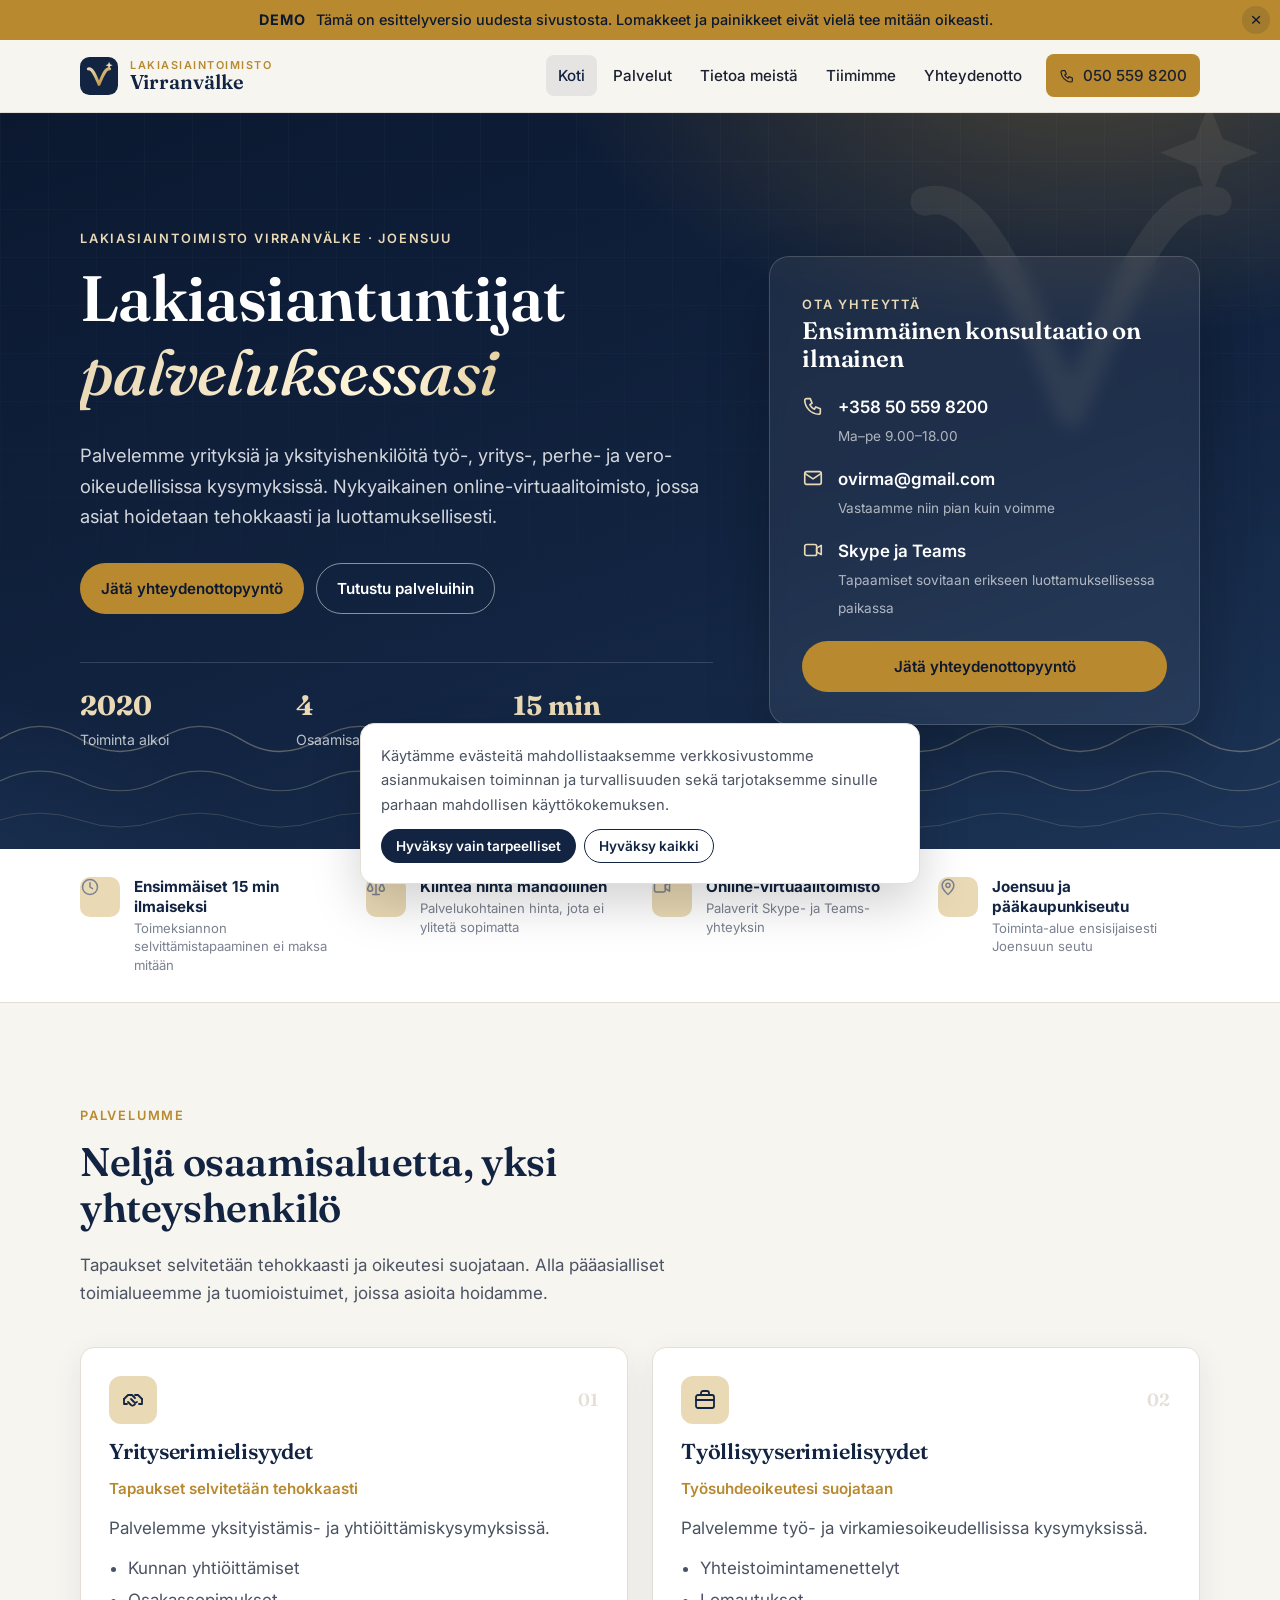
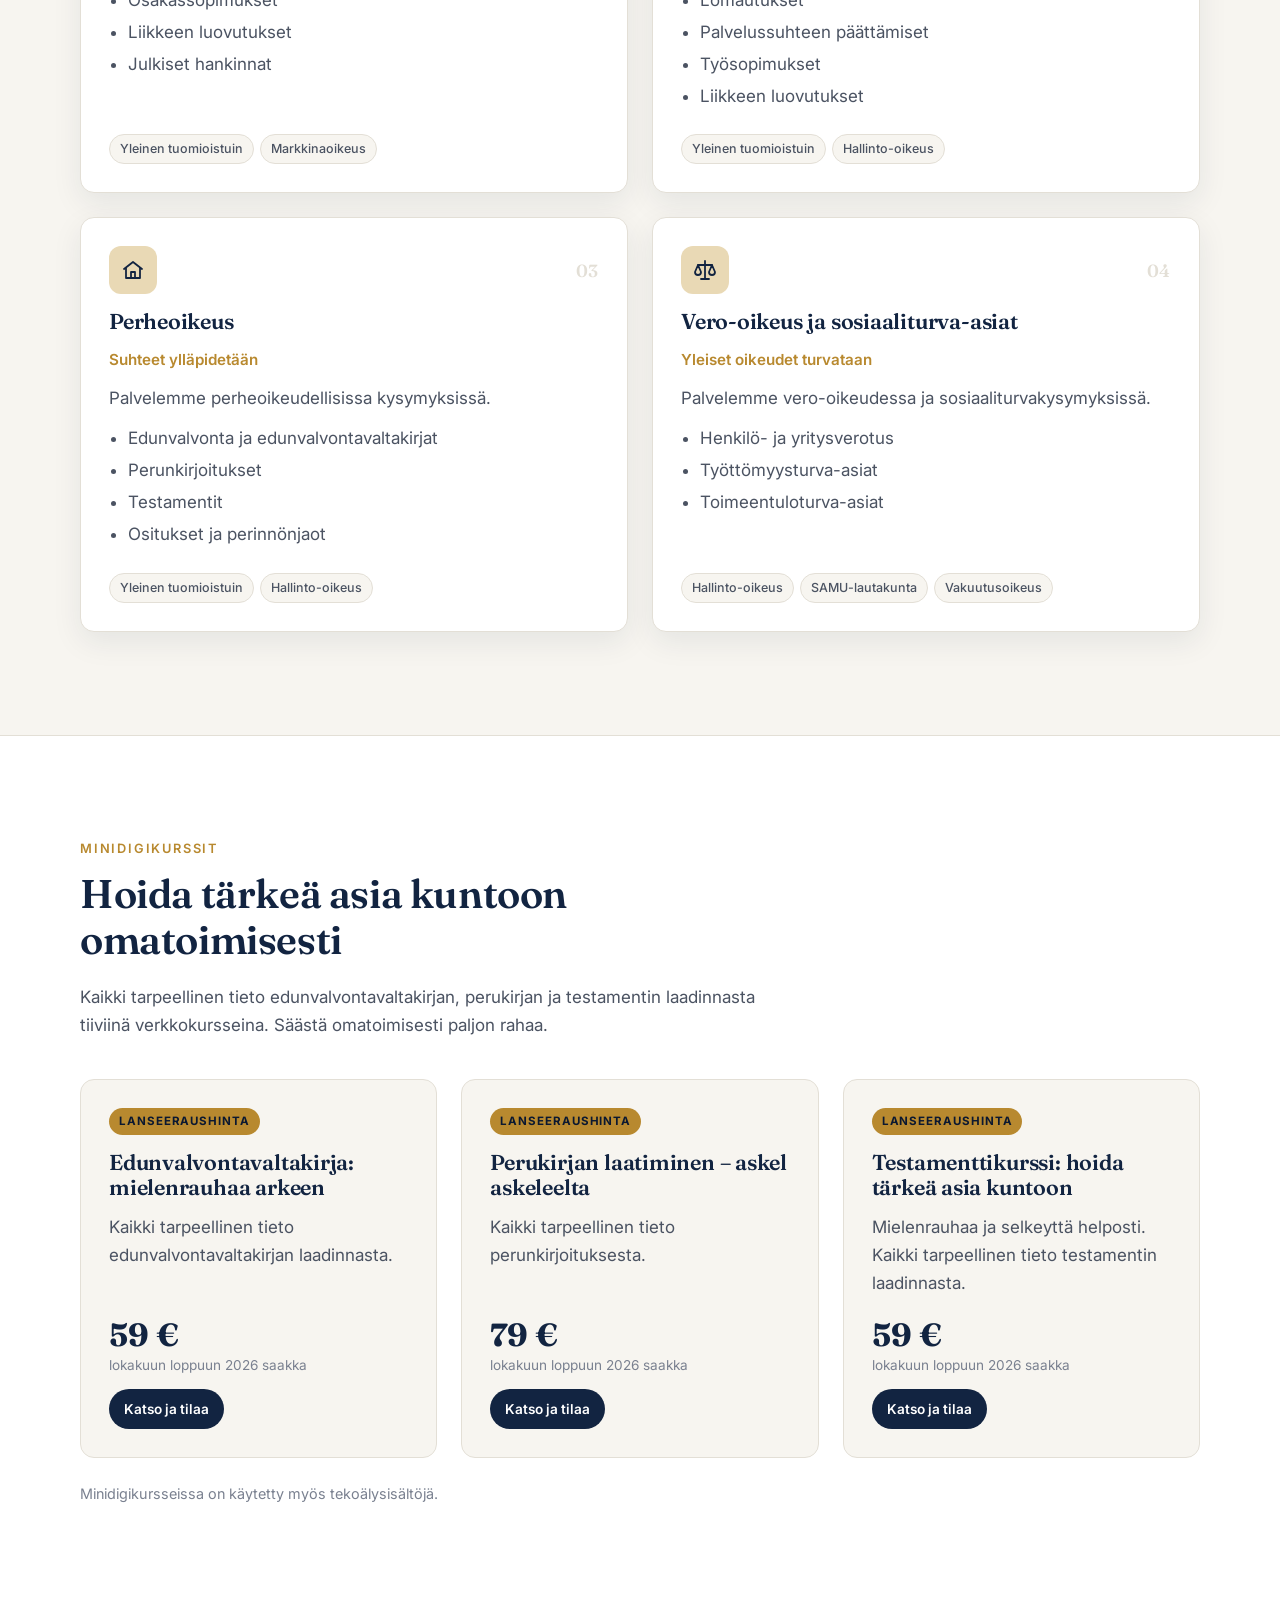
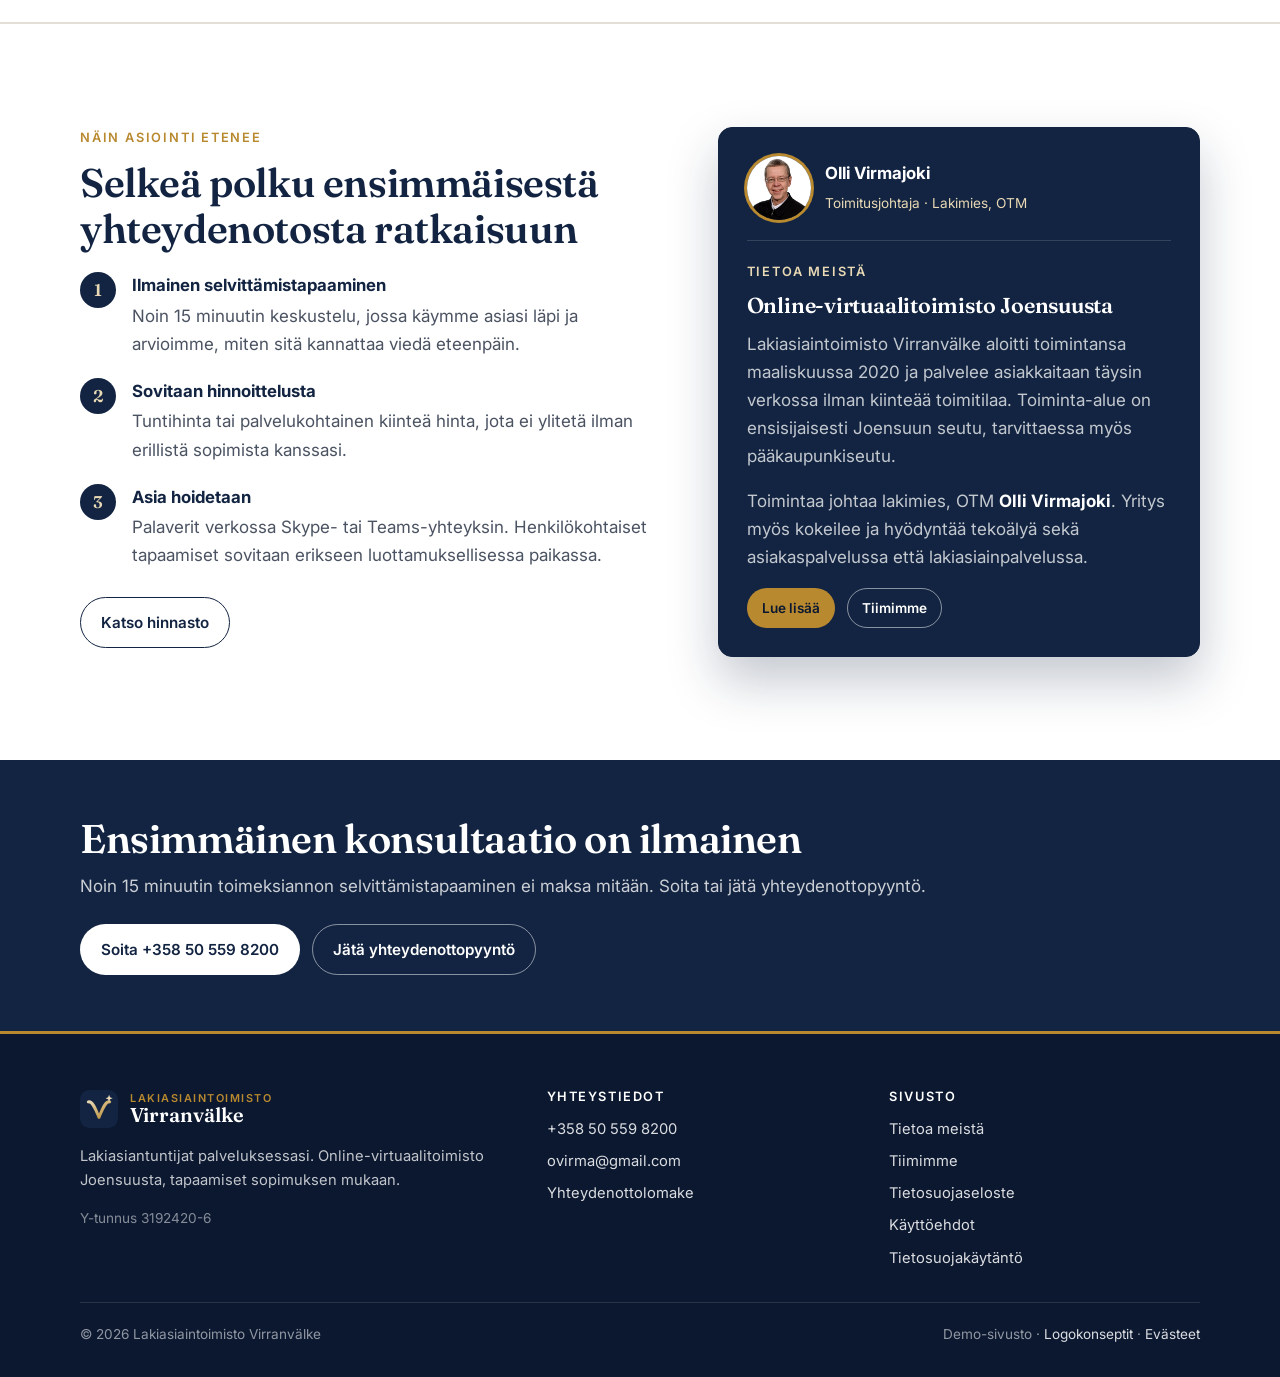
==== index.html @ ec7d26c5 "Ollin kuva tiimisivulle ja etusivulle, demo-banneri suljettavaksi - assets/img/olli-virmajoki.jpg ha" ====
<!DOCTYPE html>
<html lang="fi">
<head>
<meta charset="utf-8">
<meta name="viewport" content="width=device-width, initial-scale=1">
<title>Lakiasiaintoimisto – Lakiasiaintoimisto Virranvälke (demo)</title>
<meta name="description" content="Lakiasiantuntijat palveluksessasi: yritys-, työ-, perhe- ja vero-oikeus sekä sosiaaliturva-asiat. Joensuu ja pääkaupunkiseutu.">
<meta name="robots" content="noindex">
<meta property="og:title" content="Lakiasiaintoimisto – Lakiasiaintoimisto Virranvälke">
<meta property="og:description" content="Lakiasiantuntijat palveluksessasi: yritys-, työ-, perhe- ja vero-oikeus sekä sosiaaliturva-asiat. Joensuu ja pääkaupunkiseutu.">
<meta property="og:type" content="website">
<meta property="og:locale" content="fi_FI">
<meta name="theme-color" content="#122441">
<link rel="preconnect" href="https://fonts.googleapis.com">
<link rel="preconnect" href="https://fonts.gstatic.com" crossorigin>
<link href="https://fonts.googleapis.com/css2?family=Fraunces:opsz,wght@9..144,500;9..144,600&family=Inter:wght@400;500;600;700&display=swap" rel="stylesheet">
<link rel="stylesheet" href="assets/style.css?v=7">
<link rel="icon" href="data:image/svg+xml,%3Csvg xmlns='http://www.w3.org/2000/svg' viewBox='0 0 64 64'%3E%3Crect width='64' height='64' rx='16' fill='%23122441'/%3E%3Cpath d='M14 20 C 21 18, 26 32, 32 46 C 38 32, 43 18, 50 20' fill='none' stroke='%23d6b86a' stroke-width='6' stroke-linecap='round' stroke-linejoin='round'/%3E%3Cpath d='M49 8 l1.7 4.3 4.3 1.7 -4.3 1.7 -1.7 4.3 -1.7 -4.3 -4.3 -1.7 4.3 -1.7z' fill='%23e9d9b5'/%3E%3C/svg%3E">
</head>
<body>
<a class="skip-link" href="#main">Siirry sisältöön</a>
<div class="demo-banner" id="demo-banner"><span><strong>Demo</strong> Tämä on esittelyversio uudesta sivustosta. Lomakkeet ja painikkeet eivät vielä tee mitään oikeasti.</span><button class="demo-close" type="button" aria-label="Sulje demo-ilmoitus" data-demo-close>&times;</button></div>
<header class="site-header">
  <div class="container">
    <a class="brand" href="index.html"><svg class="brand-mark" width="38" height="38" viewBox="0 0 64 64" aria-hidden="true"><defs><linearGradient id="vv-h" x1="0" y1="0" x2="1" y2="1"><stop offset="0" stop-color="#e9d9b5"/><stop offset="1" stop-color="#b8892f"/></linearGradient></defs><rect width="64" height="64" rx="16" fill="#122441"/><path d="M14 20 C 21 18, 26 32, 32 46 C 38 32, 43 18, 50 20" fill="none" stroke="url(#vv-h)" stroke-width="5" stroke-linecap="round" stroke-linejoin="round"/><path d="M49 8 l1.7 4.3 4.3 1.7 -4.3 1.7 -1.7 4.3 -1.7 -4.3 -4.3 -1.7 4.3 -1.7z" fill="#e9d9b5"/></svg><span class="brand-text"><small>Lakiasiaintoimisto</small><span>Virranvälke</span></span></a>
    <button class="nav-toggle" aria-label="Valikko" aria-expanded="false" aria-controls="nav">
      <svg width="22" height="22" viewBox="0 0 24 24" fill="none" stroke="currentColor" stroke-width="2" stroke-linecap="round"><path d="M4 7h16M4 12h16M4 17h16"/></svg>
    </button>
    <nav class="nav" id="nav"><a href="index.html" aria-current="page">Koti</a><a href="index.html#palvelut">Palvelut</a><a href="tietoa-meista.html">Tietoa meistä</a><a href="tiimimme.html">Tiimimme</a><a href="yhteydenotto.html">Yhteydenotto</a><a class="btn btn-gold btn-sm" href="tel:+358505598200"><svg width="24" height="24" viewBox="0 0 24 24" fill="none" stroke="currentColor" stroke-width="1.8" stroke-linecap="round" stroke-linejoin="round"><path d="M5 4h4l2 5-2.5 1.5a11 11 0 0 0 5 5L15 13l5 2v4a2 2 0 0 1-2 2A16 16 0 0 1 3 6a2 2 0 0 1 2-2"/></svg> 050 559 8200</a></nav>
  </div>
</header>
<main id="main">

<section class="hero" id="hero">
<div class="hero-bg" aria-hidden="true">
  <svg class="waves" viewBox="0 0 1600 200" preserveAspectRatio="none">
    <path class="wave" d="M0 120 Q50 102 100 120 T200 120 T300 120 T400 120 T500 120 T600 120 T700 120 T800 120 T900 120 T1000 120 T1100 120 T1200 120 T1300 120 T1400 120 T1500 120 T1600 120 T1700 120 T1800 120"/>
    <path class="wave" d="M0 150 Q50 136 100 150 T200 150 T300 150 T400 150 T500 150 T600 150 T700 150 T800 150 T900 150 T1000 150 T1100 150 T1200 150 T1300 150 T1400 150 T1500 150 T1600 150 T1700 150 T1800 150"/>
    <path class="wave" d="M0 178 Q50 168 100 178 T200 178 T300 178 T400 178 T500 178 T600 178 T700 178 T800 178 T900 178 T1000 178 T1100 178 T1200 178 T1300 178 T1400 178 T1500 178 T1600 178 T1700 178 T1800 178"/>
  </svg>
  <span class="spark" style="--x:8%;--y:22%;--d:4.2s;--dl:0.0s;--s:1.0"></span>
  <span class="spark" style="--x:19%;--y:68%;--d:5.1s;--dl:1.3s;--s:0.7"></span>
  <span class="spark" style="--x:31%;--y:14%;--d:3.8s;--dl:2.1s;--s:0.8"></span>
  <span class="spark" style="--x:44%;--y:80%;--d:4.6s;--dl:0.6s;--s:1.1"></span>
  <span class="spark" style="--x:57%;--y:30%;--d:5.4s;--dl:1.8s;--s:0.6"></span>
  <span class="spark" style="--x:66%;--y:62%;--d:4.0s;--dl:2.6s;--s:0.9"></span>
  <span class="spark" style="--x:78%;--y:18%;--d:4.8s;--dl:0.9s;--s:1.2"></span>
  <span class="spark" style="--x:87%;--y:74%;--d:3.6s;--dl:1.5s;--s:0.7"></span>
  <span class="spark" style="--x:93%;--y:42%;--d:5.0s;--dl:2.9s;--s:0.9"></span>
  <span class="spark" style="--x:26%;--y:46%;--d:4.4s;--dl:3.4s;--s:0.6"></span>
  <span class="spark" style="--x:72%;--y:88%;--d:4.1s;--dl:2.3s;--s:0.8"></span>
  <span class="spark" style="--x:50%;--y:54%;--d:3.9s;--dl:0.3s;--s:0.5"></span>
</div>
  <div class="container hero-grid">
    <div class="hero-copy">
      <div class="eyebrow">Lakiasiaintoimisto Virranvälke · Joensuu</div>
      <h1>Lakiasiantuntijat <em>palveluksessasi</em></h1>
      <p class="lead">Palvelemme yrityksiä ja yksityishenkilöitä työ-, yritys-, perhe- ja vero-oikeudellisissa kysymyksissä. Nykyaikainen online-virtuaalitoimisto, jossa asiat hoidetaan tehokkaasti ja luottamuksellisesti.</p>
      <div class="hero-actions">
        <a class="btn btn-gold" href="yhteydenotto.html">Jätä yhteydenottopyyntö</a>
        <a class="btn btn-outline-light" href="#palvelut">Tutustu palveluihin</a>
      </div>
      <div class="hero-facts">
        <div class="fact"><strong data-count="2020" data-from="1980">2020</strong><span>Toiminta alkoi</span></div>
        <div class="fact"><strong data-count="4">4</strong><span>Osaamisaluetta</span></div>
        <div class="fact"><strong data-count="15" data-suffix=" min">15 min</strong><span>Ilmainen aloitustapaaminen</span></div>
      </div>
    </div>
    <aside class="hero-card">
      <div class="hero-card-head">
        <span class="eyebrow">Ota yhteyttä</span>
        <h3>Ensimmäinen konsultaatio on ilmainen</h3>
      </div>
      <ul class="hero-card-list">
        <li><svg width="24" height="24" viewBox="0 0 24 24" fill="none" stroke="currentColor" stroke-width="1.8" stroke-linecap="round" stroke-linejoin="round"><path d="M5 4h4l2 5-2.5 1.5a11 11 0 0 0 5 5L15 13l5 2v4a2 2 0 0 1-2 2A16 16 0 0 1 3 6a2 2 0 0 1 2-2"/></svg><div><strong><a href="tel:+358505598200">+358 50 559 8200</a></strong><span>Ma–pe 9.00–18.00</span></div></li>
        <li><svg width="24" height="24" viewBox="0 0 24 24" fill="none" stroke="currentColor" stroke-width="1.8" stroke-linecap="round" stroke-linejoin="round"><rect x="3" y="5" width="18" height="14" rx="2"/><path d="M3 7l9 6 9-6"/></svg><div><strong><a href="mailto:ovirma@gmail.com">ovirma@gmail.com</a></strong><span>Vastaamme niin pian kuin voimme</span></div></li>
        <li><svg width="24" height="24" viewBox="0 0 24 24" fill="none" stroke="currentColor" stroke-width="1.8" stroke-linecap="round" stroke-linejoin="round"><rect x="3" y="6" width="13" height="12" rx="2"/><path d="M16 10l5-3v10l-5-3z"/></svg><div><strong>Skype ja Teams</strong><span>Tapaamiset sovitaan erikseen luottamuksellisessa paikassa</span></div></li>
      </ul>
      <a class="btn btn-primary" href="yhteydenotto.html">Jätä yhteydenottopyyntö</a>
    </aside>
  </div>
</section>
<section class="trust" aria-label="Lyhyesti">
  <div class="container trust-grid">
    <div class="trust-item"><span class="trust-icon"><svg width="24" height="24" viewBox="0 0 24 24" fill="none" stroke="currentColor" stroke-width="1.8" stroke-linecap="round" stroke-linejoin="round"><circle cx="12" cy="12" r="9"/><path d="M12 7v5l3 2"/></svg></span><div><strong>Ensimmäiset 15 min ilmaiseksi</strong><span>Toimeksiannon selvittämistapaaminen ei maksa mitään</span></div></div>
    <div class="trust-item"><span class="trust-icon"><svg width="24" height="24" viewBox="0 0 24 24" fill="none" stroke="currentColor" stroke-width="1.8" stroke-linecap="round" stroke-linejoin="round"><path d="M12 3v18"/><path d="M5 7h14"/><path d="M8 21h8"/><path d="M5 7l-3 7a3 3 0 0 0 6 0z"/><path d="M19 7l-3 7a3 3 0 0 0 6 0z"/></svg></span><div><strong>Kiinteä hinta mahdollinen</strong><span>Palvelukohtainen hinta, jota ei ylitetä sopimatta</span></div></div>
    <div class="trust-item"><span class="trust-icon"><svg width="24" height="24" viewBox="0 0 24 24" fill="none" stroke="currentColor" stroke-width="1.8" stroke-linecap="round" stroke-linejoin="round"><rect x="3" y="6" width="13" height="12" rx="2"/><path d="M16 10l5-3v10l-5-3z"/></svg></span><div><strong>Online-virtuaalitoimisto</strong><span>Palaverit Skype- ja Teams-yhteyksin</span></div></div>
    <div class="trust-item"><span class="trust-icon"><svg width="24" height="24" viewBox="0 0 24 24" fill="none" stroke="currentColor" stroke-width="1.8" stroke-linecap="round" stroke-linejoin="round"><path d="M12 21s7-6 7-11a7 7 0 0 0-14 0c0 5 7 11 7 11z"/><circle cx="12" cy="10" r="2.5"/></svg></span><div><strong>Joensuu ja pääkaupunkiseutu</strong><span>Toiminta-alue ensisijaisesti Joensuun seutu</span></div></div>
  </div>
</section>

<section class="section" id="palvelut">
  <div class="container">
    <div class="section-head">
      <div class="eyebrow">Palvelumme</div>
      <h2>Neljä osaamisaluetta, yksi yhteyshenkilö</h2>
      <p>Tapaukset selvitetään tehokkaasti ja oikeutesi suojataan. Alla pääasialliset toimialueemme ja tuomioistuimet, joissa asioita hoidamme.</p>
    </div>
    <div class="grid grid-2">
<article class="card service reveal">
  <div class="card-top"><div class="icon"><svg width="24" height="24" viewBox="0 0 24 24" fill="none" stroke="currentColor" stroke-width="1.8" stroke-linecap="round" stroke-linejoin="round"><path d="M3 11l4-4h4l3 3"/><path d="M21 11l-4-4h-3"/><path d="M7 14l3 3a2 2 0 0 0 3 0l1-1"/><path d="M10 11l3 3a2 2 0 0 0 3 0"/><path d="M3 11v5h3"/><path d="M21 11v5h-3"/></svg></div><span class="card-num">01</span></div>
  <h3>Yrityserimielisyydet</h3>
  <p class="tagline">Tapaukset selvitetään tehokkaasti</p>
  <p>Palvelemme yksityistämis- ja yhtiöittämiskysymyksissä.</p>
  <ul><li>Kunnan yhtiöittämiset</li><li>Osakassopimukset</li><li>Liikkeen luovutukset</li><li>Julkiset hankinnat</li></ul>
  <div class="tags"><span class="tag">Yleinen tuomioistuin</span><span class="tag">Markkinaoikeus</span></div>
</article><article class="card service reveal">
  <div class="card-top"><div class="icon"><svg width="24" height="24" viewBox="0 0 24 24" fill="none" stroke="currentColor" stroke-width="1.8" stroke-linecap="round" stroke-linejoin="round"><rect x="3" y="7" width="18" height="13" rx="2"/><path d="M8 7V5a2 2 0 0 1 2-2h4a2 2 0 0 1 2 2v2"/><path d="M3 12h18"/></svg></div><span class="card-num">02</span></div>
  <h3>Työllisyyserimielisyydet</h3>
  <p class="tagline">Työsuhdeoikeutesi suojataan</p>
  <p>Palvelemme työ- ja virkamiesoikeudellisissa kysymyksissä.</p>
  <ul><li>Yhteistoimintamenettelyt</li><li>Lomautukset</li><li>Palvelussuhteen päättämiset</li><li>Työsopimukset</li><li>Liikkeen luovutukset</li></ul>
  <div class="tags"><span class="tag">Yleinen tuomioistuin</span><span class="tag">Hallinto-oikeus</span></div>
</article><article class="card service reveal">
  <div class="card-top"><div class="icon"><svg width="24" height="24" viewBox="0 0 24 24" fill="none" stroke="currentColor" stroke-width="1.8" stroke-linecap="round" stroke-linejoin="round"><path d="M3 11l9-7 9 7"/><path d="M5 10v10h14V10"/><path d="M10 20v-6h4v6"/></svg></div><span class="card-num">03</span></div>
  <h3>Perheoikeus</h3>
  <p class="tagline">Suhteet ylläpidetään</p>
  <p>Palvelemme perheoikeudellisissa kysymyksissä.</p>
  <ul><li>Edunvalvonta ja edunvalvontavaltakirjat</li><li>Perunkirjoitukset</li><li>Testamentit</li><li>Ositukset ja perinnönjaot</li></ul>
  <div class="tags"><span class="tag">Yleinen tuomioistuin</span><span class="tag">Hallinto-oikeus</span></div>
</article><article class="card service reveal">
  <div class="card-top"><div class="icon"><svg width="24" height="24" viewBox="0 0 24 24" fill="none" stroke="currentColor" stroke-width="1.8" stroke-linecap="round" stroke-linejoin="round"><path d="M12 3v18"/><path d="M5 7h14"/><path d="M8 21h8"/><path d="M5 7l-3 7a3 3 0 0 0 6 0z"/><path d="M19 7l-3 7a3 3 0 0 0 6 0z"/></svg></div><span class="card-num">04</span></div>
  <h3>Vero-oikeus ja sosiaaliturva-asiat</h3>
  <p class="tagline">Yleiset oikeudet turvataan</p>
  <p>Palvelemme vero-oikeudessa ja sosiaaliturvakysymyksissä.</p>
  <ul><li>Henkilö- ja yritysverotus</li><li>Työttömyysturva-asiat</li><li>Toimeentuloturva-asiat</li></ul>
  <div class="tags"><span class="tag">Hallinto-oikeus</span><span class="tag">SAMU-lautakunta</span><span class="tag">Vakuutusoikeus</span></div>
</article>
    </div>
  </div>
</section>

<section class="section courses" id="kurssit">
  <div class="container">
    <div class="section-head">
      <div class="eyebrow">Minidigikurssit</div>
      <h2>Hoida tärkeä asia kuntoon omatoimisesti</h2>
      <p>Kaikki tarpeellinen tieto edunvalvontavaltakirjan, perukirjan ja testamentin laadinnasta tiiviinä verkkokursseina. Säästä omatoimisesti paljon rahaa.</p>
    </div>
    <div class="grid grid-3">
<article class="card course reveal">
  <span class="badge">Lanseeraushinta</span>
  <h3>Edunvalvontavaltakirja: mielenrauhaa arkeen</h3>
  <p>Kaikki tarpeellinen tieto edunvalvontavaltakirjan laadinnasta.</p>
  <div class="price"><strong>59 €</strong><span>lokakuun loppuun 2026 saakka</span></div>
  <a class="btn btn-primary btn-sm" href="https://lakitstoviva.campwire.com/checkout/edunvalvontavaltakirja-mielenrauhaa-arkeen-1237f954" target="_blank" rel="noopener">Katso ja tilaa</a>
</article><article class="card course reveal">
  <span class="badge">Lanseeraushinta</span>
  <h3>Perukirjan laatiminen – askel askeleelta</h3>
  <p>Kaikki tarpeellinen tieto perunkirjoituksesta.</p>
  <div class="price"><strong>79 €</strong><span>lokakuun loppuun 2026 saakka</span></div>
  <a class="btn btn-primary btn-sm" href="https://lakitstoviva.campwire.com/checkout/perukirjan-laatiminen-askel-askeleelta-3d7a720c" target="_blank" rel="noopener">Katso ja tilaa</a>
</article><article class="card course reveal">
  <span class="badge">Lanseeraushinta</span>
  <h3>Testamenttikurssi: hoida tärkeä asia kuntoon</h3>
  <p>Mielenrauhaa ja selkeyttä helposti. Kaikki tarpeellinen tieto testamentin laadinnasta.</p>
  <div class="price"><strong>59 €</strong><span>lokakuun loppuun 2026 saakka</span></div>
  <a class="btn btn-primary btn-sm" href="https://lakitstoviva.campwire.com/checkout/testamenttikurssi-hoida-tarkea-asia-kuntoon-mielenrauhaa-ja-selkeytta-8a8e5426" target="_blank" rel="noopener">Katso ja tilaa</a>
</article>
    </div>
    <p class="note">Minidigikursseissa on käytetty myös tekoälysisältöjä.</p>
  </div>
</section>

<section class="section process">
  <div class="container split">
    <div class="prose reveal">
      <div class="eyebrow">Näin asiointi etenee</div>
      <h2>Selkeä polku ensimmäisestä yhteydenotosta ratkaisuun</h2>
      <ol class="steps">
        <li><span class="step-num">1</span><div><strong>Ilmainen selvittämistapaaminen</strong><p>Noin 15 minuutin keskustelu, jossa käymme asiasi läpi ja arvioimme, miten sitä kannattaa viedä eteenpäin.</p></div></li>
        <li><span class="step-num">2</span><div><strong>Sovitaan hinnoittelusta</strong><p>Tuntihinta tai palvelukohtainen kiinteä hinta, jota ei ylitetä ilman erillistä sopimista kanssasi.</p></div></li>
        <li><span class="step-num">3</span><div><strong>Asia hoidetaan</strong><p>Palaverit verkossa Skype- tai Teams-yhteyksin. Henkilökohtaiset tapaamiset sovitaan erikseen luottamuksellisessa paikassa.</p></div></li>
      </ol>
      <a class="btn btn-outline" href="tietoa-meista.html#hinnasto">Katso hinnasto</a>
    </div>
    <aside class="aside aside-dark reveal">
      <div class="aside-person">
        <img class="photo" src="assets/img/olli-virmajoki.jpg" alt="Olli Virmajoki" width="960" height="960" loading="lazy">
        <div><strong>Olli Virmajoki</strong><span>Toimitusjohtaja · Lakimies, OTM</span></div>
      </div>
      <div class="eyebrow">Tietoa meistä</div>
      <h3>Online-virtuaalitoimisto Joensuusta</h3>
      <p class="muted">Lakiasiaintoimisto Virranvälke aloitti toimintansa maaliskuussa 2020 ja palvelee asiakkaitaan täysin verkossa ilman kiinteää toimitilaa. Toiminta-alue on ensisijaisesti Joensuun seutu, tarvittaessa myös pääkaupunkiseutu.</p>
      <p class="muted">Toimintaa johtaa lakimies, OTM <strong>Olli Virmajoki</strong>. Yritys myös kokeilee ja hyödyntää tekoälyä sekä asiakaspalvelussa että lakiasiainpalvelussa.</p>
      <div class="hero-actions"><a class="btn btn-gold btn-sm" href="tietoa-meista.html">Lue lisää</a><a class="btn btn-outline-light btn-sm" href="tiimimme.html">Tiimimme</a></div>
    </aside>
  </div>
</section>
<section class="cta">
  <div class="container">
    <div>
      <h2>Ensimmäinen konsultaatio on ilmainen</h2>
      <p>Noin 15 minuutin toimeksiannon selvittämistapaaminen ei maksa mitään. Soita tai jätä yhteydenottopyyntö.</p>
    </div>
    <div class="hero-actions">
      <a class="btn btn-light" href="tel:+358505598200">Soita +358 50 559 8200</a>
      <a class="btn btn-outline-light" href="yhteydenotto.html">Jätä yhteydenottopyyntö</a>
    </div>
  </div>
</section>
</main>
<footer class="site-footer">
  <div class="container">
    <div class="footer-grid">
      <div>
        <a class="brand brand-footer" href="index.html"><svg class="brand-mark" width="38" height="38" viewBox="0 0 64 64" aria-hidden="true"><defs><linearGradient id="vv-f" x1="0" y1="0" x2="1" y2="1"><stop offset="0" stop-color="#e9d9b5"/><stop offset="1" stop-color="#b8892f"/></linearGradient></defs><rect width="64" height="64" rx="16" fill="#122441"/><path d="M14 20 C 21 18, 26 32, 32 46 C 38 32, 43 18, 50 20" fill="none" stroke="url(#vv-f)" stroke-width="5" stroke-linecap="round" stroke-linejoin="round"/><path d="M49 8 l1.7 4.3 4.3 1.7 -4.3 1.7 -1.7 4.3 -1.7 -4.3 -4.3 -1.7 4.3 -1.7z" fill="#e9d9b5"/></svg><span class="brand-text"><small>Lakiasiaintoimisto</small><span>Virranvälke</span></span></a>
        <p>Lakiasiantuntijat palveluksessasi. Online-virtuaalitoimisto Joensuusta, tapaamiset sopimuksen mukaan.</p>
        <p class="footer-meta">Y-tunnus 3192420-6</p>
      </div>
      <div>
        <h4>Yhteystiedot</h4>
        <ul>
          <li><a href="tel:+358505598200">+358 50 559 8200</a></li>
          <li><a href="mailto:ovirma@gmail.com">ovirma@gmail.com</a></li>
          <li><a href="yhteydenotto.html">Yhteydenottolomake</a></li>
        </ul>
      </div>
      <div>
        <h4>Sivusto</h4>
        <ul>
          <li><a href="tietoa-meista.html">Tietoa meistä</a></li>
          <li><a href="tiimimme.html">Tiimimme</a></li>
          <li><a href="tietosuojaseloste.html">Tietosuojaseloste</a></li>
          <li><a href="kayttoehdot.html">Käyttöehdot</a></li>
          <li><a href="tietosuojakaytanto.html">Tietosuojakäytäntö</a></li>
        </ul>
      </div>
    </div>
    <div class="footer-bottom">
      <span>© 2026 Lakiasiaintoimisto Virranvälke</span>
      <span>Demo-sivusto · <a href="logo.html">Logokonseptit</a> · <a href="#" data-cookie-open>Evästeet</a></span>
    </div>
  </div>
</footer>

<div class="cookie" id="cookie" role="dialog" aria-label="Evästeet">
  <p>Käytämme evästeitä mahdollistaaksemme verkkosivustomme asianmukaisen toiminnan ja turvallisuuden sekä tarjotaksemme sinulle parhaan mahdollisen käyttökokemuksen.</p>
  <div class="cookie-actions">
    <button class="btn btn-primary btn-sm" data-cookie="necessary">Hyväksy vain tarpeelliset</button>
    <button class="btn btn-outline btn-sm" data-cookie="all">Hyväksy kaikki</button>
  </div>
</div>
<div class="toast" id="toast" role="status" aria-live="polite"></div>
<script src="assets/main.js?v=5"></script>
</body>
</html>
---- assets/style.css ----
/* Lakiasiaintoimisto Virranvälke – demo-sivusto */
:root {
  --navy: #122441;
  --navy-deep: #0b1830;
  --navy-soft: #1d3557;
  --gold: #b8892f;
  --gold-soft: #e9d9b5;
  --paper: #f7f5f0;
  --white: #ffffff;
  --ink: #1b2130;
  --ink-soft: #4b5362;
  --ink-mute: #7a8190;
  --line: #e3dfd6;
  --ok: #2f7d4f;
  --radius: 14px;
  --shadow: 0 10px 30px rgba(18, 36, 65, 0.08);
  --font-serif: "Fraunces", Georgia, "Times New Roman", serif;
  --font-sans: "Inter", system-ui, -apple-system, "Segoe UI", Roboto, sans-serif;
  --max: 1120px;
}

* { box-sizing: border-box; }
html { scroll-behavior: smooth; -webkit-text-size-adjust: 100%; }
body {
  margin: 0;
  font-family: var(--font-sans);
  font-size: 17px;
  line-height: 1.65;
  color: var(--ink);
  background: var(--paper);
}
img { max-width: 100%; display: block; }
a { color: var(--navy-soft); text-decoration-thickness: 1px; text-underline-offset: 3px; }
a:hover { color: var(--gold); }
h1, h2, h3, h4 { font-family: var(--font-serif); font-weight: 600; line-height: 1.15; margin: 0 0 .5em; color: var(--navy); letter-spacing: -0.01em; }
h1 { font-size: clamp(2.3rem, 5vw, 3.6rem); }
h2 { font-size: clamp(1.8rem, 3.4vw, 2.5rem); }
h3 { font-size: 1.35rem; }
p { margin: 0 0 1em; }
.container { width: min(var(--max), 100% - 32px); margin-inline: auto; }
.eyebrow { font-size: .8rem; font-weight: 600; letter-spacing: .14em; text-transform: uppercase; color: var(--gold); margin-bottom: .75rem; }
.lead { font-size: 1.15rem; color: var(--ink-soft); max-width: 60ch; }
.muted { color: var(--ink-mute); }
.section { padding: clamp(56px, 8vw, 104px) 0; }
.section-head { max-width: 62ch; margin-bottom: 2.5rem; }
.section-head p { color: var(--ink-soft); }

/* Saavutettavuus */
.skip-link { position: absolute; left: 16px; top: -60px; z-index: 100; background: var(--navy); color: var(--white); padding: 10px 16px; border-radius: 8px; font-weight: 600; text-decoration: none; transition: top .15s; }
.skip-link:focus { top: 12px; }
:focus-visible { outline: 3px solid var(--gold); outline-offset: 3px; }
.btn:focus-visible { outline-offset: 2px; }
svg { flex: none; }

/* Demo banner */
.demo-banner {
  background: var(--gold);
  color: var(--navy-deep);
  font-size: .9rem;
  font-weight: 500;
  text-align: center;
  padding: 8px 16px;
}
.demo-banner strong { font-weight: 700; letter-spacing: .06em; text-transform: uppercase; margin-right: 6px; }
.demo-banner { display: flex; align-items: center; justify-content: center; gap: 12px; padding-right: 44px; position: relative; }
.demo-banner.hidden { display: none; }
.demo-close {
  position: absolute; right: 10px; top: 50%; transform: translateY(-50%);
  width: 28px; height: 28px; border-radius: 50%; border: 0; cursor: pointer;
  background: rgba(11, 24, 48, .12); color: var(--navy-deep); font-size: 1.2rem; line-height: 1;
  display: grid; place-items: center; transition: background .15s;
}
.demo-close:hover { background: rgba(11, 24, 48, .25); }

/* Header */
.site-header {
  position: sticky; top: 0; z-index: 50;
  background: rgba(247, 245, 240, 0.9);
  backdrop-filter: blur(10px);
  border-bottom: 1px solid var(--line);
  transition: box-shadow .2s;
}
.site-header.scrolled { box-shadow: 0 6px 24px rgba(18, 36, 65, 0.08); }
.nav .btn svg { width: 16px; height: 16px; }
.site-header .container { position: relative; display: flex; align-items: center; justify-content: space-between; height: 72px; gap: 24px; }
.brand { display: flex; align-items: center; gap: 12px; text-decoration: none; color: var(--navy); }
.brand-mark { width: 38px; height: 38px; flex: none; }
.brand-text { display: flex; flex-direction: column; line-height: 1.05; }
.brand-text small { font-size: .68rem; letter-spacing: .14em; text-transform: uppercase; color: var(--gold); font-weight: 600; }
.brand-text span { font-family: var(--font-serif); font-size: 1.25rem; font-weight: 600; }
.nav { display: flex; align-items: center; gap: 4px; }
.nav a { padding: 8px 12px; border-radius: 8px; font-size: .95rem; font-weight: 500; color: var(--ink); text-decoration: none; white-space: nowrap; }
.nav a:hover { background: rgba(18, 36, 65, 0.06); color: var(--navy); }
.nav a[aria-current="page"] { color: var(--navy); background: rgba(18, 36, 65, 0.08); }
.nav .btn { margin-left: 8px; }
.nav-toggle { display: none; background: none; border: 1px solid var(--line); border-radius: 8px; padding: 8px; cursor: pointer; color: var(--navy); }

/* Buttons */
.btn {
  display: inline-flex; align-items: center; justify-content: center; gap: 8px;
  padding: 12px 20px; border-radius: 999px; font-weight: 600; font-size: .95rem;
  text-decoration: none; cursor: pointer; border: 1px solid transparent; transition: transform .15s, background .15s, color .15s;
  font-family: inherit; white-space: nowrap;
}
.btn:hover { transform: translateY(-1px); }
.btn-primary { background: var(--navy); color: var(--white); }
.btn-primary:hover { background: var(--navy-soft); color: var(--white); }
.btn-gold { background: var(--gold); color: var(--navy-deep); }
.btn-gold:hover { background: #c99a3a; color: var(--navy-deep); }
.btn-outline { background: transparent; border-color: var(--navy); color: var(--navy); }
.btn-outline:hover { background: var(--navy); color: var(--white); }
.btn-light { background: var(--white); color: var(--navy); }
.btn-light:hover { background: var(--gold-soft); color: var(--navy); }
.btn-outline-light { background: transparent; border-color: rgba(255,255,255,.5); color: var(--white); }
.btn-outline-light:hover { background: rgba(255,255,255,.12); color: var(--white); }
.btn-sm { padding: 8px 14px; font-size: .85rem; }

/* Hero */
.hero {
  position: relative; overflow: hidden; color: var(--white);
  background:
    radial-gradient(900px 500px at 85% -10%, rgba(184, 137, 47, 0.35), transparent 60%),
    radial-gradient(700px 400px at -10% 110%, rgba(29, 53, 87, 0.9), transparent 60%),
    linear-gradient(160deg, var(--navy-deep), var(--navy) 60%, var(--navy-soft));
}
.hero::after {
  content: ""; position: absolute; inset: 0; pointer-events: none;
  background-image: linear-gradient(rgba(255,255,255,.04) 1px, transparent 1px), linear-gradient(90deg, rgba(255,255,255,.04) 1px, transparent 1px);
  background-size: 48px 48px;
  mask-image: linear-gradient(to bottom, rgba(0,0,0,.6), transparent);
}
.hero::before {
  content: ""; position: absolute; right: -4%; top: -10%; width: 520px; height: 520px; pointer-events: none; opacity: .08;
  background: url("data:image/svg+xml,%3Csvg xmlns='http://www.w3.org/2000/svg' viewBox='0 0 64 64'%3E%3Cpath d='M14 20 C 21 18, 26 32, 32 46 C 38 32, 43 18, 50 20' fill='none' stroke='%23e9d9b5' stroke-width='3.5' stroke-linecap='round' stroke-linejoin='round'/%3E%3Cpath d='M49 8 l1.7 4.3 4.3 1.7 -4.3 1.7 -1.7 4.3 -1.7 -4.3 -4.3 -1.7 4.3 -1.7z' fill='%23e9d9b5'/%3E%3C/svg%3E") no-repeat center / contain;
}
.hero::before { transform: translate(calc(var(--mx, 0) * -14px), calc(var(--my, 0) * -14px)); transition: transform .4s ease-out; }
.hero-bg { position: absolute; inset: 0; overflow: hidden; pointer-events: none; }
.hero-bg .waves { position: absolute; left: 0; bottom: -2px; width: 100%; height: 38%; opacity: .38; mask-image: linear-gradient(to top, rgba(0,0,0,1) 30%, transparent); }
.wave { fill: none; stroke: #e9d9b5; stroke-width: 1.4; vector-effect: non-scaling-stroke; animation: waveShift 16s linear infinite; }
.wave:nth-child(2) { stroke-width: 1.1; opacity: .7; animation-duration: 22s; animation-direction: reverse; }
.wave:nth-child(3) { stroke-width: .9; opacity: .5; animation-duration: 28s; }
@keyframes waveShift { from { transform: translateX(0); } to { transform: translateX(-200px); } }
.spark {
  position: absolute; left: var(--x); top: var(--y); width: 12px; height: 12px; opacity: 0;
  background: var(--gold-soft);
  clip-path: polygon(50% 0, 60% 40%, 100% 50%, 60% 60%, 50% 100%, 40% 60%, 0 50%, 40% 40%);
  animation: twinkle var(--d) ease-in-out var(--dl) infinite;
  filter: drop-shadow(0 0 6px rgba(233, 217, 181, .9));
}
@keyframes twinkle {
  0%, 100% { opacity: 0; transform: scale(calc(var(--s) * .3)) rotate(0deg); }
  50% { opacity: .95; transform: scale(var(--s)) rotate(45deg); }
}
.hero .container { position: relative; z-index: 1; padding: clamp(64px, 9vw, 120px) 0 clamp(56px, 8vw, 96px); }
.hero-copy > * { animation: riseIn .9s cubic-bezier(.2, .7, .2, 1) both; }
.hero-copy > :nth-child(1) { animation-delay: .05s; }
.hero-copy > :nth-child(2) { animation-delay: .15s; }
.hero-copy > :nth-child(3) { animation-delay: .3s; }
.hero-copy > :nth-child(4) { animation-delay: .45s; }
.hero-copy > :nth-child(5) { animation-delay: .6s; }
.hero-card { animation: riseIn 1s .5s cubic-bezier(.2, .7, .2, 1) both; }
.hero-card.settled { animation: none; transform: translate(calc(var(--mx, 0) * 10px), calc(var(--my, 0) * 10px)); transition: transform .4s ease-out; }
@keyframes riseIn { from { opacity: 0; transform: translateY(26px); } to { opacity: 1; transform: none; } }
.hero h1 em {
  background: linear-gradient(100deg, #e9d9b5 0%, #fff6dc 25%, #b8892f 50%, #e9d9b5 75%, #fff6dc 100%);
  background-size: 300% 100%; -webkit-background-clip: text; background-clip: text; color: transparent;
  animation: shimmer 7s linear infinite;
}
@keyframes shimmer { from { background-position: 0% 50%; } to { background-position: 300% 50%; } }
.hero-grid { display: grid; grid-template-columns: 1.25fr .85fr; gap: 56px; align-items: center; }
.hero .eyebrow { color: var(--gold-soft); }
.hero h1 { color: var(--white); max-width: 14ch; font-size: clamp(2.5rem, 5.2vw, 4rem); }
.hero h1 em { font-style: italic; font-weight: 500; padding-right: .06em; }
.hero .lead { color: rgba(255,255,255,.82); margin-bottom: 2rem; }
.hero-actions { display: flex; flex-wrap: wrap; gap: 12px; }
.hero-facts { display: grid; grid-template-columns: repeat(3, 1fr); gap: 16px; margin-top: 48px; padding-top: 28px; border-top: 1px solid rgba(255,255,255,.15); }
.fact strong { display: block; font-family: var(--font-serif); font-size: 1.7rem; color: var(--gold-soft); line-height: 1.1; margin-bottom: 4px; }
.fact span { font-size: .88rem; color: rgba(255,255,255,.72); }
.hero-card {
  background: rgba(255,255,255,.06); border: 1px solid rgba(255,255,255,.16); border-radius: 20px; padding: 32px;
  backdrop-filter: blur(8px); box-shadow: 0 30px 60px rgba(0,0,0,.25); display: flex; flex-direction: column; gap: 20px;
}
.hero-card-head .eyebrow { margin-bottom: .4rem; }
.hero-card h3 { color: var(--white); margin: 0; font-size: 1.5rem; }
.hero-card-list { list-style: none; margin: 0; padding: 0; display: flex; flex-direction: column; gap: 16px; }
.hero-card-list li { display: flex; gap: 14px; align-items: flex-start; }
.hero-card-list svg { flex: none; width: 22px; height: 22px; color: var(--gold-soft); margin-top: 2px; }
.hero-card-list strong { display: block; color: var(--white); font-weight: 600; }
.hero-card-list strong a { color: var(--white); text-decoration: none; }
.hero-card-list strong a:hover { color: var(--gold-soft); }
.hero-card-list span { font-size: .85rem; color: rgba(255,255,255,.65); }
.hero-card .btn { align-self: stretch; background: var(--gold); color: var(--navy-deep); }
.hero-card .btn:hover { background: #c99a3a; }

/* Trust strip */
.trust { background: var(--white); border-bottom: 1px solid var(--line); }
.trust-grid { display: grid; grid-template-columns: repeat(4, 1fr); gap: 24px; padding: 28px 0; }
.trust-item { display: flex; gap: 14px; align-items: flex-start; }
.trust-icon { flex: none; width: 40px; height: 40px; border-radius: 10px; background: var(--gold-soft); color: var(--navy); display: grid; place-items: center; }
.trust-icon svg { width: 20px; height: 20px; }
.trust-item strong { display: block; color: var(--navy); font-size: .95rem; line-height: 1.3; margin-bottom: 2px; }
.trust-item span { font-size: .82rem; color: var(--ink-mute); line-height: 1.4; display: block; }

/* Page hero (subpages) */
.page-hero {
  position: relative; overflow: hidden; color: var(--white);
  background:
    radial-gradient(700px 360px at 90% 0%, rgba(184, 137, 47, 0.28), transparent 60%),
    linear-gradient(160deg, var(--navy-deep), var(--navy) 70%);
}
.page-hero::after {
  content: ""; position: absolute; left: 0; right: 0; bottom: 0; height: 3px;
  background: linear-gradient(90deg, var(--gold), transparent 60%);
}
.page-hero .container { padding: clamp(48px, 7vw, 88px) 0; }
.page-hero h1 { color: var(--white); }
.page-hero p { color: rgba(255,255,255,.8); max-width: 60ch; margin: 0; }
.crumbs { display: flex; gap: 10px; font-size: .82rem; letter-spacing: .06em; text-transform: uppercase; color: rgba(255,255,255,.55); margin-bottom: 1.25rem; }
.crumbs a { color: var(--gold-soft); text-decoration: none; }
.crumbs a:hover { color: var(--white); }

/* Cards */
.grid { display: grid; gap: 24px; }
.grid-2 { grid-template-columns: repeat(2, 1fr); }
.grid-3 { grid-template-columns: repeat(3, 1fr); }
.card {
  position: relative; overflow: hidden;
  background: var(--white); border: 1px solid var(--line); border-radius: var(--radius);
  padding: 28px; box-shadow: var(--shadow); display: flex; flex-direction: column; gap: 12px;
  transition: transform .25s ease, box-shadow .25s ease, border-color .25s ease;
}
.card::before { content: ""; position: absolute; left: 0; right: 0; top: 0; height: 3px; background: var(--gold); transform: scaleX(0); transform-origin: left; transition: transform .3s ease; }
.card:hover { transform: translateY(-4px); box-shadow: 0 22px 44px rgba(18, 36, 65, 0.14); border-color: #d9d2c2; }
.card:hover::before { transform: scaleX(1); }
.card::after {
  content: ""; position: absolute; top: -20%; left: -80%; width: 45%; height: 140%; pointer-events: none;
  background: linear-gradient(110deg, transparent 0%, rgba(184, 137, 47, .14) 50%, transparent 100%);
  transform: skewX(-18deg); transition: left .7s ease;
}
.card:hover::after { left: 140%; }
.brand-mark path:last-child { transform-origin: 51px 16px; transition: transform .3s; }
.brand:hover .brand-mark path:last-child { transform: scale(1.5) rotate(45deg); }
.card-top { display: flex; align-items: center; justify-content: space-between; }
.card-num { font-family: var(--font-serif); font-size: 1.1rem; color: var(--line); font-weight: 600; letter-spacing: .04em; }
.card:hover .card-num { color: var(--gold); }
.card .icon { width: 48px; height: 48px; border-radius: 12px; background: var(--gold-soft); color: var(--navy); display: grid; place-items: center; }
.card .icon svg { width: 24px; height: 24px; }
.card h3 { margin: 4px 0 0; }
.card .tagline { color: var(--gold); font-weight: 600; font-size: .95rem; margin: 0; }
.card p { margin: 0; color: var(--ink-soft); }
.card ul { margin: 0; padding-left: 1.1em; color: var(--ink-soft); }
.card li { margin-bottom: 4px; }
.tags { display: flex; flex-wrap: wrap; gap: 6px; margin-top: auto; padding-top: 8px; }
.tag { font-size: .78rem; font-weight: 500; padding: 4px 10px; border-radius: 999px; background: var(--paper); border: 1px solid var(--line); color: var(--ink-soft); }

/* Courses */
.courses { background: var(--white); border-top: 1px solid var(--line); border-bottom: 1px solid var(--line); }
.course { background: var(--paper); border-color: var(--line); box-shadow: none; }
.course .price { display: flex; flex-direction: column; gap: 2px; margin-top: auto; padding-top: 8px; }
.course .price strong { font-family: var(--font-serif); font-size: 2rem; color: var(--navy); white-space: nowrap; line-height: 1.1; }
.course .price span { font-size: .85rem; color: var(--ink-mute); }
.course .badge { align-self: flex-start; font-size: .72rem; font-weight: 700; letter-spacing: .08em; text-transform: uppercase; background: var(--gold); color: var(--navy-deep); padding: 4px 10px; border-radius: 999px; }
.course .btn { align-self: flex-start; }
.note { font-size: .9rem; color: var(--ink-mute); margin-top: 1.5rem; }

/* CTA strip */
.cta { background: var(--navy); color: var(--white); }
.cta .container { display: flex; flex-wrap: wrap; align-items: center; justify-content: space-between; gap: 24px; padding: 56px 0; }
.cta h2 { color: var(--white); margin: 0 0 .25em; }
.cta p { color: rgba(255,255,255,.78); margin: 0; }

/* Prose / two column */
.split { display: grid; grid-template-columns: 1.1fr .9fr; gap: 48px; align-items: start; }
.prose { max-width: 68ch; }
.prose p { color: var(--ink-soft); }
.prose p strong { color: var(--ink); }
.aside { background: var(--white); border: 1px solid var(--line); border-radius: var(--radius); padding: 28px; box-shadow: var(--shadow); }
.aside h3 { margin-top: 0; }
.aside dl { margin: 0; display: grid; grid-template-columns: auto 1fr; gap: 8px 16px; font-size: .95rem; }
.aside dt { color: var(--ink-mute); }
.aside dd { margin: 0; }
.aside-dark { background: var(--navy); border-color: var(--navy); color: var(--white); box-shadow: 0 24px 50px rgba(18, 36, 65, 0.25); }
.aside-dark h3 { color: var(--white); }
.aside-dark .eyebrow { color: var(--gold-soft); }
.aside-dark .muted { color: rgba(255,255,255,.75); }
.aside-dark .muted strong { color: var(--white); }
.process { background: var(--white); border-top: 1px solid var(--line); }

/* Steps */
.steps { list-style: none; padding: 0; margin: 0 0 1.75rem; display: flex; flex-direction: column; gap: 20px; }
.steps li { display: flex; gap: 16px; align-items: flex-start; }
.steps strong { display: block; color: var(--navy); font-size: 1.05rem; margin-bottom: 2px; }
.steps p { margin: 0; color: var(--ink-soft); }
.step-num { flex: none; width: 36px; height: 36px; border-radius: 50%; background: var(--navy); color: var(--gold-soft); font-family: var(--font-serif); font-weight: 600; display: grid; place-items: center; }

/* Pricing */
.pricing { display: grid; grid-template-columns: repeat(3, 1fr); gap: 20px; }
.price-card { background: var(--white); border: 1px solid var(--line); border-top: 3px solid var(--gold); border-radius: var(--radius); padding: 24px; box-shadow: var(--shadow); }
.price-card h3 { font-size: 1.15rem; margin-bottom: 4px; }
.price-card .big { font-family: var(--font-serif); font-size: 2.2rem; color: var(--navy); line-height: 1.1; }
.price-card .big small { font-size: 1rem; font-family: var(--font-sans); color: var(--ink-mute); font-weight: 500; }
.price-card .vat { font-size: .9rem; color: var(--ink-soft); margin-top: 6px; }
.price-card p { margin: 10px 0 0; font-size: .95rem; color: var(--ink-soft); }
.pricing-extra { margin-top: 20px; display: grid; grid-template-columns: 1fr 1fr; gap: 20px; }
.callout { background: var(--gold-soft); border-radius: var(--radius); padding: 20px 24px; color: var(--navy-deep); }
.callout strong { display: block; margin-bottom: 4px; }
.callout p { margin: 0; }

/* Team */
.team { grid-template-columns: repeat(3, 1fr); }
.avatar { width: 76px; height: 76px; border-radius: 50%; display: grid; place-items: center; font-family: var(--font-serif); font-size: 1.6rem; font-weight: 600; background: var(--navy); color: var(--gold-soft); }
.avatar.open { background: var(--gold-soft); color: var(--navy); border: 2px dashed var(--gold); }
.person .role { color: var(--gold); font-weight: 600; font-size: .9rem; margin: 0; }
.person .open-badge { align-self: flex-start; font-size: .75rem; font-weight: 700; letter-spacing: .08em; text-transform: uppercase; color: var(--ok); background: #e7f3ec; padding: 4px 10px; border-radius: 999px; }
.featured { display: grid; grid-template-columns: 320px 1fr; gap: 40px; padding: 40px; }
.featured-side { display: flex; flex-direction: column; gap: 10px; }
.featured-side h3 { font-size: 1.6rem; margin: 8px 0 0; }
.featured-side .tags { margin-top: 8px; }
.featured-body p { color: var(--ink-soft); margin-bottom: 1em; }
.featured-body .hero-actions { margin-top: 8px; }
.avatar-lg { width: 112px; height: 112px; font-size: 2.3rem; box-shadow: 0 0 0 6px var(--gold-soft); }
.photo { width: 64px; height: 64px; border-radius: 50%; object-fit: cover; object-position: center top; flex: none; }
.photo-lg { width: 140px; height: 140px; box-shadow: 0 0 0 6px var(--gold-soft), 0 16px 32px rgba(18, 36, 65, .18); }
.photo-xs { width: 24px; height: 24px; vertical-align: middle; margin-right: 6px; display: inline-block; }
.dd-person { display: inline-flex; align-items: center; }
.aside-person { display: flex; align-items: center; gap: 14px; margin-bottom: 20px; padding-bottom: 20px; border-bottom: 1px solid rgba(255,255,255,.14); }
.aside-person .photo { box-shadow: 0 0 0 3px var(--gold); }
.aside-person strong { display: block; color: var(--white); font-size: 1.05rem; }
.aside-person span { font-size: .85rem; color: var(--gold-soft); }

/* Contact */
.contact-grid { display: grid; grid-template-columns: 1fr 1.15fr; gap: 40px; align-items: start; }
.info-list { display: flex; flex-direction: column; gap: 20px; }
.info { display: flex; gap: 14px; }
.info .icon { flex: none; width: 40px; height: 40px; border-radius: 10px; background: var(--gold-soft); color: var(--navy); display: grid; place-items: center; }
.info .icon svg { width: 20px; height: 20px; }
.info strong { display: block; color: var(--navy); margin-bottom: 2px; }
.info p { margin: 0; color: var(--ink-soft); font-size: .95rem; }
.form { background: var(--white); border: 1px solid var(--line); border-radius: var(--radius); padding: 32px; box-shadow: var(--shadow); }
.form h3 { margin-top: 0; }
.form .hint { color: var(--ink-mute); font-size: .9rem; margin-bottom: 20px; }
.field { display: flex; flex-direction: column; gap: 6px; margin-bottom: 16px; }
.field label { font-size: .9rem; font-weight: 600; color: var(--navy); }
.field input, .field select, .field textarea {
  font: inherit; font-size: 1rem; padding: 12px 14px; border: 1px solid var(--line); border-radius: 10px; background: var(--paper); color: var(--ink);
}
.field input:focus, .field select:focus, .field textarea:focus { outline: 2px solid var(--gold); outline-offset: 1px; border-color: var(--gold); }
.field textarea { min-height: 130px; resize: vertical; }
.fields-2 { display: grid; grid-template-columns: 1fr 1fr; gap: 0 16px; }
.form-demo { margin-top: 12px; font-size: .85rem; color: var(--ink-mute); }

/* Legal */
.legal { max-width: 74ch; }
.legal h2 { font-size: 1.35rem; margin-top: 2.2rem; }
.legal p, .legal li { color: var(--ink-soft); }
.legal address { font-style: normal; color: var(--ink-soft); line-height: 1.8; }
.disclaimer { border-left: 4px solid var(--gold); background: var(--white); padding: 16px 20px; border-radius: 0 var(--radius) var(--radius) 0; margin-bottom: 2rem; }
.disclaimer p { margin: 0; font-size: .95rem; }

/* Footer */
.site-footer { background: var(--navy-deep); color: rgba(255,255,255,.75); font-size: .92rem; border-top: 3px solid var(--gold); }
.site-footer .container { padding: 56px 0 32px; }
.brand-footer { margin-bottom: 16px; color: var(--white); }
.brand-footer .brand-text span { color: var(--white); }
.footer-meta { color: rgba(255,255,255,.5); font-size: .85rem; }
.footer-grid { display: grid; grid-template-columns: 1.4fr 1fr 1fr; gap: 32px; }
.site-footer h4 { color: var(--white); font-family: var(--font-sans); font-size: .8rem; letter-spacing: .12em; text-transform: uppercase; margin-bottom: 12px; }
.site-footer a { color: rgba(255,255,255,.85); text-decoration: none; }
.site-footer a:hover { color: var(--gold-soft); }
.site-footer ul { list-style: none; padding: 0; margin: 0; display: flex; flex-direction: column; gap: 8px; }
.footer-bottom { margin-top: 32px; padding-top: 20px; border-top: 1px solid rgba(255,255,255,.12); display: flex; flex-wrap: wrap; justify-content: space-between; gap: 12px; font-size: .85rem; color: rgba(255,255,255,.55); }

/* Cookie banner + toast */
.cookie {
  position: fixed; left: 16px; right: 16px; bottom: 16px; z-index: 60;
  max-width: 560px; margin-inline: auto;
  background: var(--white); border: 1px solid var(--line); border-radius: var(--radius); box-shadow: 0 20px 50px rgba(0,0,0,.18);
  padding: 20px; display: none; gap: 12px; flex-direction: column;
}
.cookie.show { display: flex; }
.cookie p { margin: 0; font-size: .92rem; color: var(--ink-soft); }
.cookie-actions { display: flex; flex-wrap: wrap; gap: 8px; }
.toast {
  position: fixed; left: 50%; bottom: 24px; transform: translateX(-50%) translateY(20px);
  background: var(--navy); color: var(--white); padding: 12px 18px; border-radius: 10px; font-size: .95rem;
  box-shadow: 0 10px 30px rgba(0,0,0,.25); opacity: 0; pointer-events: none; transition: opacity .2s, transform .2s; z-index: 70; max-width: calc(100% - 32px);
}
.toast.show { opacity: 1; transform: translateX(-50%) translateY(0); }

/* Reveal on scroll */
.reveal { opacity: 0; transform: translateY(18px); transition: opacity .6s ease, transform .6s ease; }
.reveal.in { opacity: 1; transform: none; }
.no-js .reveal { opacity: 1; transform: none; }
@media (prefers-reduced-motion: reduce) {
  .reveal { opacity: 1; transform: none; transition: none; }
  .card, .btn { transition: none; }
  .wave, .spark, .hero-copy > *, .hero-card, .hero h1 em { animation: none; }
  .spark { opacity: .6; }
  .hero h1 em { color: var(--gold-soft); background: none; -webkit-background-clip: initial; background-clip: initial; }
  .hero::before, .hero-card.settled { transform: none; transition: none; }
  .card::after { display: none; }
  html { scroll-behavior: auto; }
}

/* Responsive */
@media (max-width: 1000px) {
  .hero-grid { grid-template-columns: 1fr; gap: 40px; }
  .hero-card { max-width: 520px; }
  .trust-grid { grid-template-columns: 1fr 1fr; }
}
@media (max-width: 900px) {
  .grid-2, .grid-3, .team, .pricing { grid-template-columns: 1fr 1fr; }
  /* Kolmen kortin ryhmässä viimeinen kortti levenee koko riville, ettei se jää orvoksi */
  .grid-3 > :last-child:nth-child(odd), .pricing > :last-child:nth-child(odd) { grid-column: 1 / -1; }
  .split, .contact-grid, .footer-grid, .featured { grid-template-columns: 1fr; }
  .featured { padding: 28px; }
}
@media (max-width: 860px) {
  .nav-toggle { display: inline-flex; }
  .nav {
    display: none; position: absolute; top: 72px; left: 0; right: 0;
    flex-direction: column; align-items: stretch; background: var(--paper); border-bottom: 1px solid var(--line); padding: 12px 16px 16px;
    box-shadow: 0 16px 30px rgba(18, 36, 65, 0.12);
  }
  .nav.open { display: flex; }
  .nav a { padding: 12px; }
  .nav .btn { margin: 8px 0 0; }
}
@media (max-width: 680px) {
  body { font-size: 16px; }
  .grid-2, .grid-3, .team, .pricing, .pricing-extra, .fields-2, .trust-grid { grid-template-columns: 1fr; }
  .hero-facts { grid-template-columns: 1fr; gap: 20px; }
  .hero-card { padding: 24px; }
  .hero::before { display: none; }
  .form { padding: 24px 20px; }
}
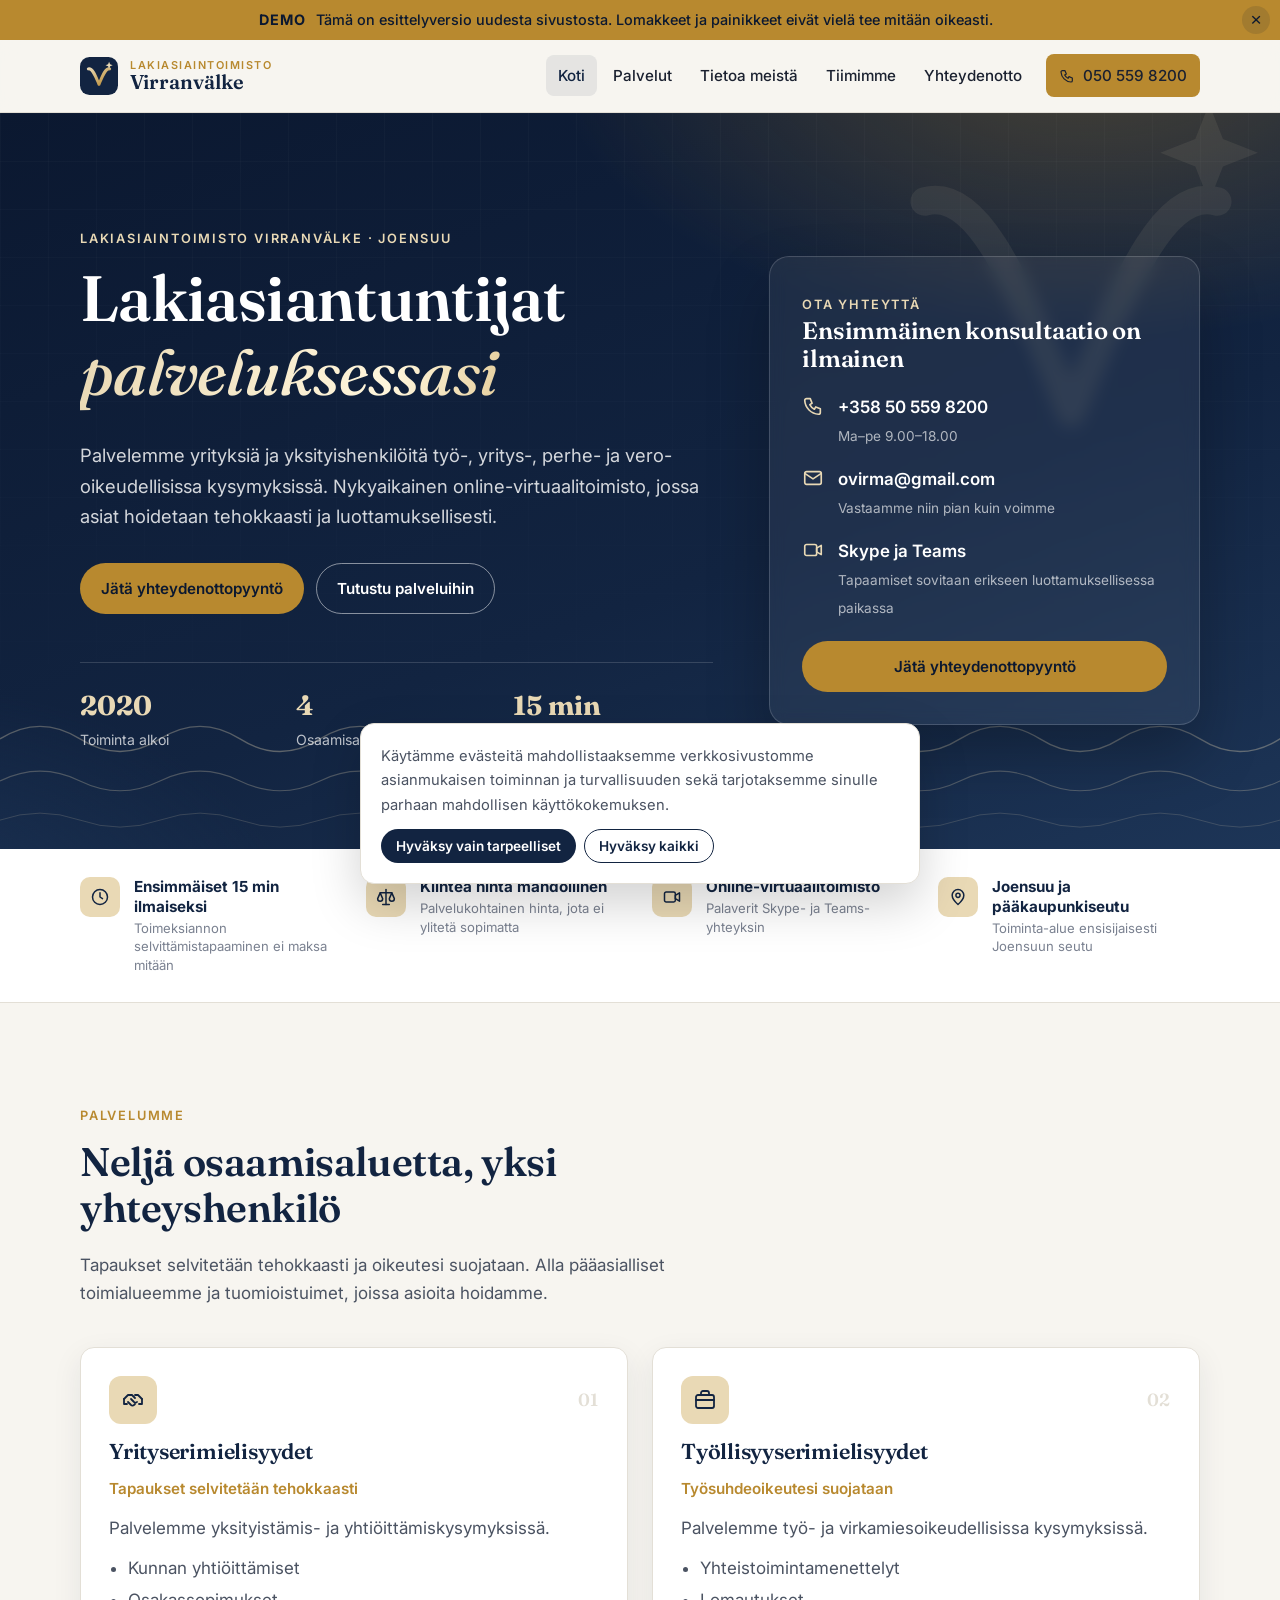
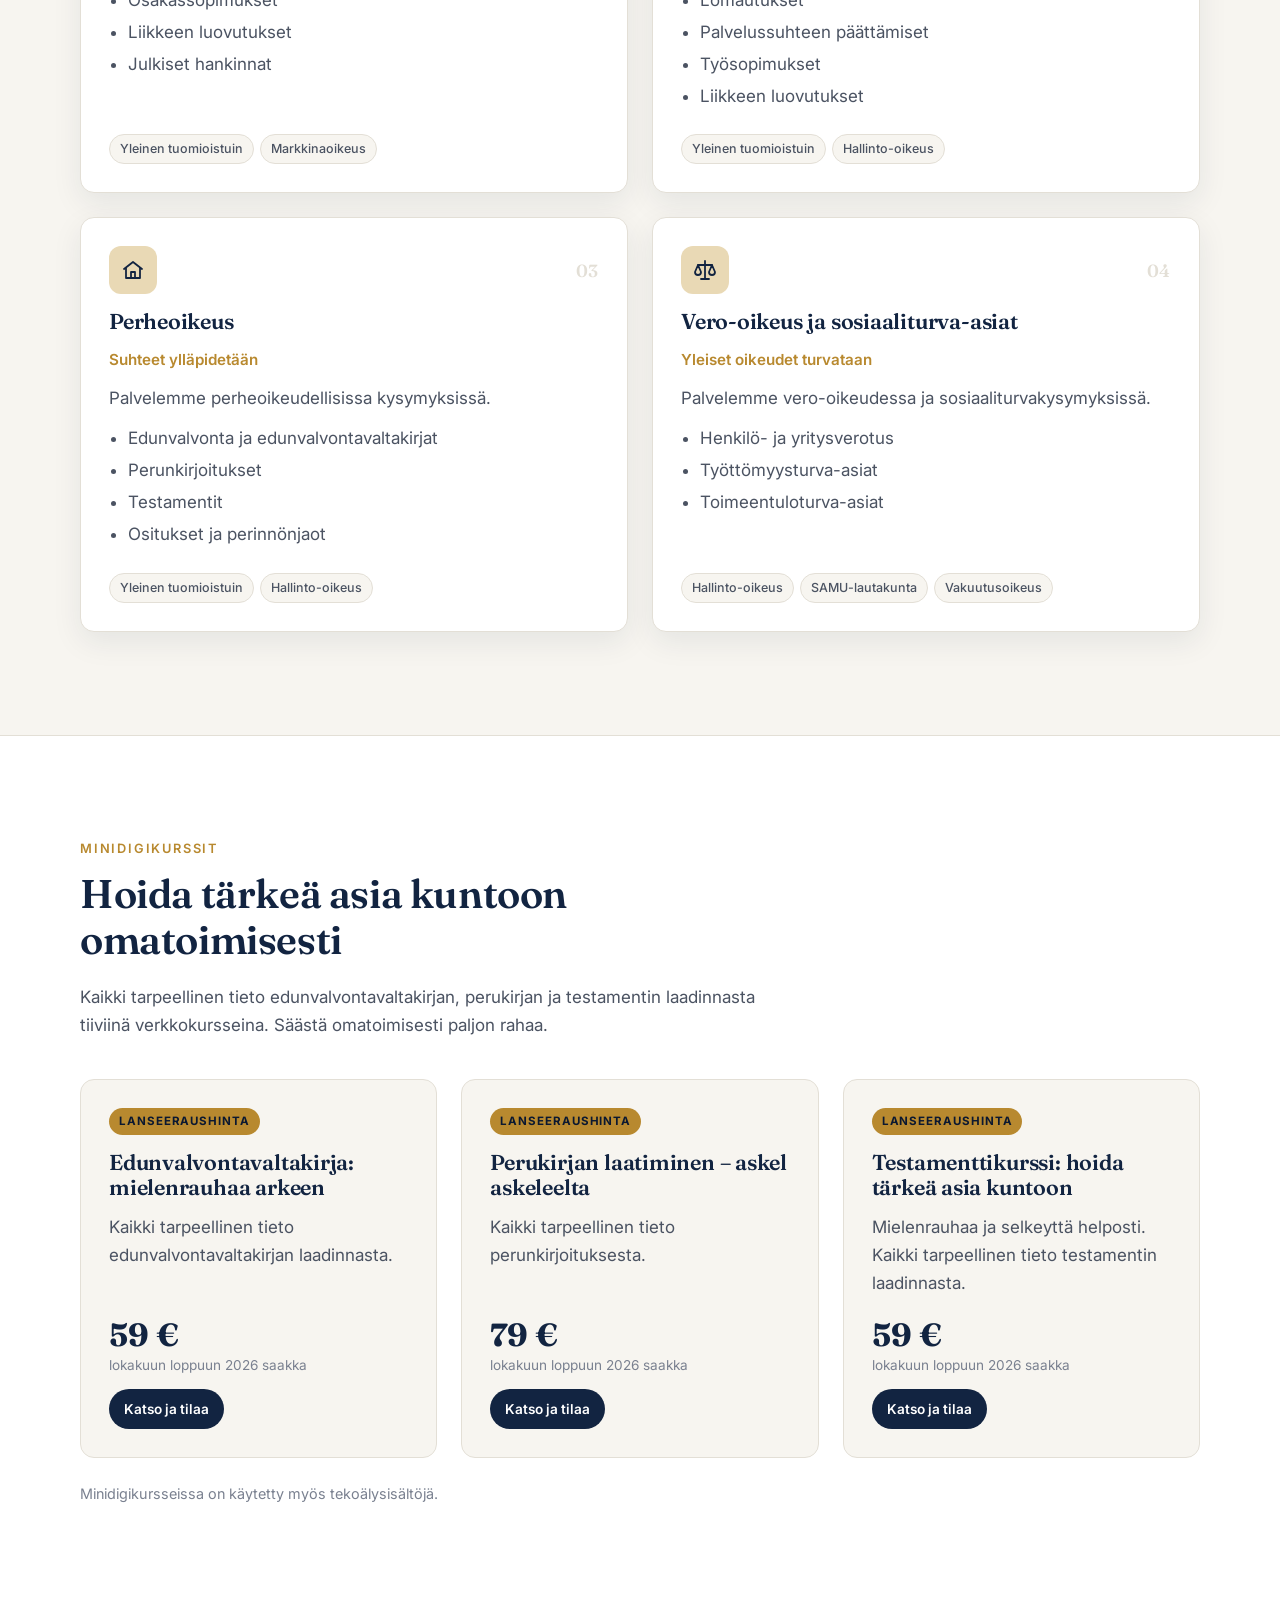
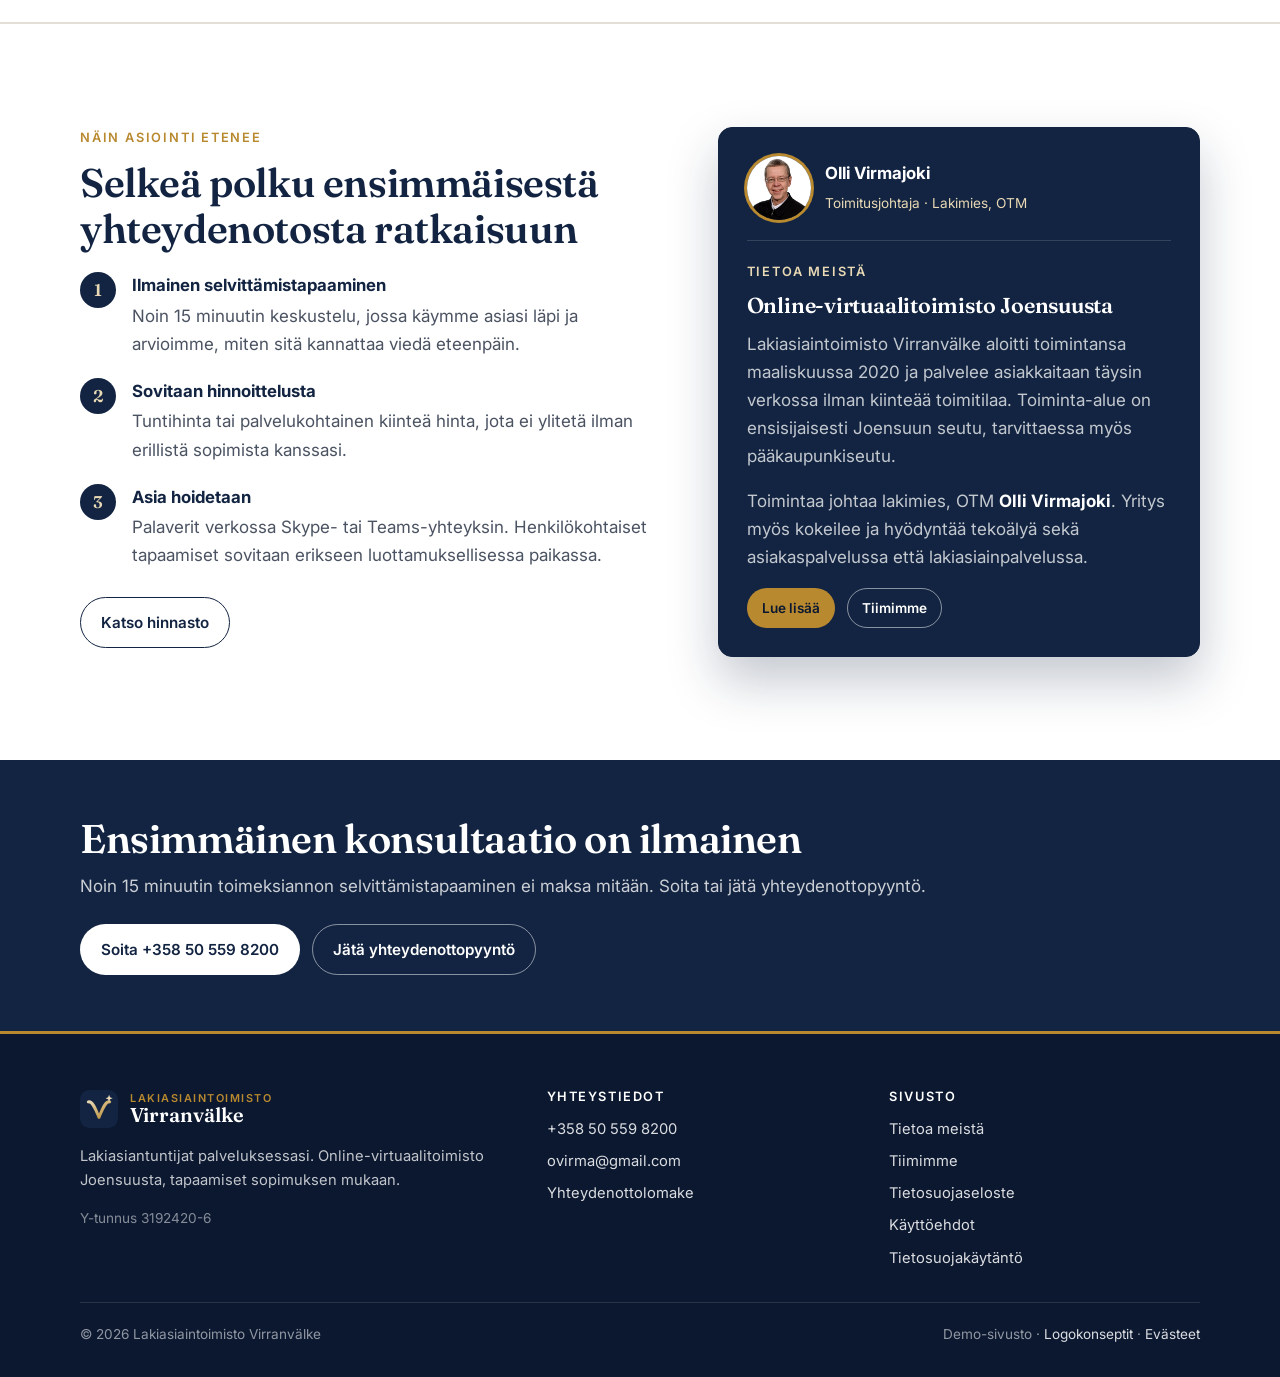
==== commit 7c70de37: "Korjaa luottamuspalkin ikonien asettelu .trust-item span -sääntö osui myös ikonilaatikkoon (span) ja" ====
--- a/index.html
+++ b/index.html
@@ -14,7 +14,7 @@
 <link rel="preconnect" href="https://fonts.googleapis.com">
 <link rel="preconnect" href="https://fonts.gstatic.com" crossorigin>
 <link href="https://fonts.googleapis.com/css2?family=Fraunces:opsz,wght@9..144,500;9..144,600&family=Inter:wght@400;500;600;700&display=swap" rel="stylesheet">
-<link rel="stylesheet" href="assets/style.css?v=7">
+<link rel="stylesheet" href="assets/style.css?v=8">
 <link rel="icon" href="data:image/svg+xml,%3Csvg xmlns='http://www.w3.org/2000/svg' viewBox='0 0 64 64'%3E%3Crect width='64' height='64' rx='16' fill='%23122441'/%3E%3Cpath d='M14 20 C 21 18, 26 32, 32 46 C 38 32, 43 18, 50 20' fill='none' stroke='%23d6b86a' stroke-width='6' stroke-linecap='round' stroke-linejoin='round'/%3E%3Cpath d='M49 8 l1.7 4.3 4.3 1.7 -4.3 1.7 -1.7 4.3 -1.7 -4.3 -4.3 -1.7 4.3 -1.7z' fill='%23e9d9b5'/%3E%3C/svg%3E">
 </head>
 <body>
--- a/assets/style.css
+++ b/assets/style.css
@@ -198,8 +198,8 @@
 .trust-item { display: flex; gap: 14px; align-items: flex-start; }
 .trust-icon { flex: none; width: 40px; height: 40px; border-radius: 10px; background: var(--gold-soft); color: var(--navy); display: grid; place-items: center; }
 .trust-icon svg { width: 20px; height: 20px; }
-.trust-item strong { display: block; color: var(--navy); font-size: .95rem; line-height: 1.3; margin-bottom: 2px; }
-.trust-item span { font-size: .82rem; color: var(--ink-mute); line-height: 1.4; display: block; }
+.trust-item div > strong { display: block; color: var(--navy); font-size: .95rem; line-height: 1.3; margin-bottom: 2px; }
+.trust-item div > span { font-size: .82rem; color: var(--ink-mute); line-height: 1.4; display: block; }
 
 /* Page hero (subpages) */
 .page-hero {
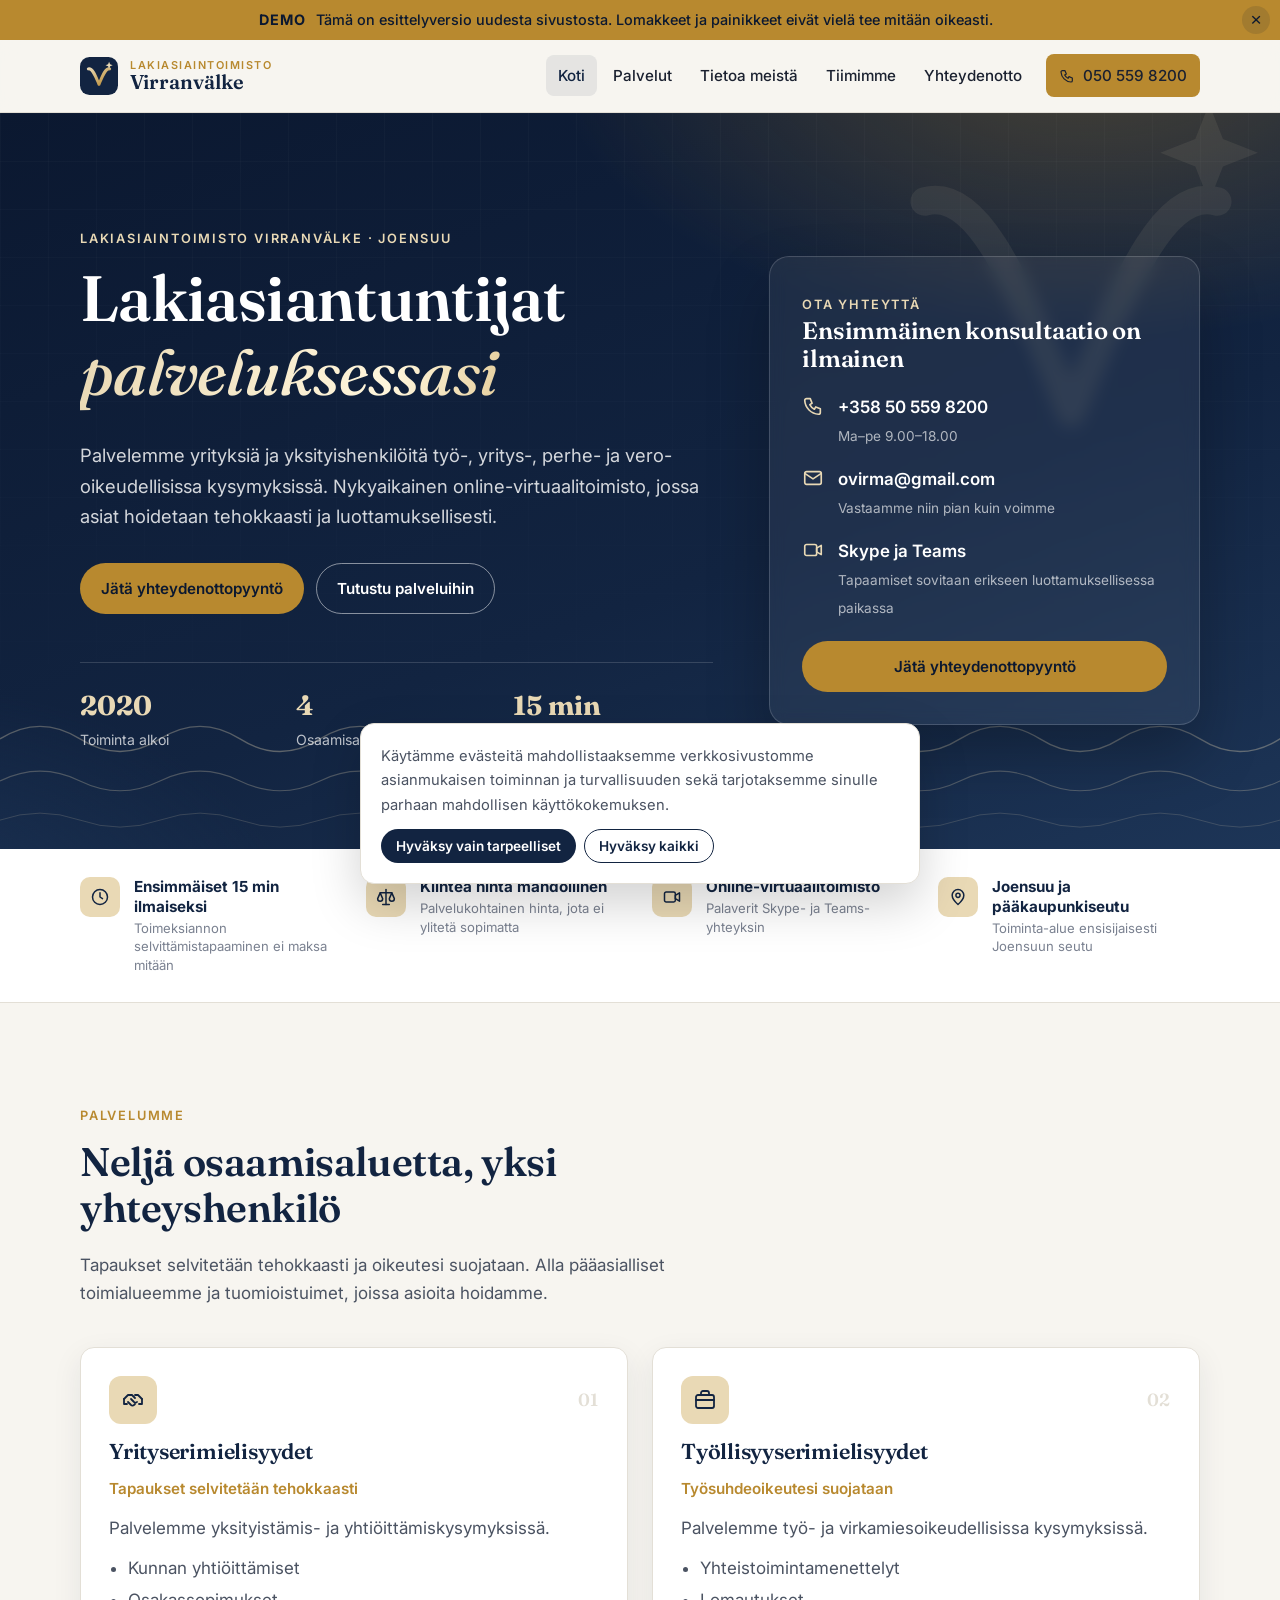
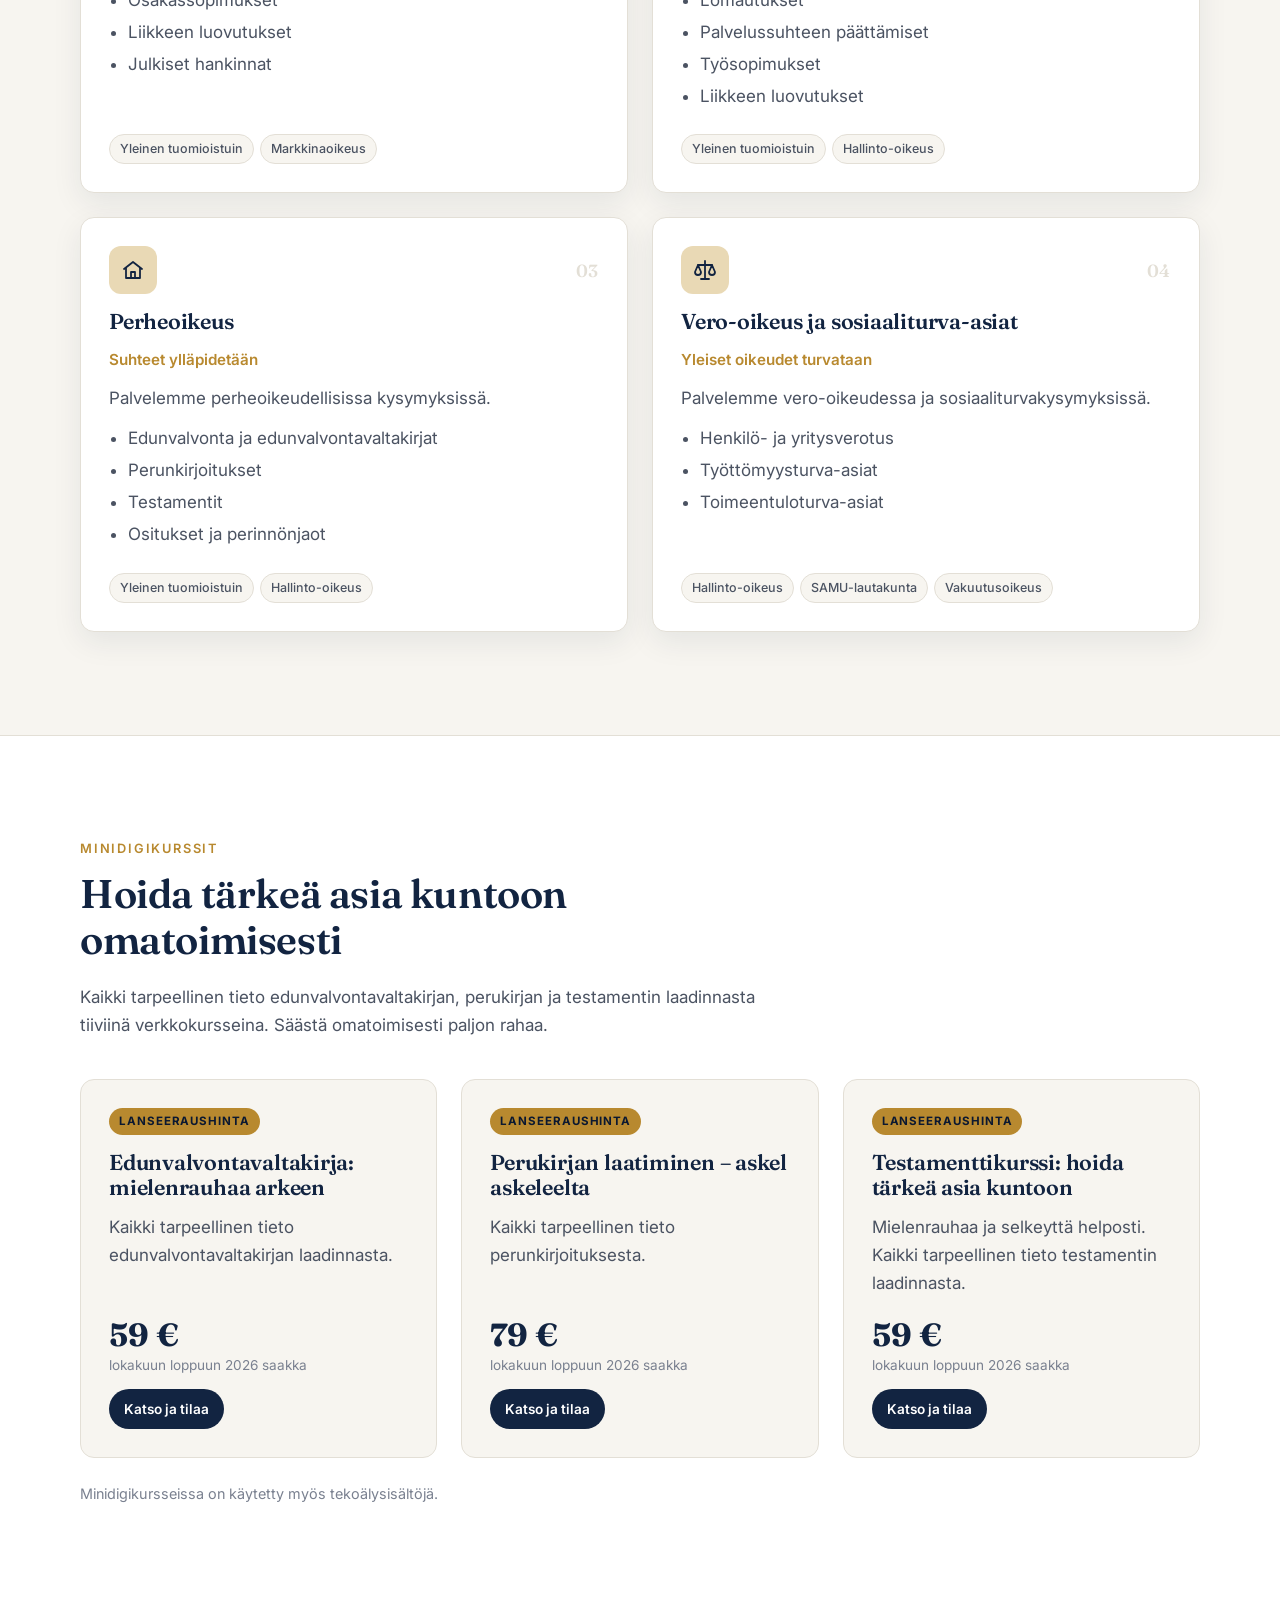
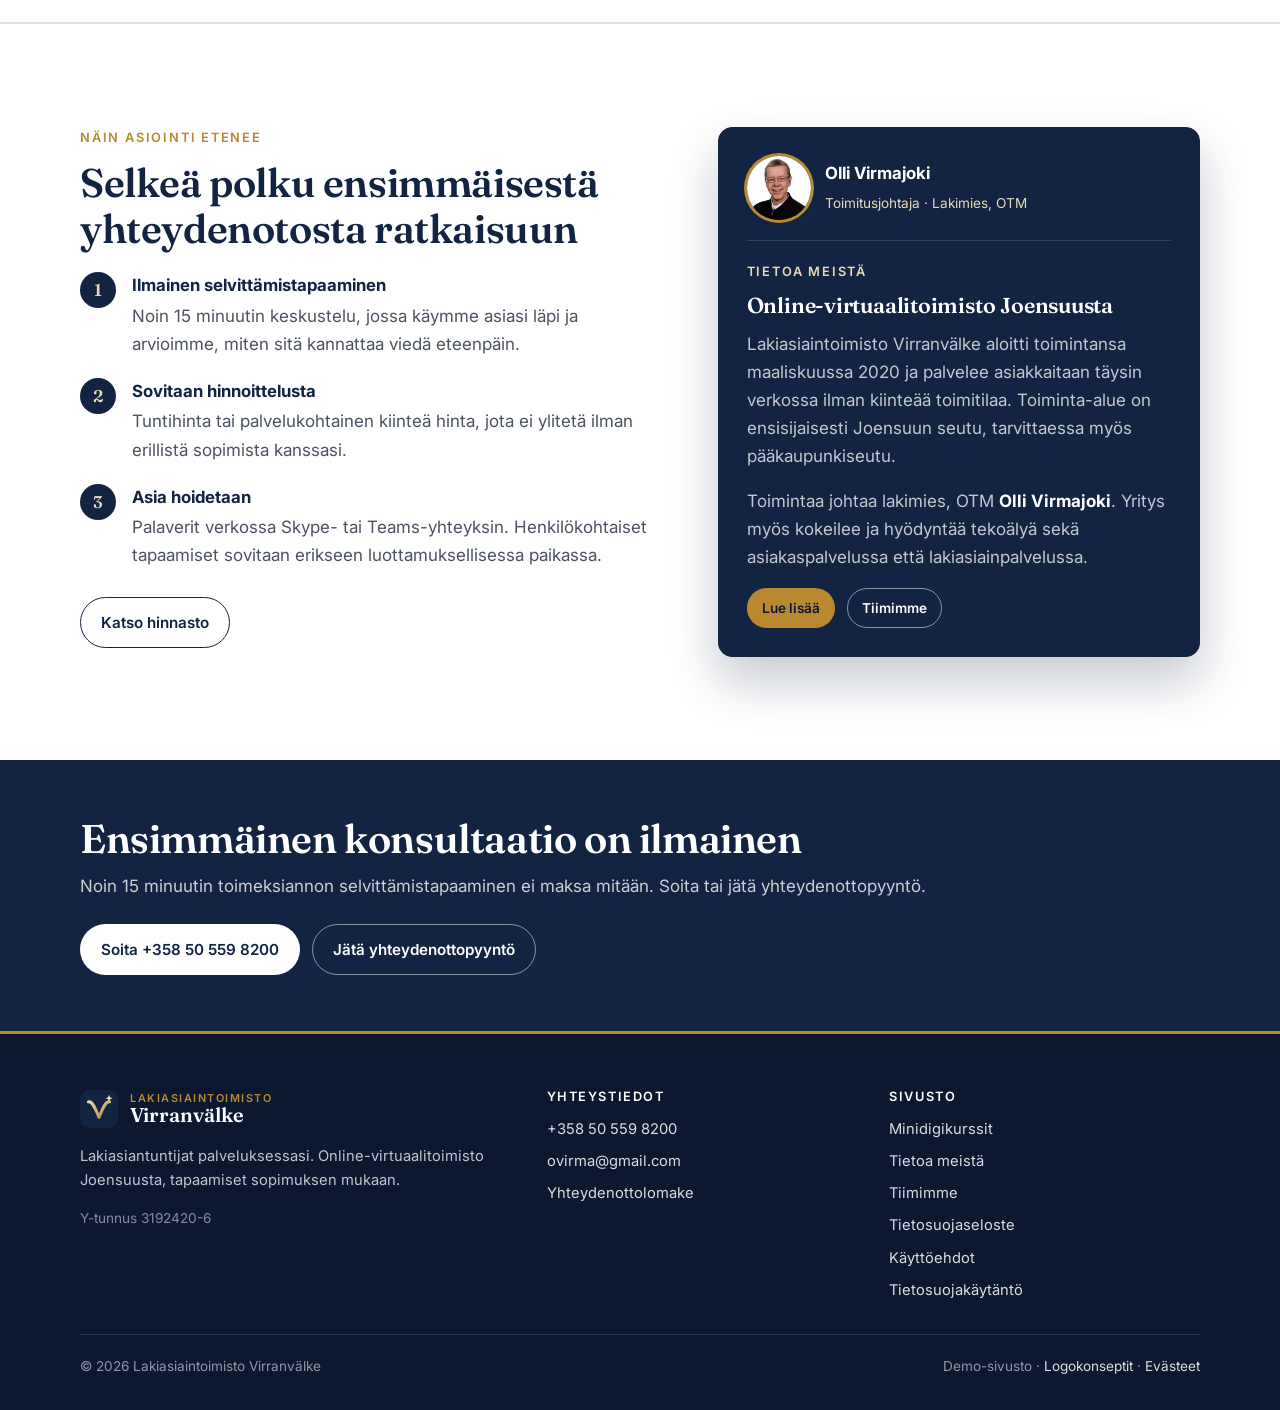
==== commit 3b876d34: "Minidigikurssit omiksi sivuiksi demo-tilauslomakkeella - kurssi-edunvalvontavaltakirja.html, kurssi-" ====
--- a/index.html
+++ b/index.html
@@ -14,7 +14,7 @@
 <link rel="preconnect" href="https://fonts.googleapis.com">
 <link rel="preconnect" href="https://fonts.gstatic.com" crossorigin>
 <link href="https://fonts.googleapis.com/css2?family=Fraunces:opsz,wght@9..144,500;9..144,600&family=Inter:wght@400;500;600;700&display=swap" rel="stylesheet">
-<link rel="stylesheet" href="assets/style.css?v=8">
+<link rel="stylesheet" href="assets/style.css?v=10">
 <link rel="icon" href="data:image/svg+xml,%3Csvg xmlns='http://www.w3.org/2000/svg' viewBox='0 0 64 64'%3E%3Crect width='64' height='64' rx='16' fill='%23122441'/%3E%3Cpath d='M14 20 C 21 18, 26 32, 32 46 C 38 32, 43 18, 50 20' fill='none' stroke='%23d6b86a' stroke-width='6' stroke-linecap='round' stroke-linejoin='round'/%3E%3Cpath d='M49 8 l1.7 4.3 4.3 1.7 -4.3 1.7 -1.7 4.3 -1.7 -4.3 -4.3 -1.7 4.3 -1.7z' fill='%23e9d9b5'/%3E%3C/svg%3E">
 </head>
 <body>
@@ -143,19 +143,19 @@
   <h3>Edunvalvontavaltakirja: mielenrauhaa arkeen</h3>
   <p>Kaikki tarpeellinen tieto edunvalvontavaltakirjan laadinnasta.</p>
   <div class="price"><strong>59 €</strong><span>lokakuun loppuun 2026 saakka</span></div>
-  <a class="btn btn-primary btn-sm" href="https://lakitstoviva.campwire.com/checkout/edunvalvontavaltakirja-mielenrauhaa-arkeen-1237f954" target="_blank" rel="noopener">Katso ja tilaa</a>
+  <a class="btn btn-primary btn-sm" href="kurssi-edunvalvontavaltakirja.html">Katso ja tilaa</a>
 </article><article class="card course reveal">
   <span class="badge">Lanseeraushinta</span>
   <h3>Perukirjan laatiminen – askel askeleelta</h3>
   <p>Kaikki tarpeellinen tieto perunkirjoituksesta.</p>
   <div class="price"><strong>79 €</strong><span>lokakuun loppuun 2026 saakka</span></div>
-  <a class="btn btn-primary btn-sm" href="https://lakitstoviva.campwire.com/checkout/perukirjan-laatiminen-askel-askeleelta-3d7a720c" target="_blank" rel="noopener">Katso ja tilaa</a>
+  <a class="btn btn-primary btn-sm" href="kurssi-perukirja.html">Katso ja tilaa</a>
 </article><article class="card course reveal">
   <span class="badge">Lanseeraushinta</span>
   <h3>Testamenttikurssi: hoida tärkeä asia kuntoon</h3>
   <p>Mielenrauhaa ja selkeyttä helposti. Kaikki tarpeellinen tieto testamentin laadinnasta.</p>
   <div class="price"><strong>59 €</strong><span>lokakuun loppuun 2026 saakka</span></div>
-  <a class="btn btn-primary btn-sm" href="https://lakitstoviva.campwire.com/checkout/testamenttikurssi-hoida-tarkea-asia-kuntoon-mielenrauhaa-ja-selkeytta-8a8e5426" target="_blank" rel="noopener">Katso ja tilaa</a>
+  <a class="btn btn-primary btn-sm" href="kurssi-testamentti.html">Katso ja tilaa</a>
 </article>
     </div>
     <p class="note">Minidigikursseissa on käytetty myös tekoälysisältöjä.</p>
@@ -219,6 +219,7 @@
       <div>
         <h4>Sivusto</h4>
         <ul>
+          <li><a href="index.html#kurssit">Minidigikurssit</a></li>
           <li><a href="tietoa-meista.html">Tietoa meistä</a></li>
           <li><a href="tiimimme.html">Tiimimme</a></li>
           <li><a href="tietosuojaseloste.html">Tietosuojaseloste</a></li>
@@ -242,6 +243,6 @@
   </div>
 </div>
 <div class="toast" id="toast" role="status" aria-live="polite"></div>
-<script src="assets/main.js?v=5"></script>
+<script src="assets/main.js?v=6"></script>
 </body>
 </html>
--- a/assets/style.css
+++ b/assets/style.css
@@ -32,7 +32,7 @@
 img { max-width: 100%; display: block; }
 a { color: var(--navy-soft); text-decoration-thickness: 1px; text-underline-offset: 3px; }
 a:hover { color: var(--gold); }
-h1, h2, h3, h4 { font-family: var(--font-serif); font-weight: 600; line-height: 1.15; margin: 0 0 .5em; color: var(--navy); letter-spacing: -0.01em; }
+h1, h2, h3, h4 { font-family: var(--font-serif); font-weight: 600; line-height: 1.15; margin: 0 0 .5em; color: var(--navy); letter-spacing: -0.01em; overflow-wrap: break-word; hyphens: auto; }
 h1 { font-size: clamp(2.3rem, 5vw, 3.6rem); }
 h2 { font-size: clamp(1.8rem, 3.4vw, 2.5rem); }
 h3 { font-size: 1.35rem; }
@@ -349,6 +349,51 @@
 .fields-2 { display: grid; grid-template-columns: 1fr 1fr; gap: 0 16px; }
 .form-demo { margin-top: 12px; font-size: .85rem; color: var(--ink-mute); }
 
+/* Minidigikurssit */
+.course-layout { display: grid; grid-template-columns: 1.35fr .95fr; gap: 48px; align-items: start; }
+.course-body h2 { font-size: clamp(1.5rem, 2.6vw, 2rem); margin-top: 2.5rem; }
+.course-body .lead { margin-bottom: 1.25rem; }
+.author-box { display: flex; gap: 20px; align-items: flex-start; background: var(--white); border: 1px solid var(--line); border-radius: var(--radius); padding: 24px; margin: 2rem 0; box-shadow: var(--shadow); }
+.author-box .photo { width: 88px; height: 88px; box-shadow: 0 0 0 4px var(--gold-soft); }
+.author-box h3 { margin: 0 0 .5rem; }
+.author-box p { color: var(--ink-soft); margin-bottom: .75em; }
+.author-box p:last-child { margin-bottom: 0; }
+.includes { list-style: none; padding: 0; margin: 0 0 1.5rem; display: grid; gap: 14px; }
+.includes li { display: flex; gap: 14px; align-items: flex-start; background: var(--white); border: 1px solid var(--line); border-radius: var(--radius); padding: 18px 20px; }
+.inc-icon { flex: none; width: 42px; height: 42px; border-radius: 11px; background: var(--gold-soft); color: var(--navy); display: grid; place-items: center; }
+.inc-icon svg { width: 22px; height: 22px; }
+.includes strong { display: block; color: var(--navy); margin-bottom: 2px; }
+.includes p { margin: 0; color: var(--ink-soft); font-size: .95rem; }
+.outcome-box { background: var(--navy); color: var(--white); border-radius: var(--radius); padding: 28px; margin: 1.5rem 0; }
+.outcome-box h3 { color: var(--gold-soft); margin-top: 0; font-size: 1.2rem; }
+.outcome-box ul { margin: 0; padding-left: 1.2em; color: rgba(255,255,255,.85); }
+.outcome-box li { margin-bottom: 6px; }
+.guarantee { display: flex; gap: 18px; align-items: flex-start; background: var(--gold-soft); border-radius: var(--radius); padding: 24px; margin-top: 2rem; color: var(--navy-deep); }
+.guarantee h3 { margin: 0 0 .4rem; }
+.guarantee p { margin: 0 0 .6em; }
+.guarantee .inc-icon { background: var(--navy); color: var(--gold-soft); }
+.guarantee .muted { color: rgba(11, 24, 48, .65); font-size: .9rem; }
+.order-card { position: sticky; top: 96px; background: var(--white); border: 1px solid var(--line); border-radius: var(--radius); padding: 28px; box-shadow: 0 24px 50px rgba(18, 36, 65, .14); }
+.order-head { padding-bottom: 20px; margin-bottom: 20px; border-bottom: 1px solid var(--line); }
+.order-head .badge { display: inline-block; font-size: .72rem; font-weight: 700; letter-spacing: .08em; text-transform: uppercase; background: var(--gold); color: var(--navy-deep); padding: 4px 10px; border-radius: 999px; margin-bottom: 10px; }
+.order-head h3 { font-size: 1.25rem; margin-bottom: .5rem; }
+.order-head .muted { font-size: .85rem; margin: 0; }
+.price-row { display: flex; align-items: baseline; gap: 12px; margin-bottom: 4px; }
+.price-row strong { font-family: var(--font-serif); font-size: 2.2rem; color: var(--navy); line-height: 1; }
+.price-row s { color: var(--ink-mute); font-size: 1.05rem; }
+.order-form .field { margin-bottom: 12px; }
+.order-form .btn { width: 100%; margin-top: 6px; }
+.check { display: flex; gap: 10px; align-items: flex-start; font-size: .9rem; color: var(--ink-soft); margin: 4px 0 12px; }
+.check input { margin-top: 4px; accent-color: var(--gold); }
+.pay-note { display: flex; align-items: center; gap: 8px; font-size: .8rem; color: var(--ink-mute); margin: 12px 0 0; }
+.pay-note svg { width: 16px; height: 16px; }
+.order-done { text-align: center; padding: 8px 0; }
+.order-done .inc-icon { margin: 0 auto 14px; width: 56px; height: 56px; background: #e7f3ec; color: var(--ok); }
+.order-done .inc-icon svg { width: 28px; height: 28px; }
+.order-done h3 { margin-bottom: .5rem; }
+.order-done p { color: var(--ink-soft); font-size: .95rem; }
+.order-done .btn { margin-top: 8px; }
+
 /* Legal */
 .legal { max-width: 74ch; }
 .legal h2 { font-size: 1.35rem; margin-top: 2.2rem; }
@@ -412,8 +457,9 @@
   .grid-2, .grid-3, .team, .pricing { grid-template-columns: 1fr 1fr; }
   /* Kolmen kortin ryhmässä viimeinen kortti levenee koko riville, ettei se jää orvoksi */
   .grid-3 > :last-child:nth-child(odd), .pricing > :last-child:nth-child(odd) { grid-column: 1 / -1; }
-  .split, .contact-grid, .footer-grid, .featured { grid-template-columns: 1fr; }
+  .split, .contact-grid, .footer-grid, .featured, .course-layout { grid-template-columns: 1fr; }
   .featured { padding: 28px; }
+  .order-card { position: static; }
 }
 @media (max-width: 860px) {
   .nav-toggle { display: inline-flex; }
@@ -433,4 +479,6 @@
   .hero-card { padding: 24px; }
   .hero::before { display: none; }
   .form { padding: 24px 20px; }
-}
+  .page-hero h1 { font-size: 2rem; }
+  .order-card { padding: 22px; }
+}
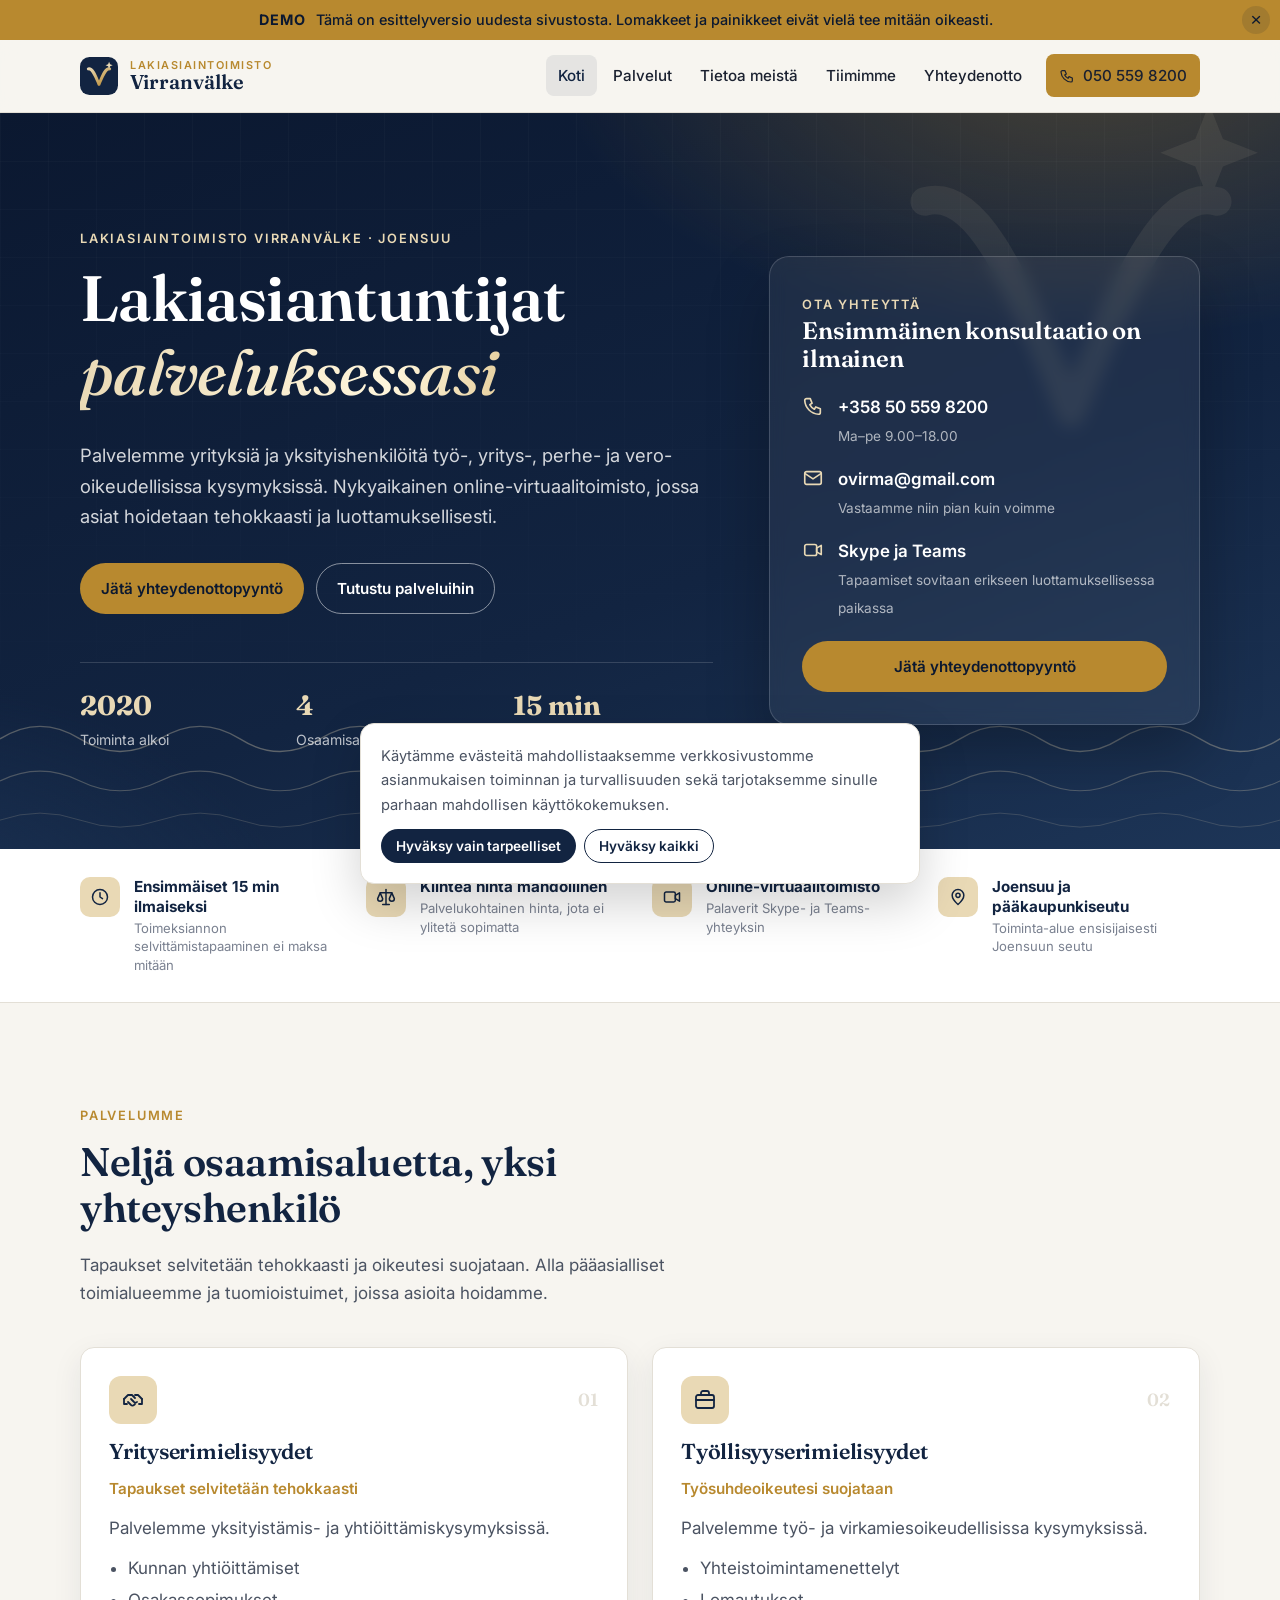
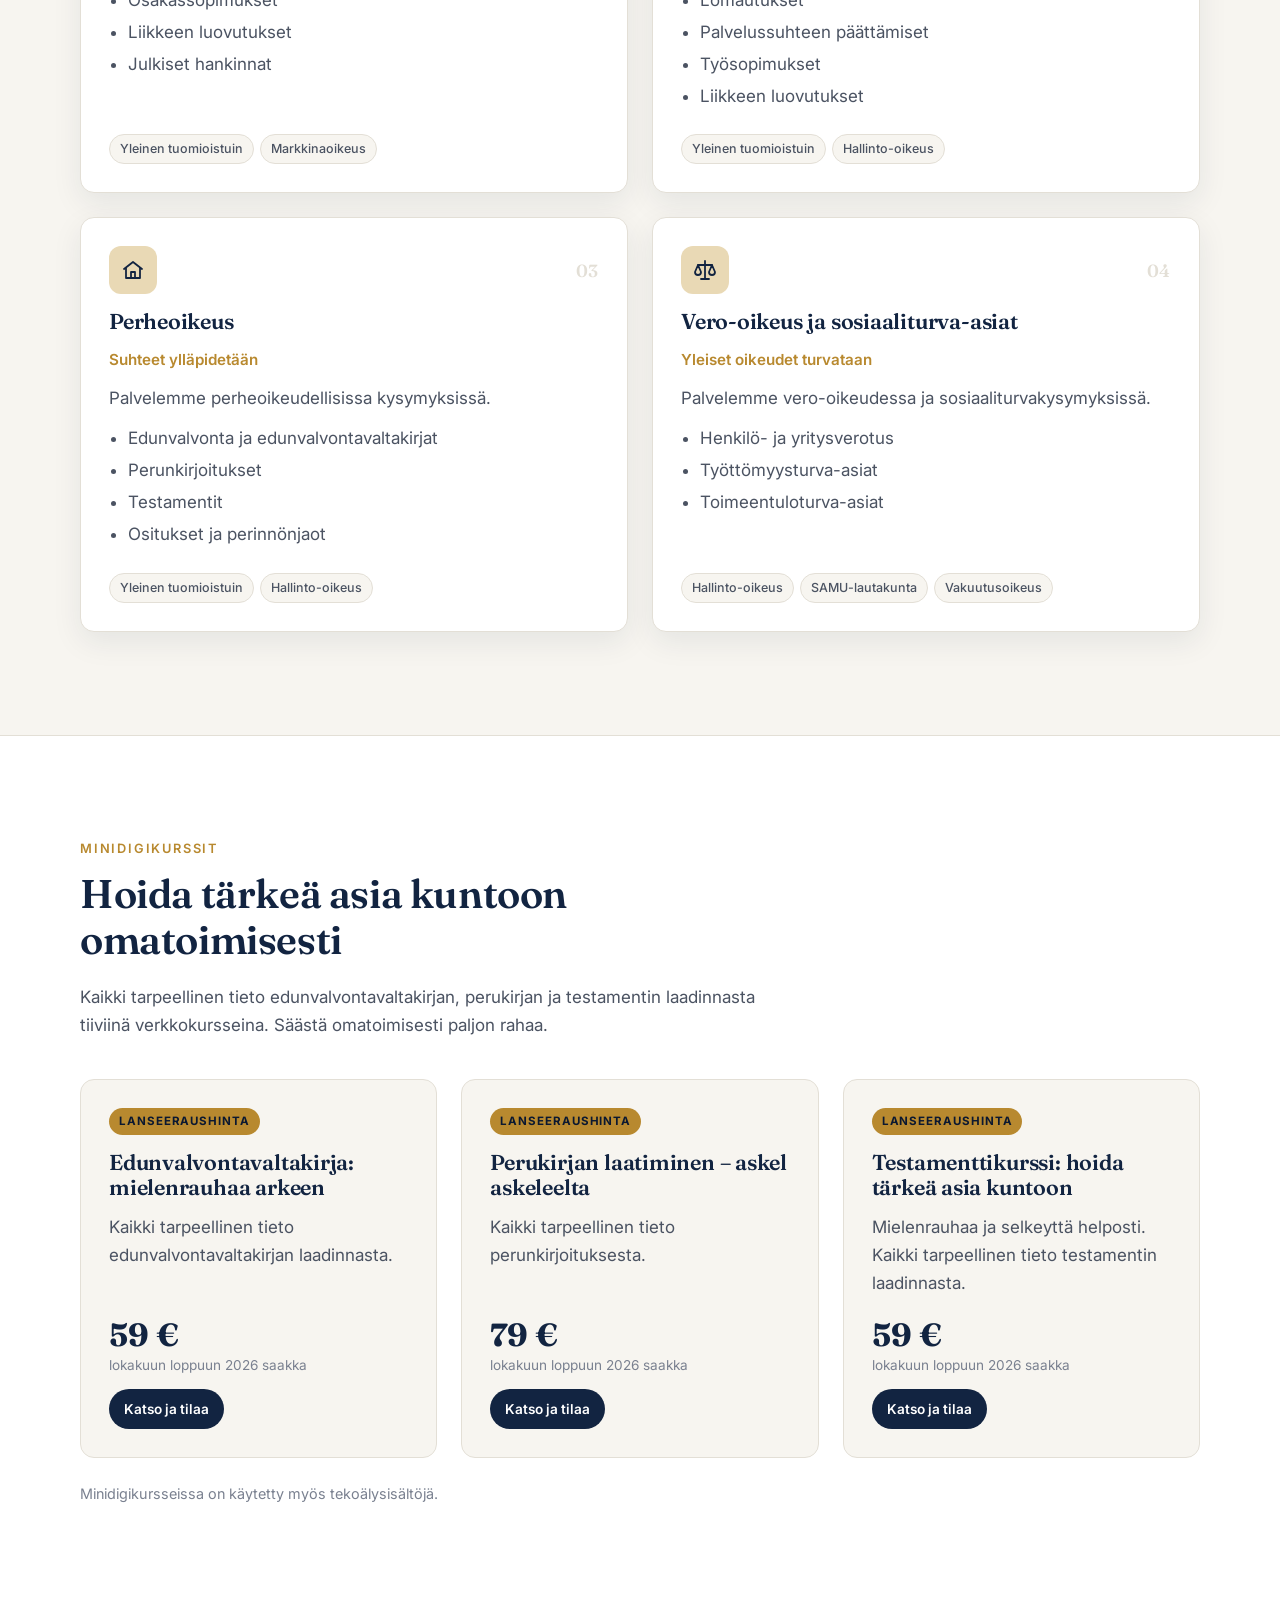
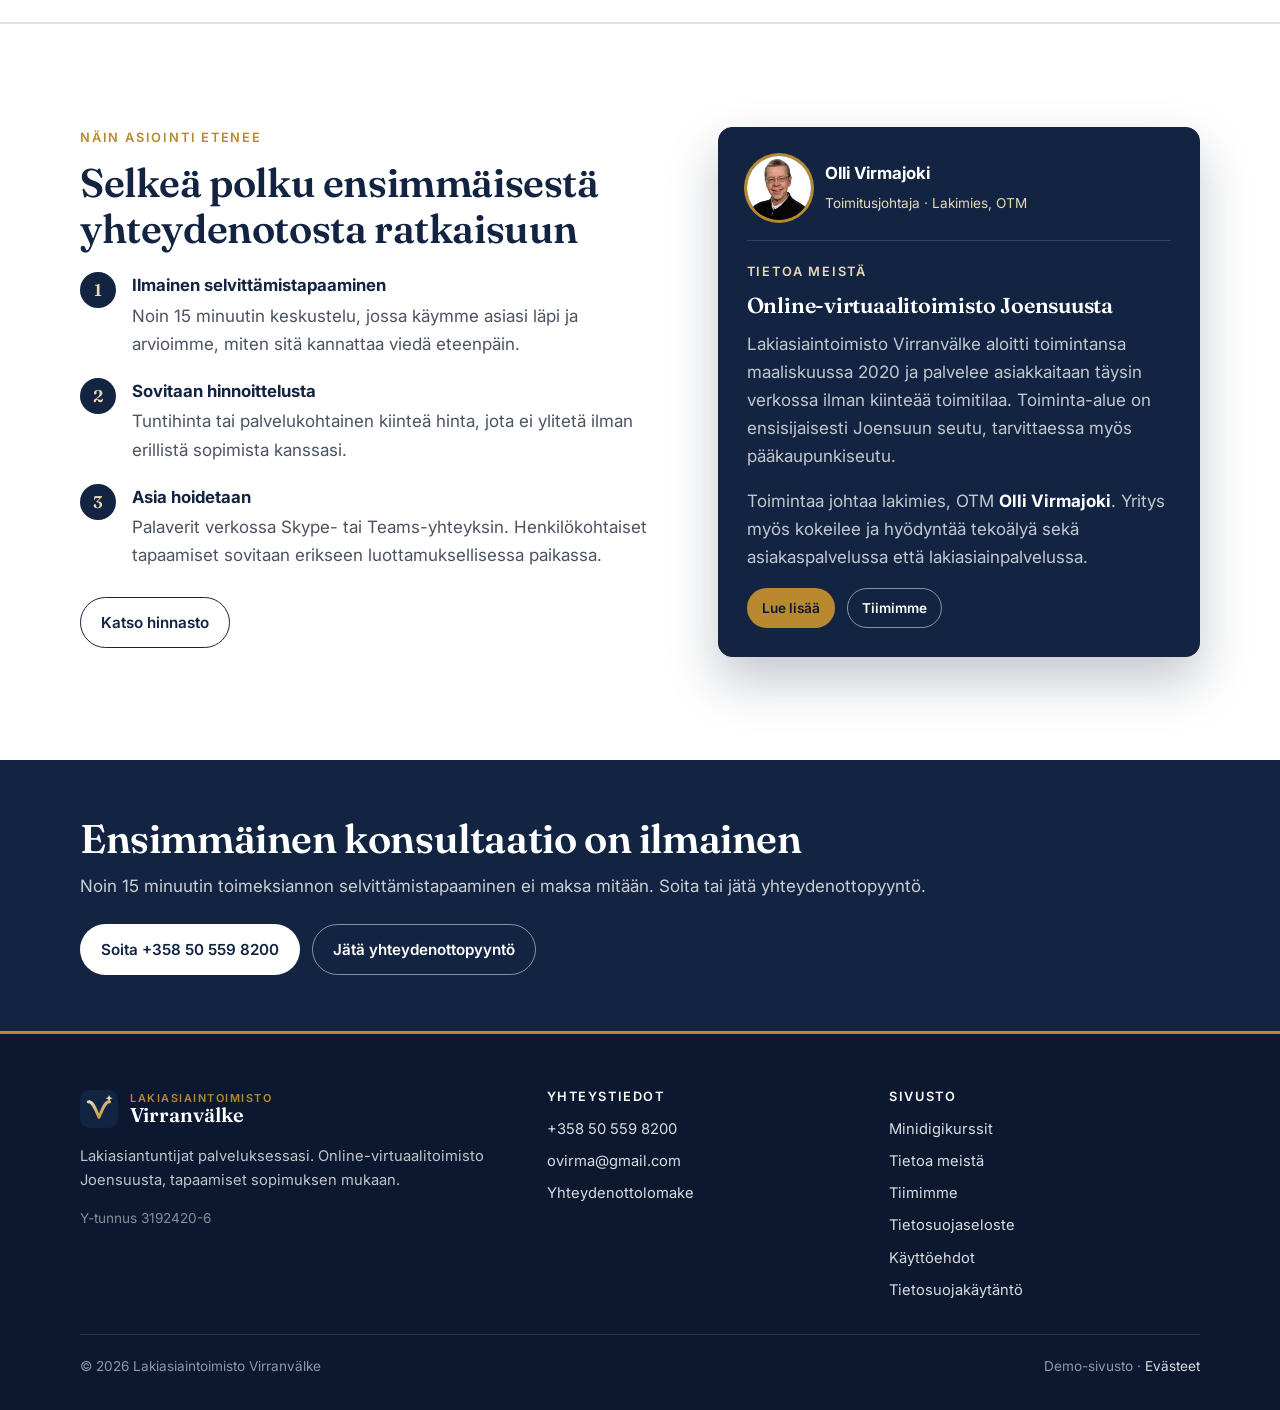
==== commit 5e1d44bb: "Poista logokonseptisivu demosta Co-Authored-By: Claude Fable 5.1 <noreply@anthropic.com>" ====
--- a/index.html
+++ b/index.html
@@ -14,7 +14,7 @@
 <link rel="preconnect" href="https://fonts.googleapis.com">
 <link rel="preconnect" href="https://fonts.gstatic.com" crossorigin>
 <link href="https://fonts.googleapis.com/css2?family=Fraunces:opsz,wght@9..144,500;9..144,600&family=Inter:wght@400;500;600;700&display=swap" rel="stylesheet">
-<link rel="stylesheet" href="assets/style.css?v=10">
+<link rel="stylesheet" href="assets/style.css?v=11">
 <link rel="icon" href="data:image/svg+xml,%3Csvg xmlns='http://www.w3.org/2000/svg' viewBox='0 0 64 64'%3E%3Crect width='64' height='64' rx='16' fill='%23122441'/%3E%3Cpath d='M14 20 C 21 18, 26 32, 32 46 C 38 32, 43 18, 50 20' fill='none' stroke='%23d6b86a' stroke-width='6' stroke-linecap='round' stroke-linejoin='round'/%3E%3Cpath d='M49 8 l1.7 4.3 4.3 1.7 -4.3 1.7 -1.7 4.3 -1.7 -4.3 -4.3 -1.7 4.3 -1.7z' fill='%23e9d9b5'/%3E%3C/svg%3E">
 </head>
 <body>
@@ -230,7 +230,7 @@
     </div>
     <div class="footer-bottom">
       <span>© 2026 Lakiasiaintoimisto Virranvälke</span>
-      <span>Demo-sivusto · <a href="logo.html">Logokonseptit</a> · <a href="#" data-cookie-open>Evästeet</a></span>
+      <span>Demo-sivusto · <a href="#" data-cookie-open>Evästeet</a></span>
     </div>
   </div>
 </footer>
--- a/assets/style.css
+++ b/assets/style.css
@@ -479,6 +479,6 @@
   .hero-card { padding: 24px; }
   .hero::before { display: none; }
   .form { padding: 24px 20px; }
-  .page-hero h1 { font-size: 2rem; }
+  .page-hero h1 { font-size: clamp(1.6rem, 7.6vw, 2.1rem); }
   .order-card { padding: 22px; }
 }
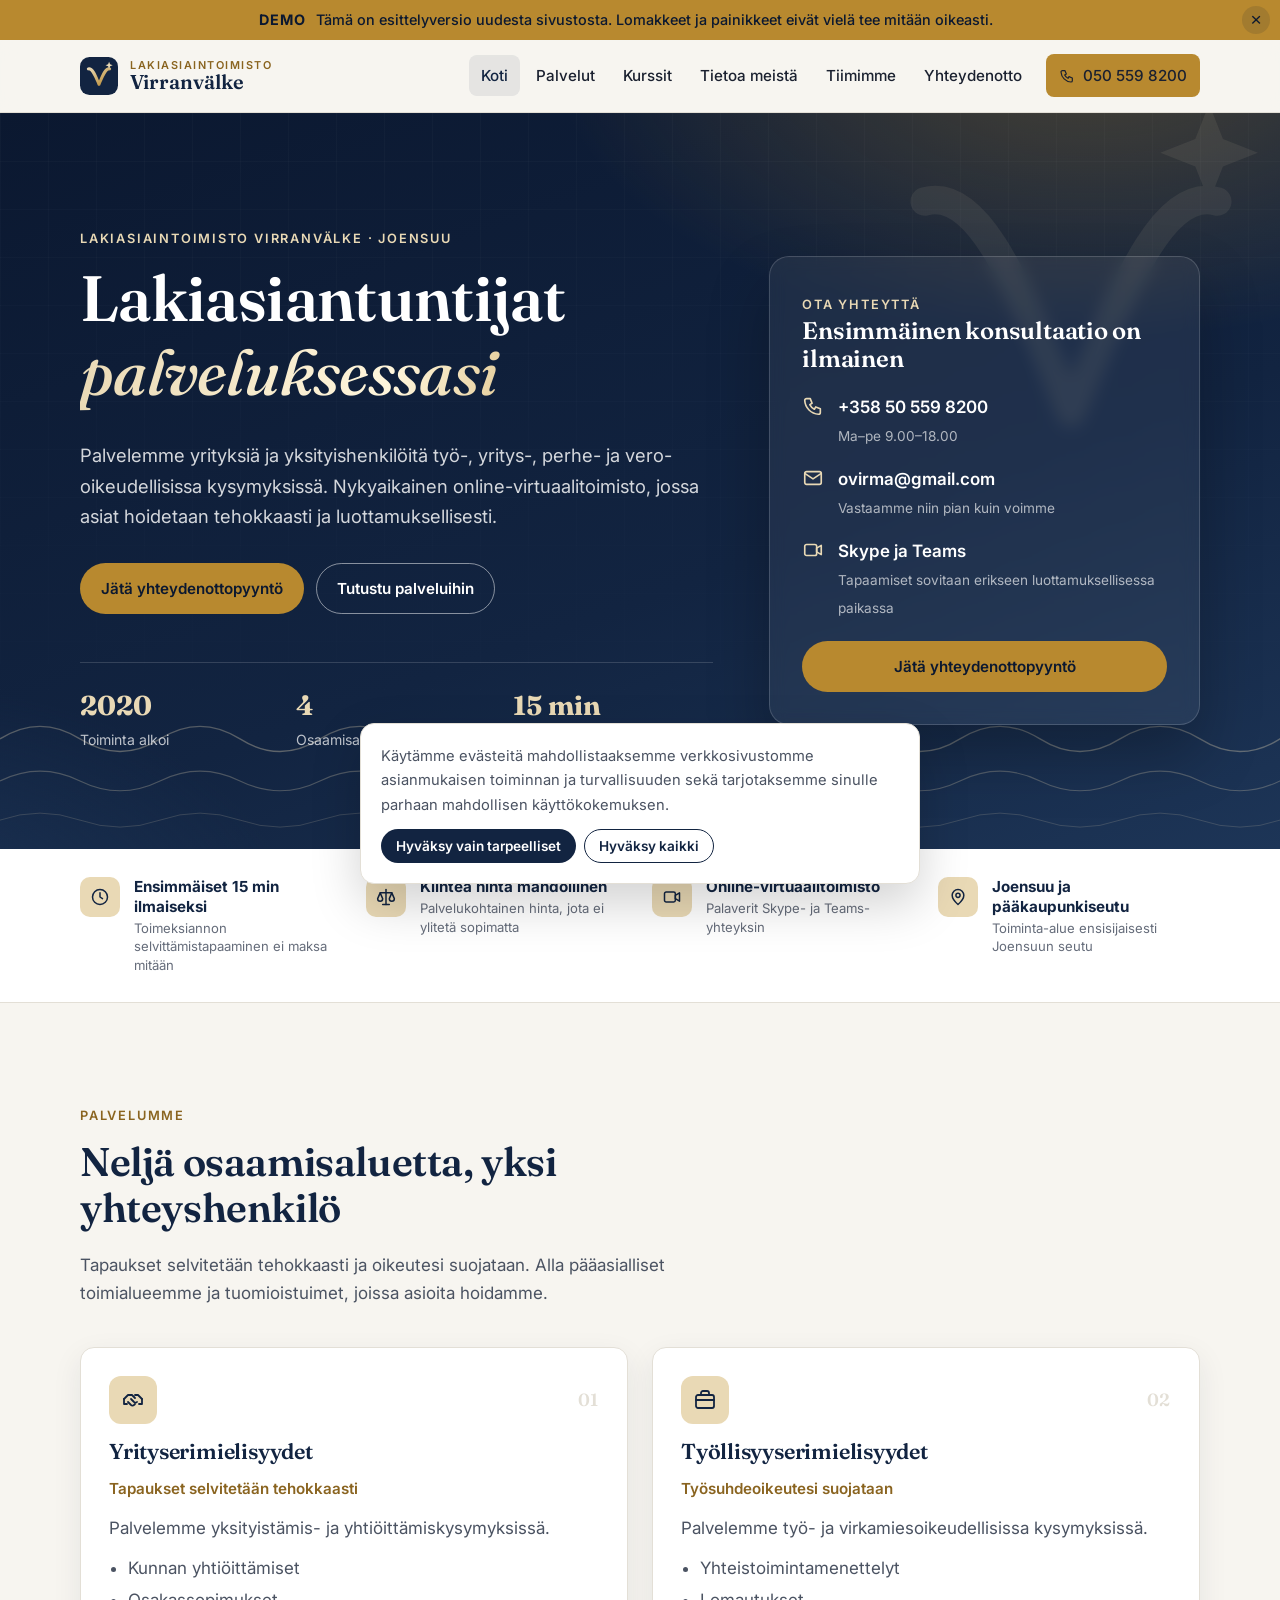
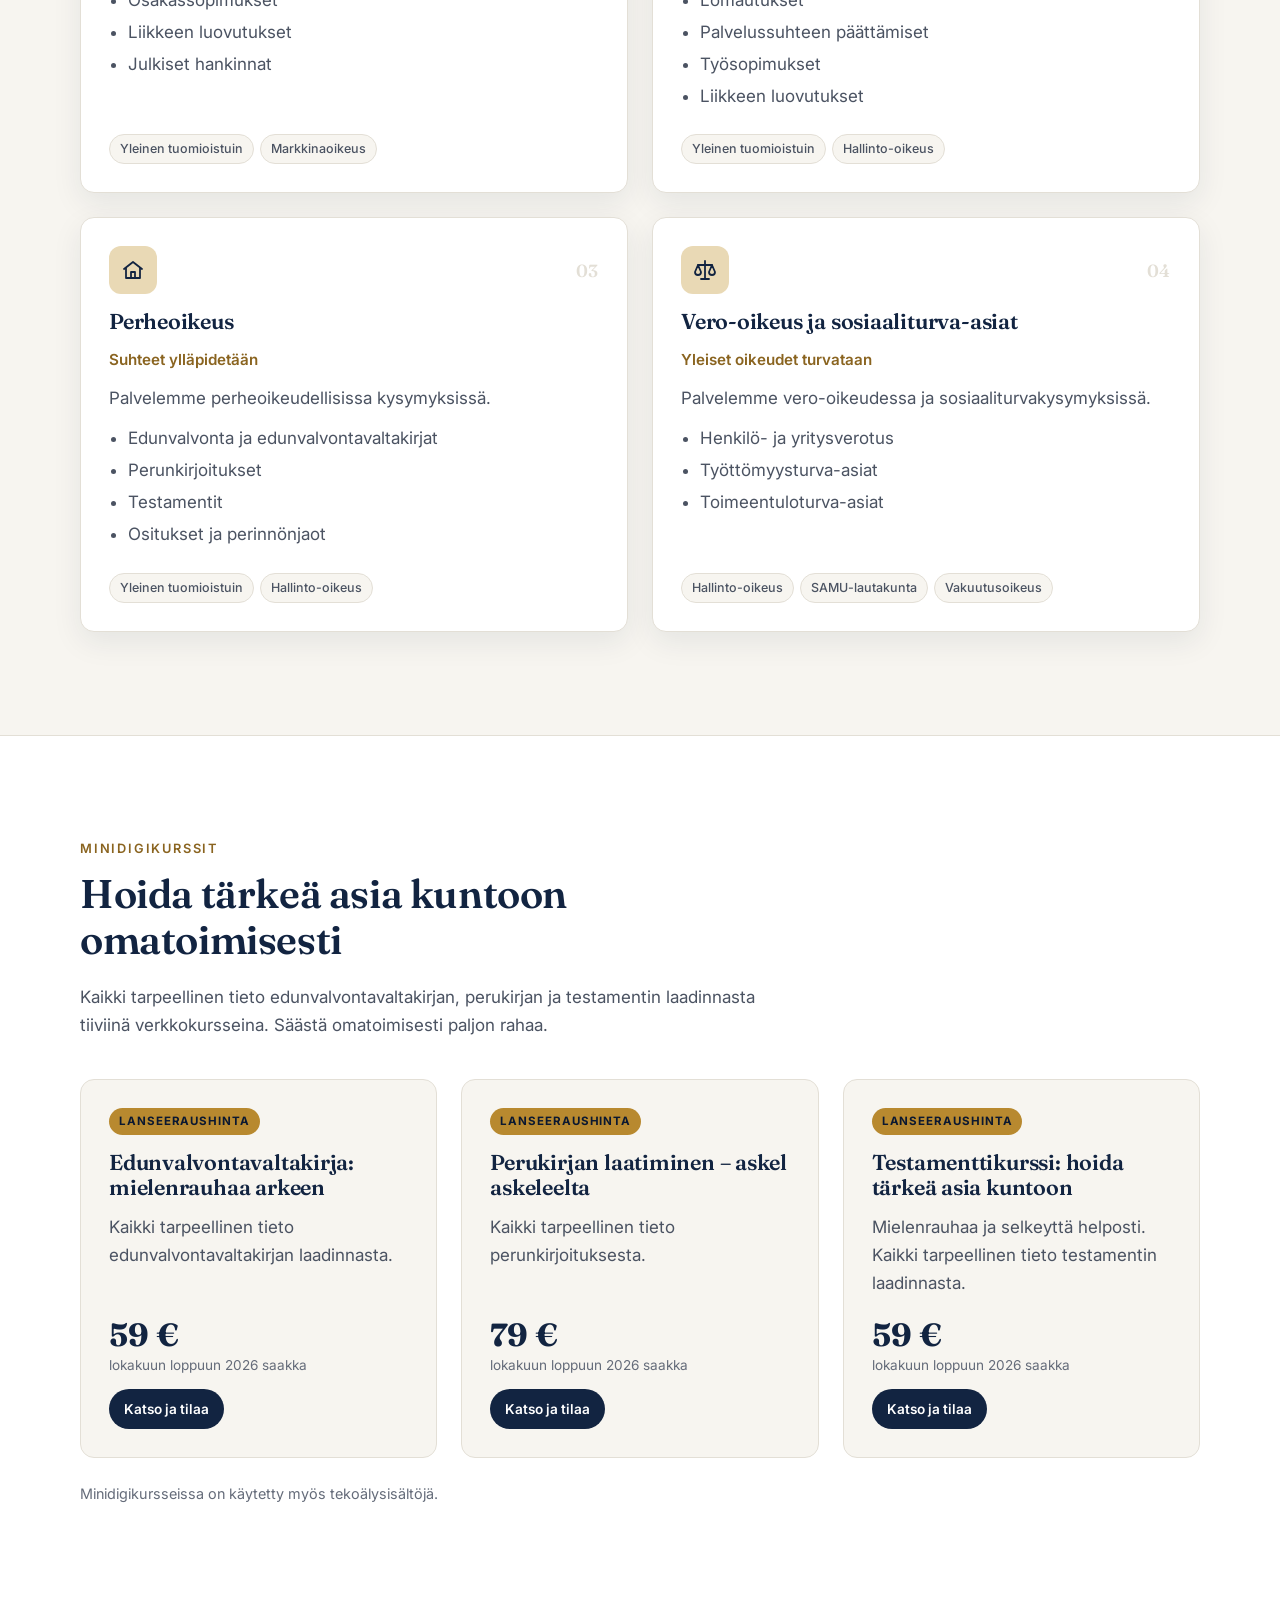
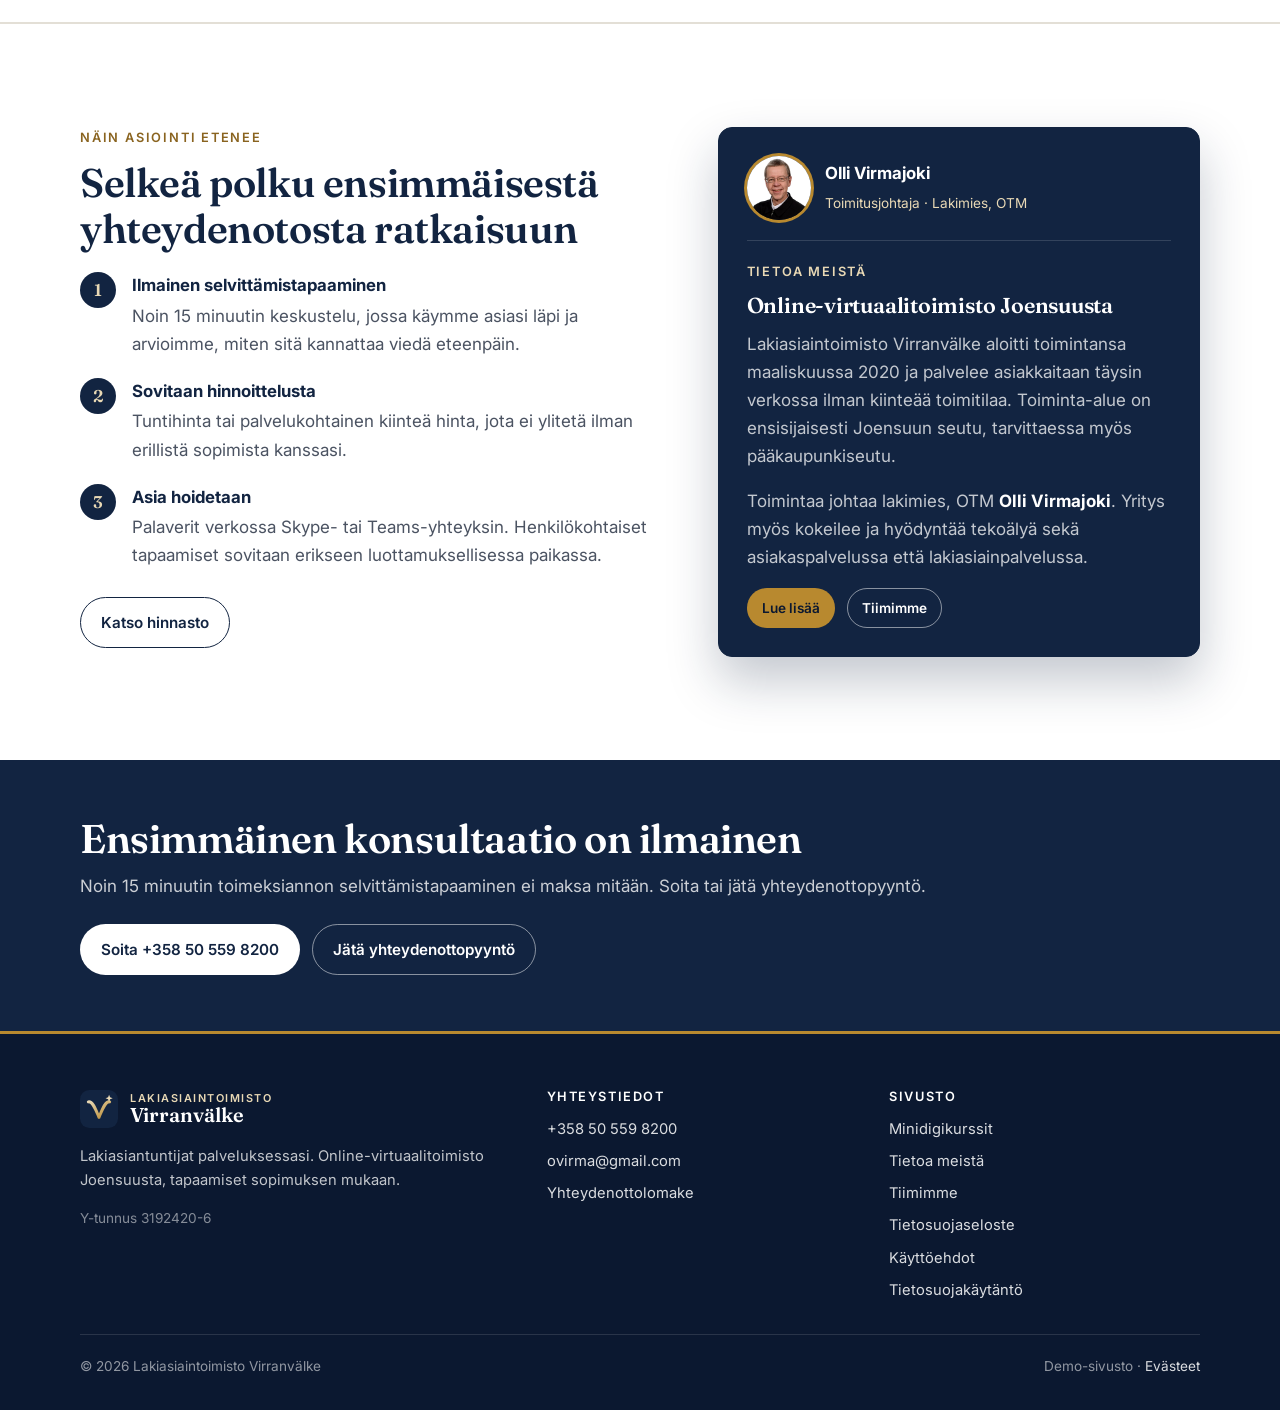
==== commit b992b2a6: "Tekstikontrasti, pienempi kuva ja navigaation aktiivinen tila - Kultainen teksti (#8a6420) ja aputek" ====
--- a/index.html
+++ b/index.html
@@ -14,7 +14,7 @@
 <link rel="preconnect" href="https://fonts.googleapis.com">
 <link rel="preconnect" href="https://fonts.gstatic.com" crossorigin>
 <link href="https://fonts.googleapis.com/css2?family=Fraunces:opsz,wght@9..144,500;9..144,600&family=Inter:wght@400;500;600;700&display=swap" rel="stylesheet">
-<link rel="stylesheet" href="assets/style.css?v=11">
+<link rel="stylesheet" href="assets/style.css?v=12">
 <link rel="icon" href="data:image/svg+xml,%3Csvg xmlns='http://www.w3.org/2000/svg' viewBox='0 0 64 64'%3E%3Crect width='64' height='64' rx='16' fill='%23122441'/%3E%3Cpath d='M14 20 C 21 18, 26 32, 32 46 C 38 32, 43 18, 50 20' fill='none' stroke='%23d6b86a' stroke-width='6' stroke-linecap='round' stroke-linejoin='round'/%3E%3Cpath d='M49 8 l1.7 4.3 4.3 1.7 -4.3 1.7 -1.7 4.3 -1.7 -4.3 -4.3 -1.7 4.3 -1.7z' fill='%23e9d9b5'/%3E%3C/svg%3E">
 </head>
 <body>
@@ -26,7 +26,7 @@
     <button class="nav-toggle" aria-label="Valikko" aria-expanded="false" aria-controls="nav">
       <svg width="22" height="22" viewBox="0 0 24 24" fill="none" stroke="currentColor" stroke-width="2" stroke-linecap="round"><path d="M4 7h16M4 12h16M4 17h16"/></svg>
     </button>
-    <nav class="nav" id="nav"><a href="index.html" aria-current="page">Koti</a><a href="index.html#palvelut">Palvelut</a><a href="tietoa-meista.html">Tietoa meistä</a><a href="tiimimme.html">Tiimimme</a><a href="yhteydenotto.html">Yhteydenotto</a><a class="btn btn-gold btn-sm" href="tel:+358505598200"><svg width="24" height="24" viewBox="0 0 24 24" fill="none" stroke="currentColor" stroke-width="1.8" stroke-linecap="round" stroke-linejoin="round"><path d="M5 4h4l2 5-2.5 1.5a11 11 0 0 0 5 5L15 13l5 2v4a2 2 0 0 1-2 2A16 16 0 0 1 3 6a2 2 0 0 1 2-2"/></svg> 050 559 8200</a></nav>
+    <nav class="nav" id="nav"><a href="index.html" aria-current="page">Koti</a><a href="index.html#palvelut">Palvelut</a><a href="index.html#kurssit">Kurssit</a><a href="tietoa-meista.html">Tietoa meistä</a><a href="tiimimme.html">Tiimimme</a><a href="yhteydenotto.html">Yhteydenotto</a><a class="btn btn-gold btn-sm" href="tel:+358505598200"><svg width="24" height="24" viewBox="0 0 24 24" fill="none" stroke="currentColor" stroke-width="1.8" stroke-linecap="round" stroke-linejoin="round"><path d="M5 4h4l2 5-2.5 1.5a11 11 0 0 0 5 5L15 13l5 2v4a2 2 0 0 1-2 2A16 16 0 0 1 3 6a2 2 0 0 1 2-2"/></svg> 050 559 8200</a></nav>
   </div>
 </header>
 <main id="main">
@@ -176,7 +176,7 @@
     </div>
     <aside class="aside aside-dark reveal">
       <div class="aside-person">
-        <img class="photo" src="assets/img/olli-virmajoki.jpg" alt="Olli Virmajoki" width="960" height="960" loading="lazy">
+        <img class="photo" src="assets/img/olli-virmajoki-400.jpg" alt="Olli Virmajoki" width="400" height="400" loading="lazy">
         <div><strong>Olli Virmajoki</strong><span>Toimitusjohtaja · Lakimies, OTM</span></div>
       </div>
       <div class="eyebrow">Tietoa meistä</div>
--- a/assets/style.css
+++ b/assets/style.css
@@ -4,12 +4,13 @@
   --navy-deep: #0b1830;
   --navy-soft: #1d3557;
   --gold: #b8892f;
+  --gold-text: #8a6420; /* kulta tekstikäyttöön: kontrasti vaalealla pohjalla >= 4.5:1 */
   --gold-soft: #e9d9b5;
   --paper: #f7f5f0;
   --white: #ffffff;
   --ink: #1b2130;
   --ink-soft: #4b5362;
-  --ink-mute: #7a8190;
+  --ink-mute: #656c7a;
   --line: #e3dfd6;
   --ok: #2f7d4f;
   --radius: 14px;
@@ -31,14 +32,14 @@
 }
 img { max-width: 100%; display: block; }
 a { color: var(--navy-soft); text-decoration-thickness: 1px; text-underline-offset: 3px; }
-a:hover { color: var(--gold); }
+a:hover { color: var(--gold-text); }
 h1, h2, h3, h4 { font-family: var(--font-serif); font-weight: 600; line-height: 1.15; margin: 0 0 .5em; color: var(--navy); letter-spacing: -0.01em; overflow-wrap: break-word; hyphens: auto; }
 h1 { font-size: clamp(2.3rem, 5vw, 3.6rem); }
 h2 { font-size: clamp(1.8rem, 3.4vw, 2.5rem); }
 h3 { font-size: 1.35rem; }
 p { margin: 0 0 1em; }
 .container { width: min(var(--max), 100% - 32px); margin-inline: auto; }
-.eyebrow { font-size: .8rem; font-weight: 600; letter-spacing: .14em; text-transform: uppercase; color: var(--gold); margin-bottom: .75rem; }
+.eyebrow { font-size: .8rem; font-weight: 600; letter-spacing: .14em; text-transform: uppercase; color: var(--gold-text); margin-bottom: .75rem; }
 .lead { font-size: 1.15rem; color: var(--ink-soft); max-width: 60ch; }
 .muted { color: var(--ink-mute); }
 .section { padding: clamp(56px, 8vw, 104px) 0; }
@@ -86,7 +87,8 @@
 .brand { display: flex; align-items: center; gap: 12px; text-decoration: none; color: var(--navy); }
 .brand-mark { width: 38px; height: 38px; flex: none; }
 .brand-text { display: flex; flex-direction: column; line-height: 1.05; }
-.brand-text small { font-size: .68rem; letter-spacing: .14em; text-transform: uppercase; color: var(--gold); font-weight: 600; }
+.brand-text small { font-size: .68rem; letter-spacing: .14em; text-transform: uppercase; color: var(--gold-text); font-weight: 600; }
+.brand-footer .brand-text small { color: var(--gold-soft); }
 .brand-text span { font-family: var(--font-serif); font-size: 1.25rem; font-weight: 600; }
 .nav { display: flex; align-items: center; gap: 4px; }
 .nav a { padding: 8px 12px; border-radius: 8px; font-size: .95rem; font-weight: 500; color: var(--ink); text-decoration: none; white-space: nowrap; }
@@ -242,11 +244,11 @@
 .brand:hover .brand-mark path:last-child { transform: scale(1.5) rotate(45deg); }
 .card-top { display: flex; align-items: center; justify-content: space-between; }
 .card-num { font-family: var(--font-serif); font-size: 1.1rem; color: var(--line); font-weight: 600; letter-spacing: .04em; }
-.card:hover .card-num { color: var(--gold); }
+.card:hover .card-num { color: var(--gold-text); }
 .card .icon { width: 48px; height: 48px; border-radius: 12px; background: var(--gold-soft); color: var(--navy); display: grid; place-items: center; }
 .card .icon svg { width: 24px; height: 24px; }
 .card h3 { margin: 4px 0 0; }
-.card .tagline { color: var(--gold); font-weight: 600; font-size: .95rem; margin: 0; }
+.card .tagline { color: var(--gold-text); font-weight: 600; font-size: .95rem; margin: 0; }
 .card p { margin: 0; color: var(--ink-soft); }
 .card ul { margin: 0; padding-left: 1.1em; color: var(--ink-soft); }
 .card li { margin-bottom: 4px; }
@@ -310,7 +312,7 @@
 .team { grid-template-columns: repeat(3, 1fr); }
 .avatar { width: 76px; height: 76px; border-radius: 50%; display: grid; place-items: center; font-family: var(--font-serif); font-size: 1.6rem; font-weight: 600; background: var(--navy); color: var(--gold-soft); }
 .avatar.open { background: var(--gold-soft); color: var(--navy); border: 2px dashed var(--gold); }
-.person .role { color: var(--gold); font-weight: 600; font-size: .9rem; margin: 0; }
+.person .role { color: var(--gold-text); font-weight: 600; font-size: .9rem; margin: 0; }
 .person .open-badge { align-self: flex-start; font-size: .75rem; font-weight: 700; letter-spacing: .08em; text-transform: uppercase; color: var(--ok); background: #e7f3ec; padding: 4px 10px; border-radius: 999px; }
 .featured { display: grid; grid-template-columns: 320px 1fr; gap: 40px; padding: 40px; }
 .featured-side { display: flex; flex-direction: column; gap: 10px; }
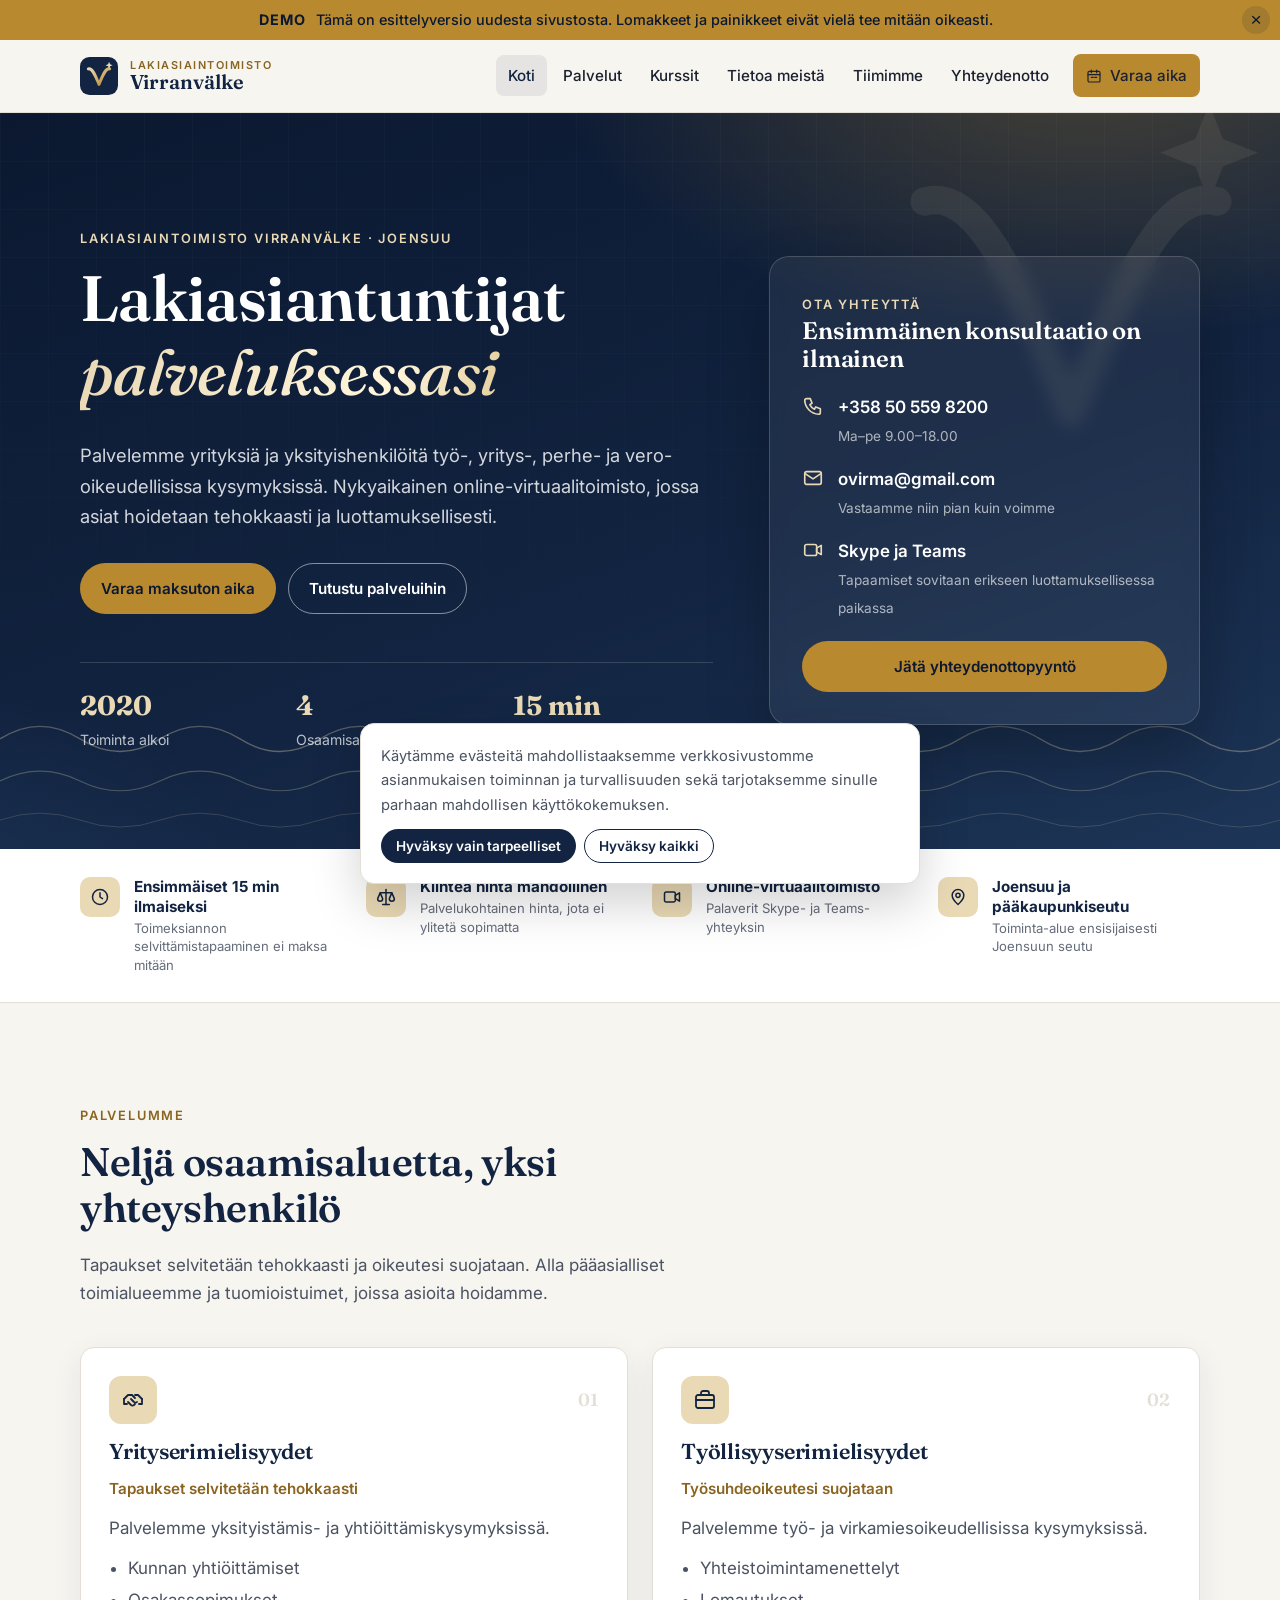
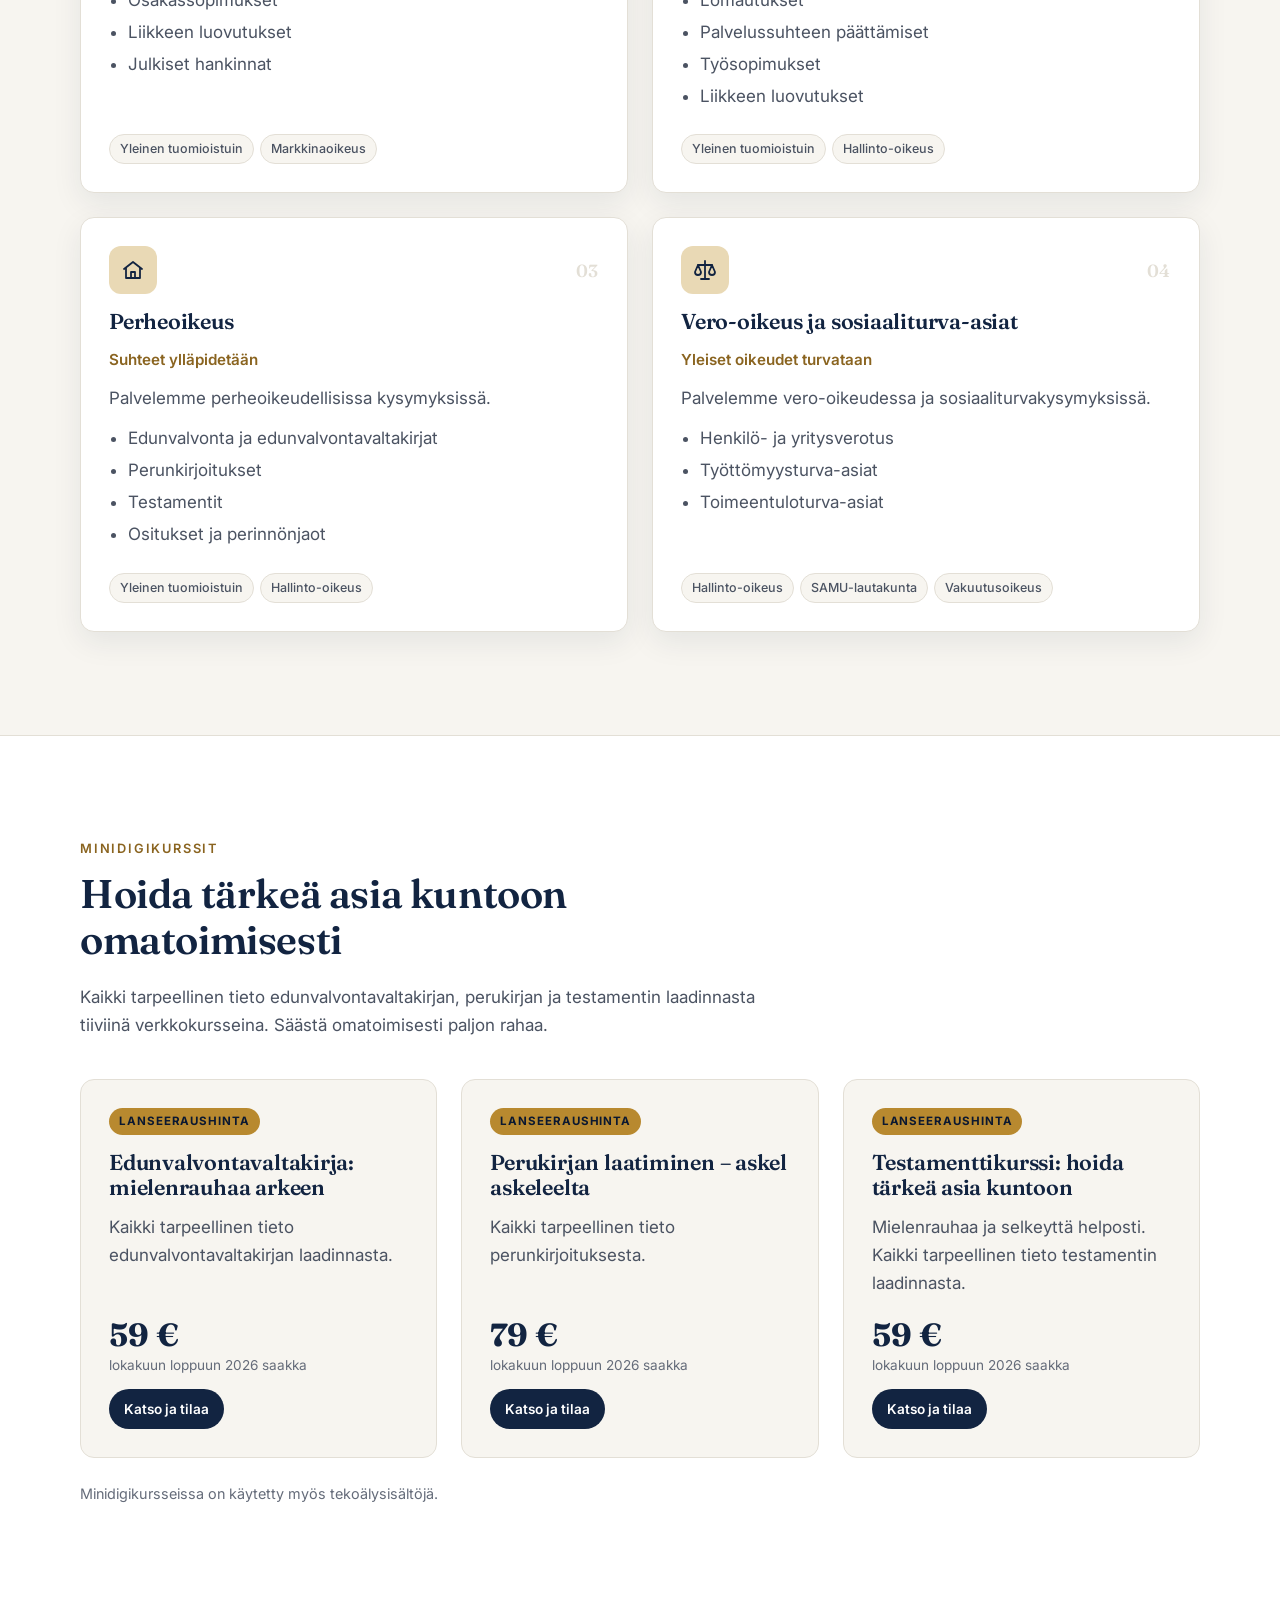
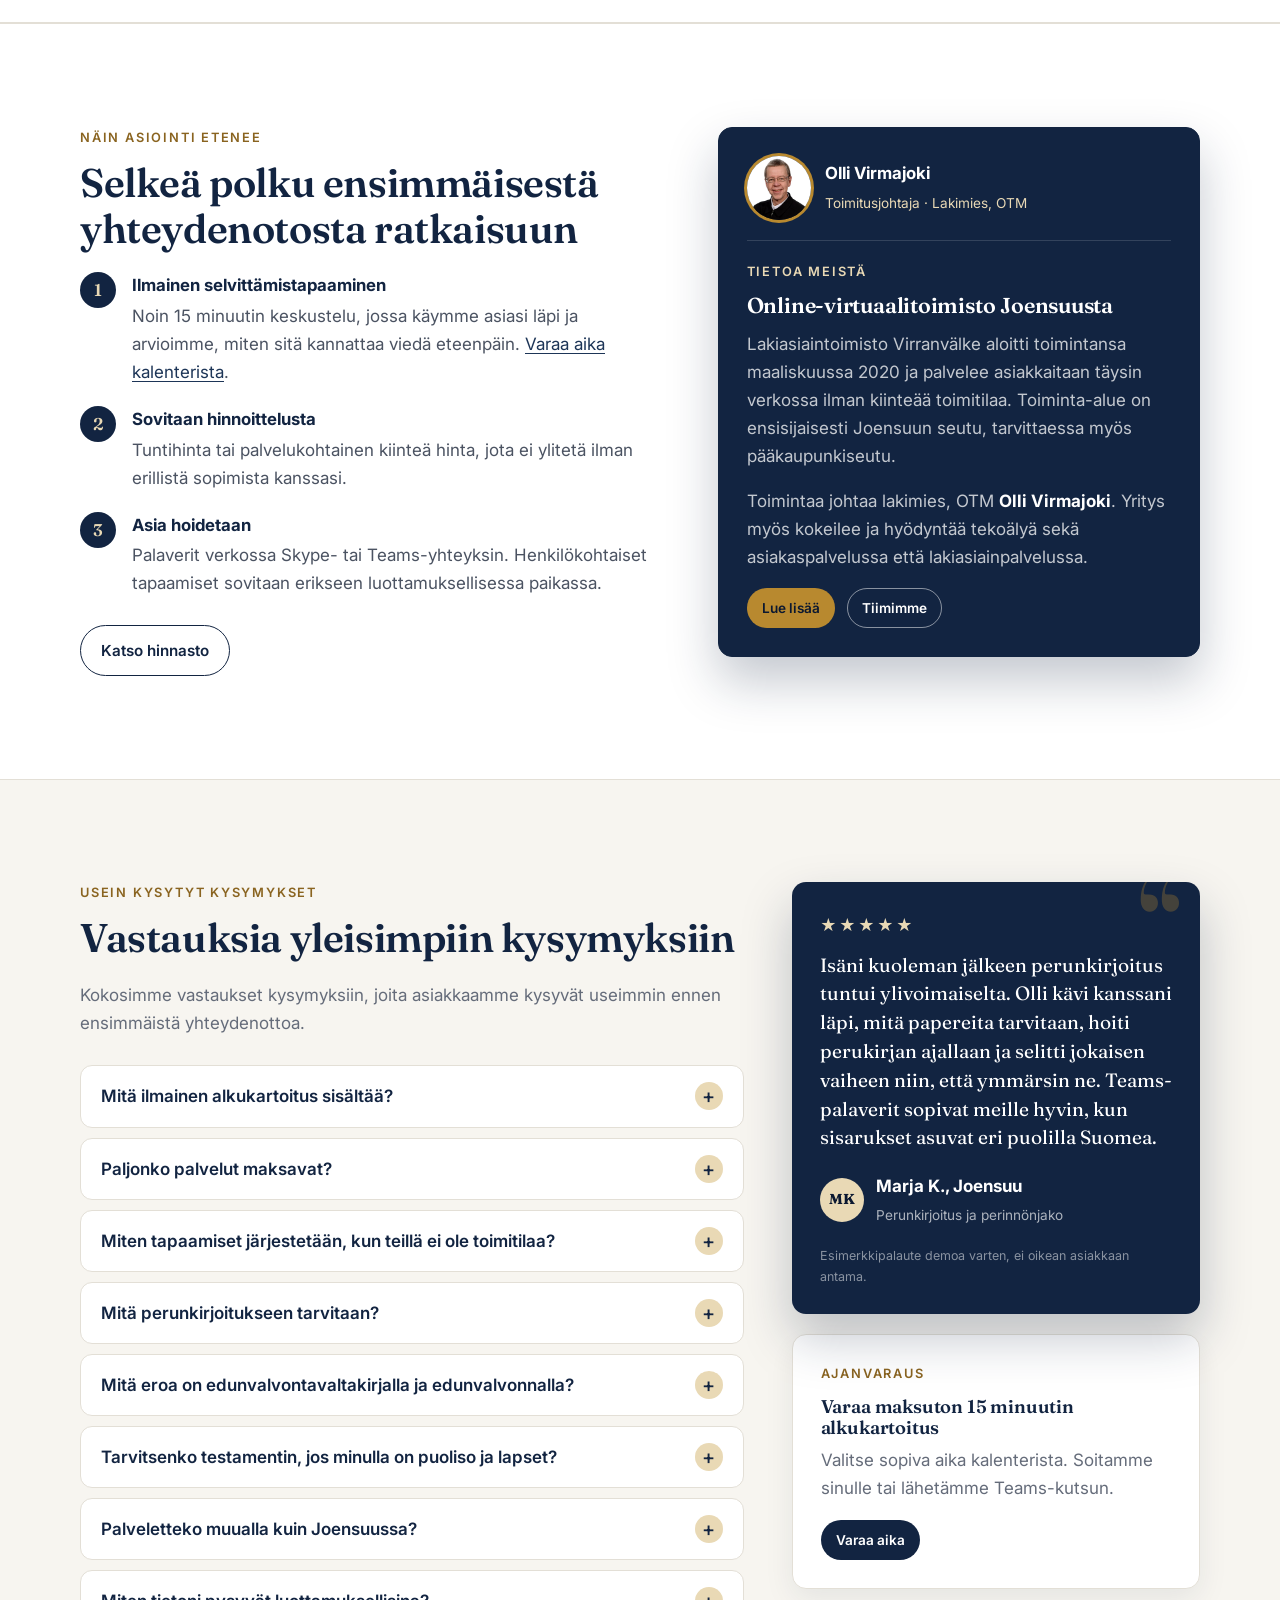
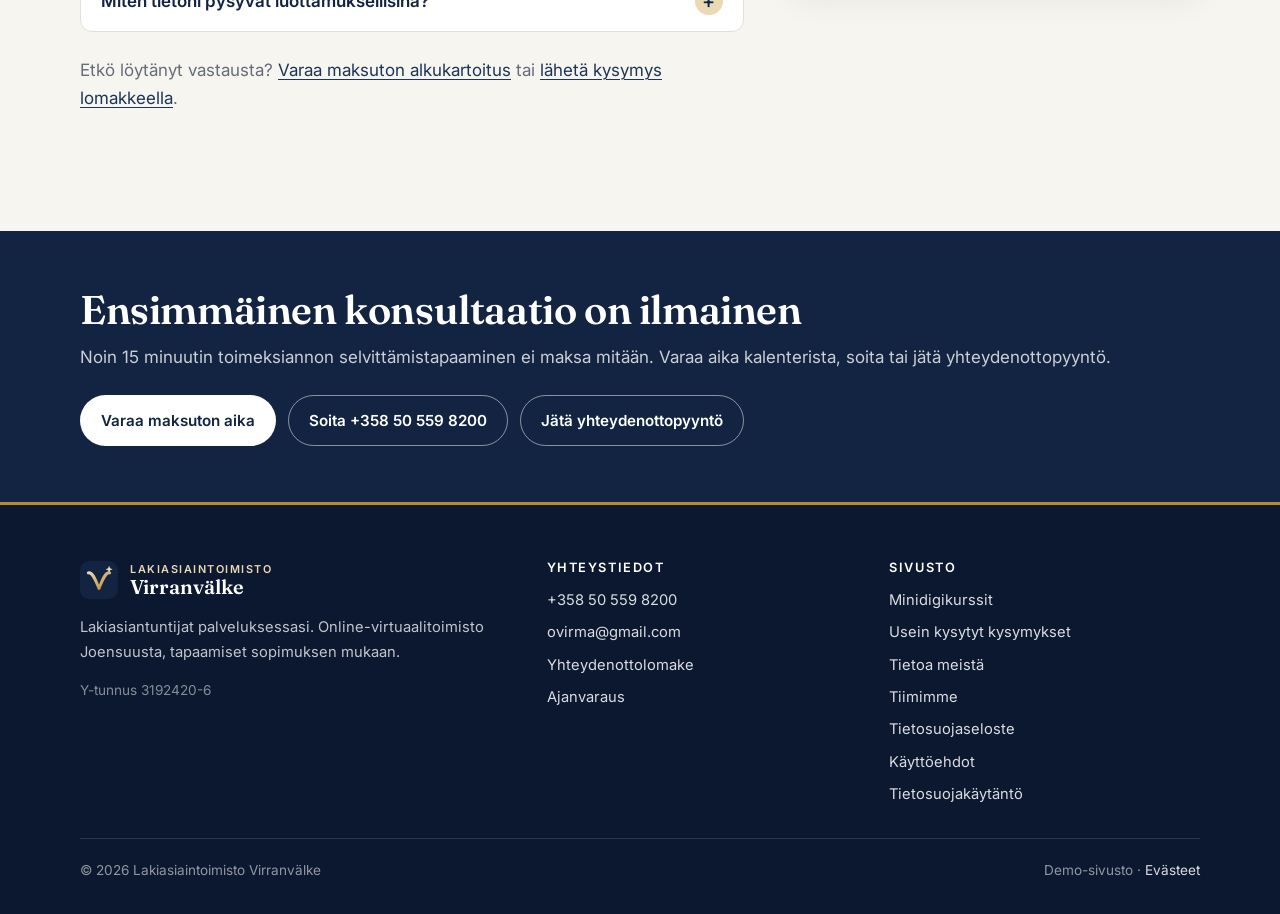
==== commit d41806c0: "Ajanvaraus, UKK-osio ja esimerkkipalaute Uusi ajanvaraus.html: aihe, tapaamistapa, kalenteri ja ajat" ====
--- a/index.html
+++ b/index.html
@@ -14,7 +14,7 @@
 <link rel="preconnect" href="https://fonts.googleapis.com">
 <link rel="preconnect" href="https://fonts.gstatic.com" crossorigin>
 <link href="https://fonts.googleapis.com/css2?family=Fraunces:opsz,wght@9..144,500;9..144,600&family=Inter:wght@400;500;600;700&display=swap" rel="stylesheet">
-<link rel="stylesheet" href="assets/style.css?v=12">
+<link rel="stylesheet" href="assets/style.css?v=13">
 <link rel="icon" href="data:image/svg+xml,%3Csvg xmlns='http://www.w3.org/2000/svg' viewBox='0 0 64 64'%3E%3Crect width='64' height='64' rx='16' fill='%23122441'/%3E%3Cpath d='M14 20 C 21 18, 26 32, 32 46 C 38 32, 43 18, 50 20' fill='none' stroke='%23d6b86a' stroke-width='6' stroke-linecap='round' stroke-linejoin='round'/%3E%3Cpath d='M49 8 l1.7 4.3 4.3 1.7 -4.3 1.7 -1.7 4.3 -1.7 -4.3 -4.3 -1.7 4.3 -1.7z' fill='%23e9d9b5'/%3E%3C/svg%3E">
 </head>
 <body>
@@ -26,7 +26,7 @@
     <button class="nav-toggle" aria-label="Valikko" aria-expanded="false" aria-controls="nav">
       <svg width="22" height="22" viewBox="0 0 24 24" fill="none" stroke="currentColor" stroke-width="2" stroke-linecap="round"><path d="M4 7h16M4 12h16M4 17h16"/></svg>
     </button>
-    <nav class="nav" id="nav"><a href="index.html" aria-current="page">Koti</a><a href="index.html#palvelut">Palvelut</a><a href="index.html#kurssit">Kurssit</a><a href="tietoa-meista.html">Tietoa meistä</a><a href="tiimimme.html">Tiimimme</a><a href="yhteydenotto.html">Yhteydenotto</a><a class="btn btn-gold btn-sm" href="tel:+358505598200"><svg width="24" height="24" viewBox="0 0 24 24" fill="none" stroke="currentColor" stroke-width="1.8" stroke-linecap="round" stroke-linejoin="round"><path d="M5 4h4l2 5-2.5 1.5a11 11 0 0 0 5 5L15 13l5 2v4a2 2 0 0 1-2 2A16 16 0 0 1 3 6a2 2 0 0 1 2-2"/></svg> 050 559 8200</a></nav>
+    <nav class="nav" id="nav"><a href="index.html" aria-current="page">Koti</a><a href="index.html#palvelut">Palvelut</a><a href="index.html#kurssit">Kurssit</a><a href="tietoa-meista.html">Tietoa meistä</a><a href="tiimimme.html">Tiimimme</a><a href="yhteydenotto.html">Yhteydenotto</a><a class="btn btn-gold btn-sm" href="ajanvaraus.html"><svg width="24" height="24" viewBox="0 0 24 24" fill="none" stroke="currentColor" stroke-width="1.8" stroke-linecap="round" stroke-linejoin="round"><rect x="3" y="5" width="18" height="16" rx="2"/><path d="M3 10h18"/><path d="M8 3v4"/><path d="M16 3v4"/><path d="M8 14h3"/><path d="M13 14h3"/></svg> Varaa aika</a></nav>
   </div>
 </header>
 <main id="main">
@@ -57,7 +57,7 @@
       <h1>Lakiasiantuntijat <em>palveluksessasi</em></h1>
       <p class="lead">Palvelemme yrityksiä ja yksityishenkilöitä työ-, yritys-, perhe- ja vero-oikeudellisissa kysymyksissä. Nykyaikainen online-virtuaalitoimisto, jossa asiat hoidetaan tehokkaasti ja luottamuksellisesti.</p>
       <div class="hero-actions">
-        <a class="btn btn-gold" href="yhteydenotto.html">Jätä yhteydenottopyyntö</a>
+        <a class="btn btn-gold" href="ajanvaraus.html">Varaa maksuton aika</a>
         <a class="btn btn-outline-light" href="#palvelut">Tutustu palveluihin</a>
       </div>
       <div class="hero-facts">
@@ -168,7 +168,7 @@
       <div class="eyebrow">Näin asiointi etenee</div>
       <h2>Selkeä polku ensimmäisestä yhteydenotosta ratkaisuun</h2>
       <ol class="steps">
-        <li><span class="step-num">1</span><div><strong>Ilmainen selvittämistapaaminen</strong><p>Noin 15 minuutin keskustelu, jossa käymme asiasi läpi ja arvioimme, miten sitä kannattaa viedä eteenpäin.</p></div></li>
+        <li><span class="step-num">1</span><div><strong>Ilmainen selvittämistapaaminen</strong><p>Noin 15 minuutin keskustelu, jossa käymme asiasi läpi ja arvioimme, miten sitä kannattaa viedä eteenpäin. <a href="ajanvaraus.html">Varaa aika kalenterista</a>.</p></div></li>
         <li><span class="step-num">2</span><div><strong>Sovitaan hinnoittelusta</strong><p>Tuntihinta tai palvelukohtainen kiinteä hinta, jota ei ylitetä ilman erillistä sopimista kanssasi.</p></div></li>
         <li><span class="step-num">3</span><div><strong>Asia hoidetaan</strong><p>Palaverit verkossa Skype- tai Teams-yhteyksin. Henkilökohtaiset tapaamiset sovitaan erikseen luottamuksellisessa paikassa.</p></div></li>
       </ol>
@@ -187,14 +187,41 @@
     </aside>
   </div>
 </section>
+
+<section class="section faq" id="ukk">
+  <div class="container faq-layout">
+    <div class="reveal">
+      <div class="eyebrow">Usein kysytyt kysymykset</div>
+      <h2>Vastauksia yleisimpiin kysymyksiin</h2>
+      <p class="muted faq-lead">Kokosimme vastaukset kysymyksiin, joita asiakkaamme kysyvät useimmin ennen ensimmäistä yhteydenottoa.</p>
+      <div class="faq-list"><details><summary>Mitä ilmainen alkukartoitus sisältää?</summary><div class="faq-body"><p>Noin 15 minuutin puhelu tai videopalaveri, jossa käymme asiasi pääkohdat läpi. Kerromme, kannattaako asiaa viedä eteenpäin, mitä se vaatisi ja mitä se arviolta maksaisi. Kartoitus ei sido sinua mihinkään.</p><p><a href="ajanvaraus.html">Varaa aika suoraan kalenterista</a>.</p></div></details><details><summary>Paljonko palvelut maksavat?</summary><div class="faq-body"><p>Hinnoittelu perustuu tuntihintaan tai etukäteen sovittuun kiinteään hintaan, jota ei ylitetä ilman erillistä sopimista kanssasi. Hintaan vaikuttaa asian laajuus. Ajantasaiset tuntihinnat löydät <a href="tietoa-meista.html#hinnasto">hinnastosta</a>, ja kustannusarvion saat maksuttomassa alkukartoituksessa.</p></div></details><details><summary>Miten tapaamiset järjestetään, kun teillä ei ole toimitilaa?</summary><div class="faq-body"><p>Toimimme täysin verkossa. Neuvottelut hoidetaan puhelimitse tai Teams- ja Skype-yhteyksin, ja asiakirjat toimitetaan sähköisesti. Jos henkilökohtainen tapaaminen on tarpeen, sovimme sen erikseen luottamukselliseen paikkaan Joensuun seudulla tai pääkaupunkiseudulla.</p></div></details><details><summary>Mitä perunkirjoitukseen tarvitaan?</summary><div class="faq-body"><p>Perunkirjoitus on toimitettava kolmen kuukauden kuluessa kuolemasta. Tavallisesti tarvitaan:</p><ul><li>vainajan katkeamaton sukuselvitys ja kuolinpesän osakkaiden virkatodistukset</li><li>pankkien saldo- ja arvotodistukset kuolinpäivältä</li><li>tiedot muusta omaisuudesta ja veloista, kuten asunnosta, autosta, lainoista ja maksamattomista laskuista</li><li>mahdollinen testamentti, avioehtosopimus ja aiemmin kuolleen puolison perukirja</li></ul><p>Autamme asiakirjojen kokoamisessa. Jos haluat laatia perukirjan itse, <a href="kurssi-perukirja.html">minidigikurssi</a> opastaa askel askeleelta.</p></div></details><details><summary>Mitä eroa on edunvalvontavaltakirjalla ja edunvalvonnalla?</summary><div class="faq-body"><p>Edunvalvontavaltakirjalla valitset itse etukäteen henkilön, joka hoitaa asioitasi, jos et myöhemmin itse siihen kykene. Valtakirja tulee voimaan vasta, kun Digi- ja väestötietovirasto vahvistaa sen lääkärinlausunnon perusteella.</p><p>Edunvalvonta on viranomaisen tai tuomioistuimen määräämä järjestely, jossa edunvalvojaa ei välttämättä valitse itse ja jonka toimintaa valvotaan tiukemmin. Valtakirja on yleensä joustavampi ja edullisempi vaihtoehto.</p></div></details><details><summary>Tarvitsenko testamentin, jos minulla on puoliso ja lapset?</summary><div class="faq-body"><p>Ilman testamenttia omaisuus jaetaan perintökaaren mukaan. Testamentilla voit muun muassa turvata puolison asemaa laajemmin kuin laki edellyttää, määrätä että perintö ei kuulu lastesi puolisoiden avio-oikeuden piiriin ja keventää perintöverotusta esimerkiksi hallintaoikeusmääräyksellä.</p><p>Testamentti on tehtävä kirjallisesti kahden esteettömän todistajan läsnä ollessa. <a href="kurssi-testamentti.html">Testamenttikurssilla</a> voit laatia sen itse.</p></div></details><details><summary>Palveletteko muualla kuin Joensuussa?</summary><div class="faq-body"><p>Kyllä. Koska toimimme verkossa, voimme palvella asiakkaita koko Suomessa. Toiminta-alueemme on ensisijaisesti Joensuun seutu ja tarvittaessa pääkaupunkiseutu, mutta etäyhteydet tekevät sijainnista toissijaisen.</p></div></details><details><summary>Miten tietoni pysyvät luottamuksellisina?</summary><div class="faq-body"><p>Lakimiestä sitoo salassapitovelvollisuus. Asiakirjat käsitellään suojatuissa yhteyksissä, ja henkilötietoja käsitellään <a href="tietosuojaseloste.html">tietosuojaselosteen</a> mukaisesti.</p></div></details></div>
+      <p class="muted">Etkö löytänyt vastausta? <a href="ajanvaraus.html">Varaa maksuton alkukartoitus</a> tai <a href="yhteydenotto.html">lähetä kysymys lomakkeella</a>.</p>
+    </div>
+    <div class="faq-aside">
+      <figure class="testimonial reveal">
+        <div class="stars" aria-label="Arvosana 5/5">★★★★★</div>
+        <blockquote>Isäni kuoleman jälkeen perunkirjoitus tuntui ylivoimaiselta. Olli kävi kanssani läpi, mitä papereita tarvitaan, hoiti perukirjan ajallaan ja selitti jokaisen vaiheen niin, että ymmärsin ne. Teams-palaverit sopivat meille hyvin, kun sisarukset asuvat eri puolilla Suomea.</blockquote>
+        <figcaption><span class="avatar" aria-hidden="true">MK</span><div><strong>Marja K., Joensuu</strong><span>Perunkirjoitus ja perinnönjako</span></div></figcaption>
+        <p class="demo-tag">Esimerkkipalaute demoa varten, ei oikean asiakkaan antama.</p>
+      </figure>
+      <aside class="aside reveal">
+        <div class="eyebrow">Ajanvaraus</div>
+        <h3>Varaa maksuton 15 minuutin alkukartoitus</h3>
+        <p class="muted">Valitse sopiva aika kalenterista. Soitamme sinulle tai lähetämme Teams-kutsun.</p>
+        <a class="btn btn-primary btn-sm" href="ajanvaraus.html">Varaa aika</a>
+      </aside>
+    </div>
+  </div>
+</section>
 <section class="cta">
   <div class="container">
     <div>
       <h2>Ensimmäinen konsultaatio on ilmainen</h2>
-      <p>Noin 15 minuutin toimeksiannon selvittämistapaaminen ei maksa mitään. Soita tai jätä yhteydenottopyyntö.</p>
+      <p>Noin 15 minuutin toimeksiannon selvittämistapaaminen ei maksa mitään. Varaa aika kalenterista, soita tai jätä yhteydenottopyyntö.</p>
     </div>
     <div class="hero-actions">
-      <a class="btn btn-light" href="tel:+358505598200">Soita +358 50 559 8200</a>
+      <a class="btn btn-light" href="ajanvaraus.html">Varaa maksuton aika</a>
+      <a class="btn btn-outline-light" href="tel:+358505598200">Soita +358 50 559 8200</a>
       <a class="btn btn-outline-light" href="yhteydenotto.html">Jätä yhteydenottopyyntö</a>
     </div>
   </div>
@@ -214,12 +241,14 @@
           <li><a href="tel:+358505598200">+358 50 559 8200</a></li>
           <li><a href="mailto:ovirma@gmail.com">ovirma@gmail.com</a></li>
           <li><a href="yhteydenotto.html">Yhteydenottolomake</a></li>
+          <li><a href="ajanvaraus.html">Ajanvaraus</a></li>
         </ul>
       </div>
       <div>
         <h4>Sivusto</h4>
         <ul>
           <li><a href="index.html#kurssit">Minidigikurssit</a></li>
+          <li><a href="index.html#ukk">Usein kysytyt kysymykset</a></li>
           <li><a href="tietoa-meista.html">Tietoa meistä</a></li>
           <li><a href="tiimimme.html">Tiimimme</a></li>
           <li><a href="tietosuojaseloste.html">Tietosuojaseloste</a></li>
@@ -243,6 +272,6 @@
   </div>
 </div>
 <div class="toast" id="toast" role="status" aria-live="polite"></div>
-<script src="assets/main.js?v=6"></script>
+<script src="assets/main.js?v=7"></script>
 </body>
 </html>
--- a/assets/style.css
+++ b/assets/style.css
@@ -396,6 +396,94 @@
 .order-done p { color: var(--ink-soft); font-size: .95rem; }
 .order-done .btn { margin-top: 8px; }
 
+/* UKK ja asiakaspalaute */
+.faq { border-top: 1px solid var(--line); }
+.faq-layout { display: grid; grid-template-columns: 1.3fr .8fr; gap: 48px; align-items: start; }
+.faq-lead { max-width: 60ch; margin-bottom: 1.75rem; }
+.faq-list { display: flex; flex-direction: column; gap: 10px; margin-bottom: 1.5rem; }
+.faq-list details { background: var(--white); border: 1px solid var(--line); border-radius: 12px; transition: box-shadow .2s, border-color .2s; }
+.faq-list details[open] { box-shadow: var(--shadow); border-color: #d9d2c2; }
+.faq-list summary { list-style: none; cursor: pointer; display: flex; justify-content: space-between; align-items: center; gap: 16px; padding: 16px 20px; font-weight: 600; color: var(--navy); border-radius: 12px; }
+.faq-list summary::-webkit-details-marker { display: none; }
+.faq-list summary::after { content: "+"; flex: none; width: 28px; height: 28px; border-radius: 50%; display: grid; place-items: center; background: var(--gold-soft); color: var(--navy); font-weight: 500; font-size: 1.25rem; line-height: 1; transition: transform .25s, background .2s; }
+.faq-list summary:hover::after { background: var(--gold); }
+.faq-list details[open] summary::after { transform: rotate(45deg); }
+.faq-list summary:focus-visible { outline: 2px solid var(--gold); outline-offset: 2px; }
+.faq-body { padding: 0 20px 18px; color: var(--ink-soft); }
+.faq-body p { margin: 0 0 .75em; }
+.faq-body p:last-child { margin-bottom: 0; }
+.faq-body ul { margin: .25em 0 .75em; padding-left: 1.2em; }
+.faq-body li { margin-bottom: 4px; }
+.faq-aside { display: flex; flex-direction: column; gap: 20px; position: sticky; top: 96px; }
+.faq-aside .aside h3 { font-size: 1.15rem; margin-bottom: .5rem; }
+.faq-aside .aside .muted { margin-bottom: 1.1rem; }
+.testimonial { position: relative; margin: 0; background: var(--navy); color: var(--white); border-radius: var(--radius); padding: 30px 28px 26px; box-shadow: 0 24px 50px rgba(18, 36, 65, .25); overflow: hidden; }
+.testimonial::before { content: "\201C"; position: absolute; top: -22px; right: 16px; font-family: var(--font-serif); font-size: 10rem; line-height: 1; color: var(--gold); opacity: .3; pointer-events: none; }
+.testimonial .stars { color: var(--gold-soft); letter-spacing: 2px; font-size: 1rem; margin-bottom: 12px; }
+.testimonial blockquote { position: relative; margin: 0 0 20px; font-family: var(--font-serif); font-size: 1.2rem; line-height: 1.5; color: var(--white); }
+.testimonial figcaption { display: flex; align-items: center; gap: 12px; }
+.testimonial .avatar { width: 44px; height: 44px; border-radius: 50%; background: var(--gold-soft); color: var(--navy-deep); display: grid; place-items: center; font-weight: 700; font-size: .9rem; flex: none; }
+.testimonial figcaption strong { display: block; color: var(--white); }
+.testimonial figcaption span { font-size: .85rem; color: rgba(255,255,255,.65); }
+.testimonial .demo-tag { margin: 18px 0 0; font-size: .78rem; color: rgba(255,255,255,.5); }
+
+/* Ajanvaraus */
+.booking-layout { display: grid; grid-template-columns: 1.2fr .8fr; gap: 48px; align-items: start; }
+.booking { background: var(--white); border: 1px solid var(--line); border-radius: var(--radius); padding: 32px; box-shadow: var(--shadow); }
+.bk-step { padding-bottom: 28px; margin-bottom: 28px; border-bottom: 1px solid var(--line); }
+.bk-step:last-child { padding-bottom: 0; margin-bottom: 0; border-bottom: 0; }
+.bk-step-head { display: flex; gap: 14px; align-items: flex-start; margin-bottom: 18px; }
+.bk-step-head h2 { font-size: 1.25rem; margin: 3px 0 2px; }
+.bk-step-head p { margin: 0; color: var(--ink-mute); font-size: .92rem; }
+.choices { display: grid; grid-template-columns: 1fr 1fr; gap: 10px; }
+.choices-3 { grid-template-columns: repeat(3, 1fr); }
+.choice { position: relative; display: flex; gap: 10px; align-items: flex-start; padding: 14px 16px; border: 1px solid var(--line); border-radius: 12px; background: var(--paper); cursor: pointer; transition: border-color .15s, box-shadow .15s, background .15s; }
+.choice:hover { border-color: var(--gold); }
+.choice input { position: absolute; opacity: 0; width: 1px; height: 1px; }
+.choice:focus-within { outline: 2px solid var(--gold); outline-offset: 1px; }
+.choice.selected { border-color: var(--navy); background: var(--white); box-shadow: inset 0 0 0 1px var(--navy); }
+.choice::before { content: ""; flex: none; width: 18px; height: 18px; border-radius: 50%; border: 2px solid #c9c4b6; margin-top: 2px; background: var(--white); transition: border-color .15s, background .15s; }
+.choice.selected::before { border-color: var(--navy); background: var(--navy); box-shadow: inset 0 0 0 3px var(--white); }
+.choice span { display: flex; flex-direction: column; gap: 2px; min-width: 0; }
+.choice strong { color: var(--navy); font-size: .95rem; line-height: 1.3; }
+.choice small { color: var(--ink-mute); font-size: .82rem; line-height: 1.4; }
+.cal-wrap { display: grid; grid-template-columns: minmax(0, 330px) 1fr; gap: 28px; }
+.cal-head { display: flex; align-items: center; justify-content: space-between; margin-bottom: 10px; }
+.cal-head strong { font-family: var(--font-serif); font-size: 1.1rem; color: var(--navy); text-transform: capitalize; }
+.cal-nav { width: 34px; height: 34px; border-radius: 8px; border: 1px solid var(--line); background: var(--white); color: var(--navy); cursor: pointer; font-size: 1.4rem; line-height: 1; display: grid; place-items: center; padding: 0 0 2px; }
+.cal-nav:hover:not(:disabled) { background: var(--gold-soft); border-color: var(--gold); }
+.cal-nav:disabled { opacity: .35; cursor: default; }
+.cal-week, .cal-grid { display: grid; grid-template-columns: repeat(7, 1fr); gap: 4px; }
+.cal-week span { text-align: center; font-size: .72rem; letter-spacing: .08em; text-transform: uppercase; color: var(--ink-mute); padding: 4px 0; }
+.cal-day { aspect-ratio: 1; border-radius: 8px; border: 1px solid transparent; background: var(--paper); color: var(--navy); font: inherit; font-size: .9rem; font-weight: 500; cursor: pointer; transition: background .15s, border-color .15s; }
+.cal-day:hover:not(:disabled) { border-color: var(--gold); background: var(--gold-soft); }
+.cal-day:disabled { color: #b3b7c0; background: transparent; cursor: default; }
+.cal-day.today { box-shadow: inset 0 0 0 1px var(--gold); }
+.cal-day.selected { background: var(--navy); color: var(--white); border-color: var(--navy); }
+.cal-day:focus-visible, .slot:focus-visible { outline: 2px solid var(--gold); outline-offset: 1px; }
+.slots-title { font-weight: 600; color: var(--navy); font-size: .95rem; margin: 0 0 10px; }
+.slots { display: grid; grid-template-columns: repeat(3, 1fr); gap: 8px; }
+.slot { padding: 9px 6px; border-radius: 8px; border: 1px solid var(--line); background: var(--white); color: var(--navy); font: inherit; font-size: .9rem; font-weight: 500; cursor: pointer; transition: background .15s, border-color .15s; }
+.slot:hover:not(:disabled) { border-color: var(--gold); background: var(--gold-soft); }
+.slot.taken { color: #b3b7c0; text-decoration: line-through; background: var(--paper); cursor: default; }
+.slot.selected { background: var(--navy); color: var(--white); border-color: var(--navy); }
+.bk-note { margin: 16px 0 0; font-size: .85rem; color: var(--ink-mute); }
+.bk-error { color: #9b2c2c; font-size: .9rem; font-weight: 500; margin: 0 0 12px; }
+.booking .btn-gold { width: 100%; margin-top: 6px; }
+.bk-summary { position: sticky; top: 96px; }
+.bk-dl { display: grid; grid-template-columns: auto 1fr; gap: 10px 18px; margin: 0 0 20px; font-size: .95rem; }
+.bk-dl dt { color: var(--ink-mute); }
+.bk-dl dd { margin: 0; color: var(--navy); font-weight: 600; }
+.bk-info { background: var(--paper); border-radius: 12px; padding: 14px 16px; font-size: .9rem; color: var(--ink-soft); }
+.bk-info p { margin: 0; }
+.bk-info strong { color: var(--navy); }
+.booking-done { text-align: center; padding: 48px 32px; }
+.booking-done .inc-icon { margin: 0 auto 16px; width: 64px; height: 64px; background: #e7f3ec; color: var(--ok); }
+.booking-done .inc-icon svg { width: 30px; height: 30px; }
+.booking-done h2 { font-size: 1.6rem; }
+.booking-done p { color: var(--ink-soft); max-width: 50ch; margin-inline: auto; }
+.booking-done .btn { margin-top: 8px; }
+
 /* Legal */
 .legal { max-width: 74ch; }
 .legal h2 { font-size: 1.35rem; margin-top: 2.2rem; }
@@ -440,7 +528,7 @@
 .no-js .reveal { opacity: 1; transform: none; }
 @media (prefers-reduced-motion: reduce) {
   .reveal { opacity: 1; transform: none; transition: none; }
-  .card, .btn { transition: none; }
+  .card, .btn, .faq-list summary::after, .choice, .cal-day, .slot { transition: none; }
   .wave, .spark, .hero-copy > *, .hero-card, .hero h1 em { animation: none; }
   .spark { opacity: .6; }
   .hero h1 em { color: var(--gold-soft); background: none; -webkit-background-clip: initial; background-clip: initial; }
@@ -459,7 +547,9 @@
   .grid-2, .grid-3, .team, .pricing { grid-template-columns: 1fr 1fr; }
   /* Kolmen kortin ryhmässä viimeinen kortti levenee koko riville, ettei se jää orvoksi */
   .grid-3 > :last-child:nth-child(odd), .pricing > :last-child:nth-child(odd) { grid-column: 1 / -1; }
-  .split, .contact-grid, .footer-grid, .featured, .course-layout { grid-template-columns: 1fr; }
+  .split, .contact-grid, .footer-grid, .featured, .course-layout, .faq-layout, .booking-layout { grid-template-columns: 1fr; }
+  .faq-aside, .bk-summary { position: static; }
+  .choices-3 { grid-template-columns: 1fr 1fr; }
   .featured { padding: 28px; }
   .order-card { position: static; }
 }
@@ -483,4 +573,10 @@
   .form { padding: 24px 20px; }
   .page-hero h1 { font-size: clamp(1.6rem, 7.6vw, 2.1rem); }
   .order-card { padding: 22px; }
-}
+  .booking { padding: 24px 20px; }
+  .choices, .choices-3 { grid-template-columns: 1fr; }
+  .cal-wrap { grid-template-columns: 1fr; }
+  .slots { grid-template-columns: repeat(4, 1fr); }
+  .booking-done { padding: 36px 20px; }
+  .testimonial { padding: 26px 22px 22px; }
+}
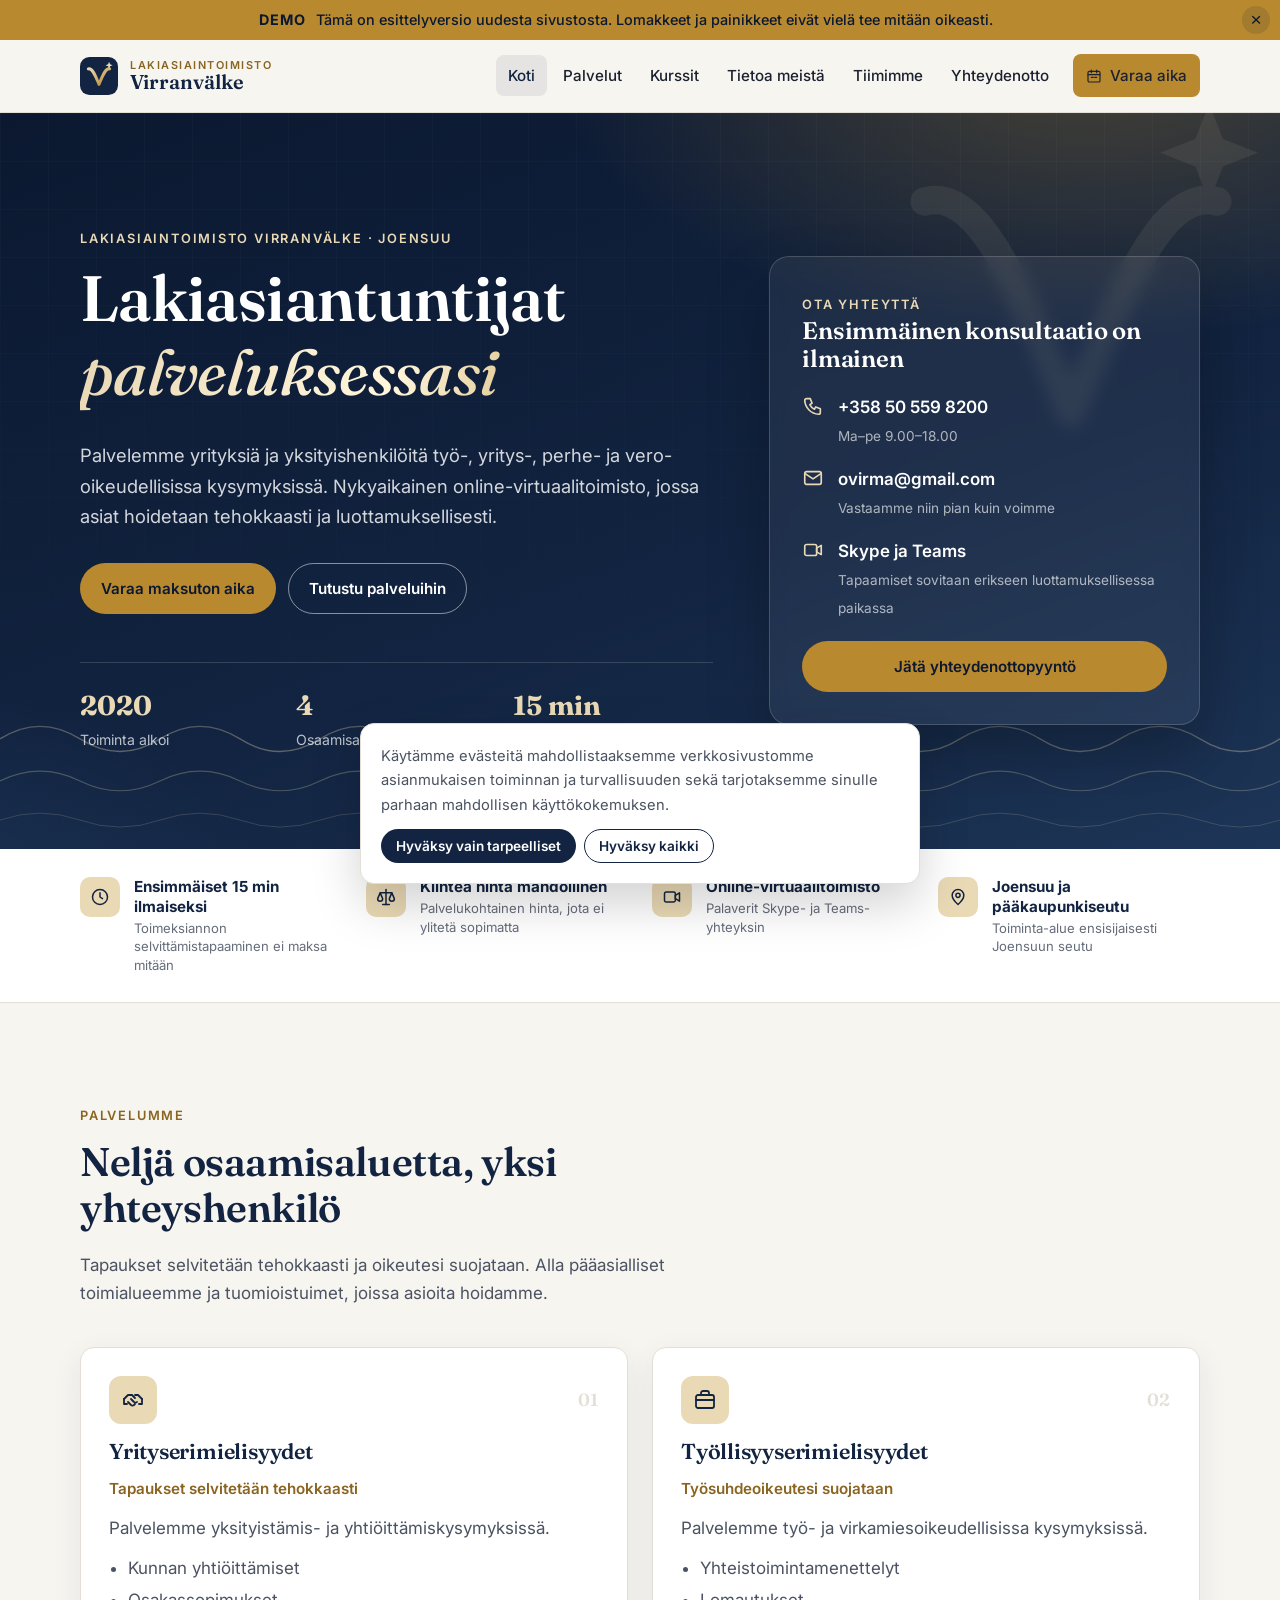
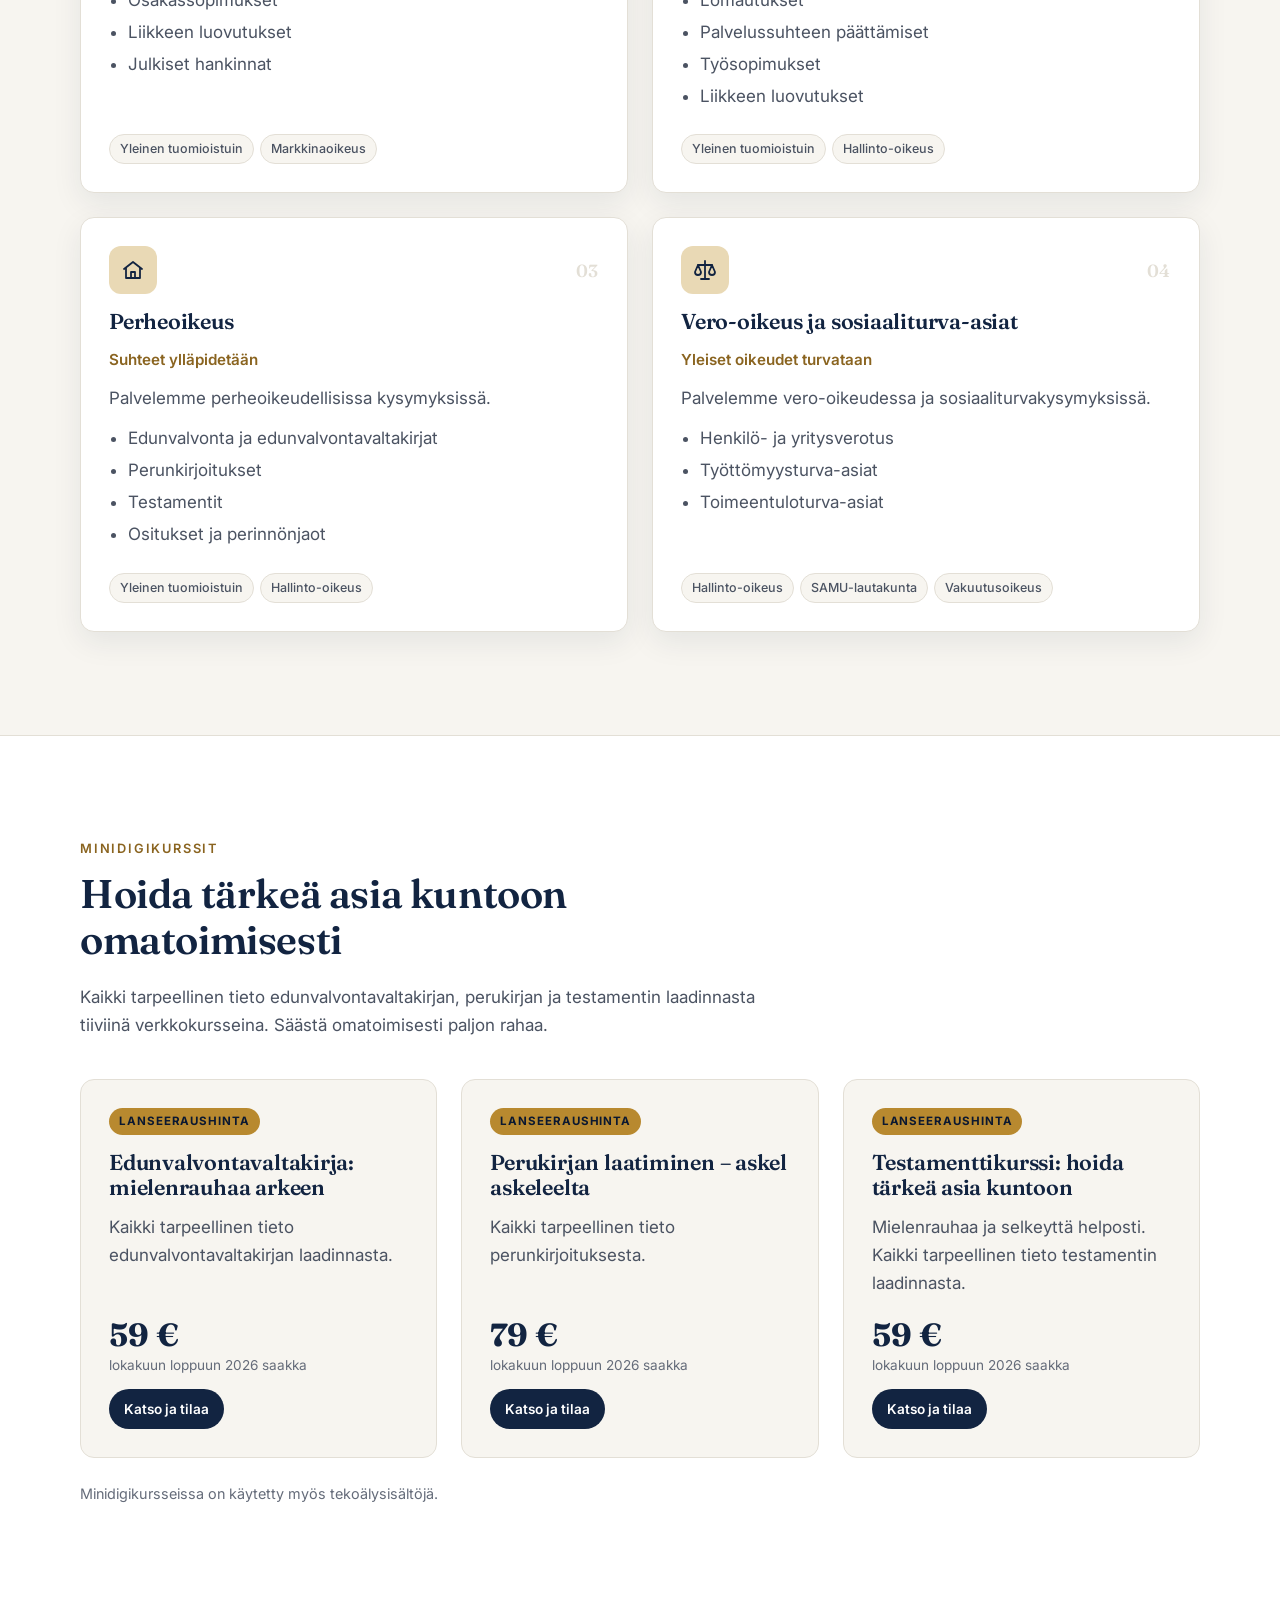
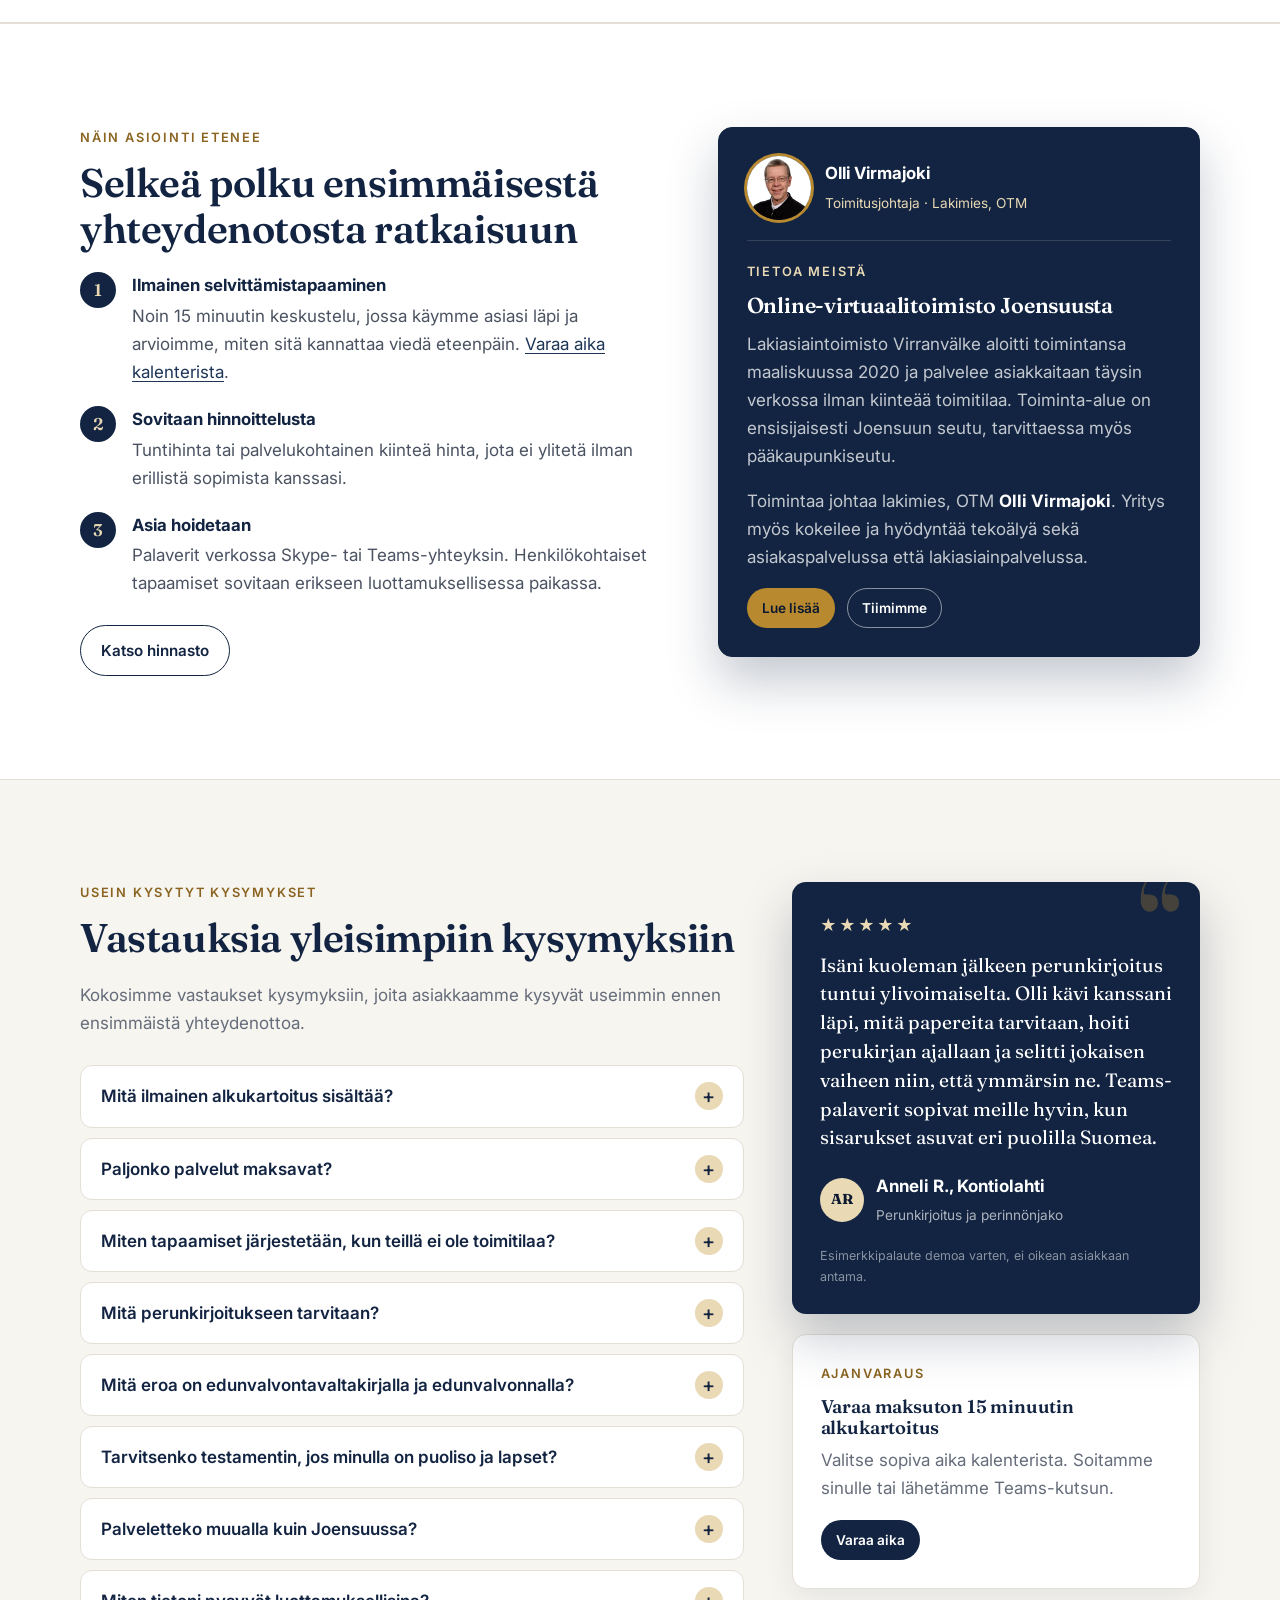
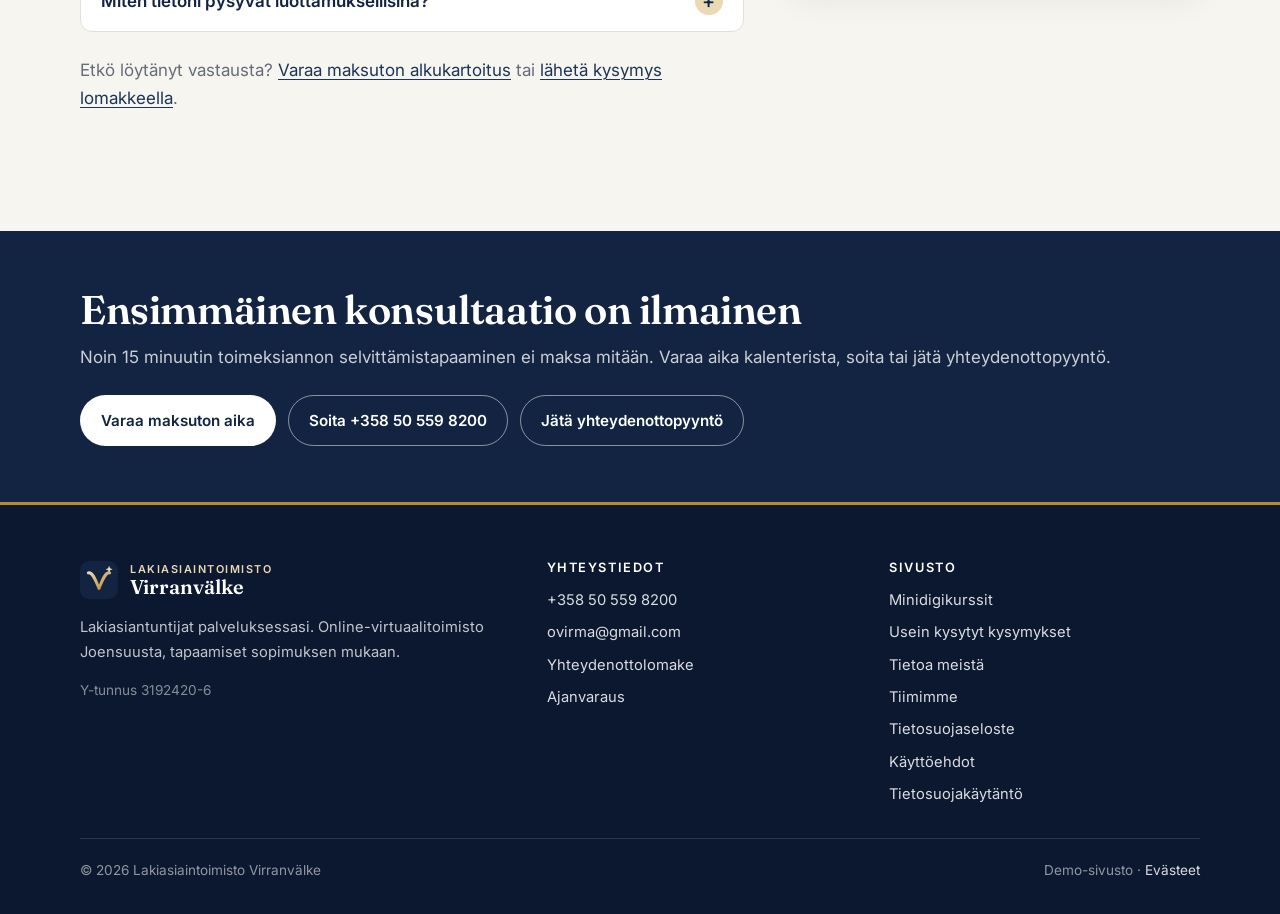
==== commit 46ce0bab: "Vaihda esimerkkipalautteen antaja Co-Authored-By: Claude Fable 5.1 <noreply@anthropic.com>" ====
--- a/index.html
+++ b/index.html
@@ -201,7 +201,7 @@
       <figure class="testimonial reveal">
         <div class="stars" aria-label="Arvosana 5/5">★★★★★</div>
         <blockquote>Isäni kuoleman jälkeen perunkirjoitus tuntui ylivoimaiselta. Olli kävi kanssani läpi, mitä papereita tarvitaan, hoiti perukirjan ajallaan ja selitti jokaisen vaiheen niin, että ymmärsin ne. Teams-palaverit sopivat meille hyvin, kun sisarukset asuvat eri puolilla Suomea.</blockquote>
-        <figcaption><span class="avatar" aria-hidden="true">MK</span><div><strong>Marja K., Joensuu</strong><span>Perunkirjoitus ja perinnönjako</span></div></figcaption>
+        <figcaption><span class="avatar" aria-hidden="true">AR</span><div><strong>Anneli R., Kontiolahti</strong><span>Perunkirjoitus ja perinnönjako</span></div></figcaption>
         <p class="demo-tag">Esimerkkipalaute demoa varten, ei oikean asiakkaan antama.</p>
       </figure>
       <aside class="aside reveal">
